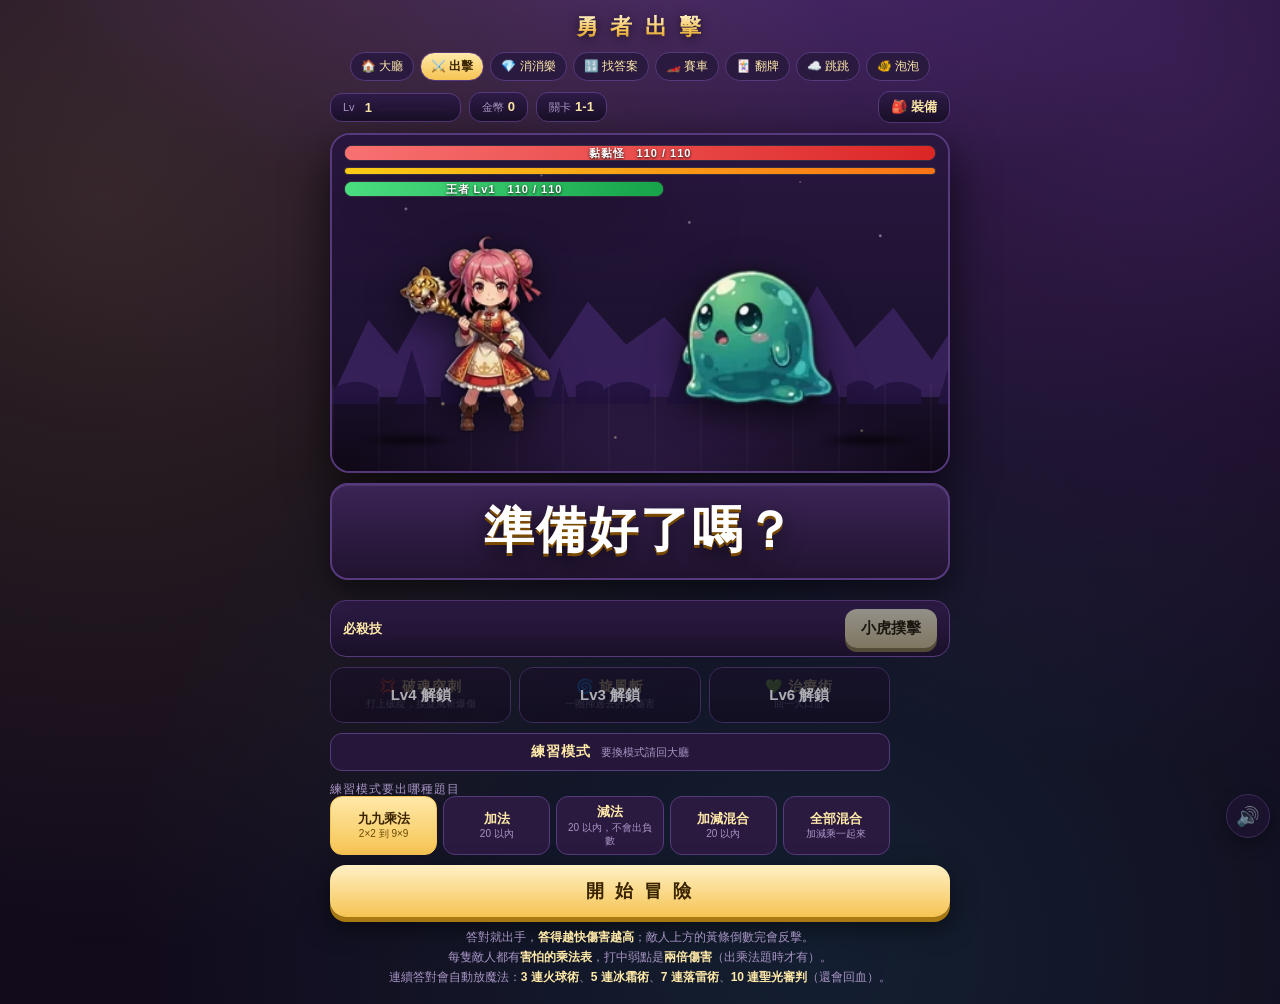
==== battle.html @ 21349418 "feat(9x9game): 跟 Gemini 討論後的可玩度改版——鞋子部位、完美閃避、印記連段 - 卷軸價格改回固定 10 萬（不隨等級漲），Steve 否決之前的漲價設計 - 裝備新增第 4 部" ====
<!doctype html>
<html lang="zh-Hant">
<head>
<meta charset="utf-8">
<meta name="viewport" content="width=device-width,initial-scale=1,viewport-fit=cover">
<title>小虎乘法大冒險・勇者出擊</title>
<meta name="theme-color" content="#120b1c">
<link rel="manifest" href="manifest.json">
<link rel="icon" href="assets/icon-192.png">
<link rel="apple-touch-icon" href="assets/icon-192.png">
<meta name="apple-mobile-web-app-capable" content="yes">
<meta name="apple-mobile-web-app-status-bar-style" content="black-translucent">
<meta name="apple-mobile-web-app-title" content="小虎乘法">
<link rel="stylesheet" href="assets/common.css">
<style>
body{padding-bottom:16px}
.wrap{width:min(96vw,620px);display:flex;flex-direction:column;gap:10px}

/* 上方關卡列 */
.topbar{display:flex;gap:8px;align-items:center}
.topbar .chip{
  background:linear-gradient(180deg,#2e1c47,#1a1029);border:1px solid var(--line);
  border-radius:12px;padding:6px 12px;font-size:13px;font-weight:800;color:var(--gold2);
}
.topbar .chip b{color:var(--dim);font-weight:500;font-size:11px;margin-right:4px}
.topbar .grow{flex:1}

/* 戰場 */
.field{
  position:relative;width:100%;height:min(46vh,340px);height:min(46dvh,340px);border-radius:20px;overflow:hidden;
  border:2px solid var(--line);box-shadow:0 16px 46px #000a,inset 0 0 60px #0008;
  background:
    radial-gradient(70% 50% at 50% 100%,#4a2a6e 0%,transparent 70%),
    linear-gradient(180deg,#2a1740 0%,#180e26 100%);
}
/* 地板暗紋改掛在場景層裡（見 .scene .ground），鏡頭推近時才會跟著推 */
/* ── 場景：天空／遠山／中景樹三層視差，每一大關換一種景 ──
   三層滾動速度不一樣（遠的慢、近的快），戰場才有深度，不再是一塊底色 */
.scene{position:absolute;inset:0;z-index:0;pointer-events:none;overflow:hidden;
  --s1:#2a1740;--s2:#1d1230;--s3:#180e26;--far:#3b2360;--mid:#241442;--sg:#6b3fa0}
.field.sc2 .scene{--s1:#3a1414;--s2:#2a0f14;--s3:#1a0a10;--far:#5a1e22;--mid:#3a1216;--sg:#c2410c}
.field.sc3 .scene{--s1:#0f2740;--s2:#0c1c30;--s3:#08131f;--far:#1b4468;--mid:#123048;--sg:#38bdf8}
.field.sc4 .scene{--s1:#3a2c12;--s2:#2a1f0d;--s3:#1a1408;--far:#5c4416;--mid:#3d2d0f;--sg:#f6c453}
.scene>*{position:absolute;inset:0}
.scene .sky{background:linear-gradient(180deg,var(--s1) 0%,var(--s2) 58%,var(--s3) 100%)}
.scene .glow{background:radial-gradient(70% 55% at 50% 104%,var(--sg) 0%,transparent 68%);opacity:.55;
  animation:sceneGlow 5.5s ease-in-out infinite alternate}
@keyframes sceneGlow{to{opacity:.85}}
.scene .stars{
  background-image:radial-gradient(2px 2px at 12% 22%,#fff9,transparent),
    radial-gradient(1.6px 1.6px at 34% 12%,#fff7,transparent),
    radial-gradient(2px 2px at 58% 26%,#fff8,transparent),
    radial-gradient(1.4px 1.4px at 76% 14%,#fff6,transparent),
    radial-gradient(2px 2px at 89% 30%,#fff9,transparent),
    radial-gradient(1.4px 1.4px at 22% 38%,#fff5,transparent);
  animation:twinkle 3.4s ease-in-out infinite alternate}
@keyframes twinkle{from{opacity:.35}to{opacity:.9}}
.scene .far,.scene .mid{
  -webkit-mask-repeat:repeat-x;mask-repeat:repeat-x;-webkit-mask-position:0 bottom;mask-position:0 bottom}
.scene .far{
  top:auto;height:46%;bottom:22%;background:var(--far);opacity:.85;
  -webkit-mask-image:url("data:image/svg+xml,%3Csvg xmlns='http://www.w3.org/2000/svg' viewBox='0 0 400 100' preserveAspectRatio='none'%3E%3Cpath d='M0,100 L38,50 L68,72 L108,28 L148,68 L188,42 L228,76 L268,38 L308,66 L348,48 L400,84 L400,100 Z' fill='%23000'/%3E%3C/svg%3E");mask-image:url("data:image/svg+xml,%3Csvg xmlns='http://www.w3.org/2000/svg' viewBox='0 0 400 100' preserveAspectRatio='none'%3E%3Cpath d='M0,100 L38,50 L68,72 L108,28 L148,68 L188,42 L228,76 L268,38 L308,66 L348,48 L400,84 L400,100 Z' fill='%23000'/%3E%3C/svg%3E");
  -webkit-mask-size:62% 100%;mask-size:62% 100%;
  animation:driftFar 68s linear infinite}
.scene .mid{
  top:auto;height:30%;bottom:20%;background:var(--mid);
  -webkit-mask-image:url("data:image/svg+xml,%3Csvg xmlns='http://www.w3.org/2000/svg' viewBox='0 0 300 100' preserveAspectRatio='none'%3E%3Cpath d='M0,100 L0,86 Q26,70 52,86 L52,100 Z M70,100 L88,46 L106,100 Z M120,100 L120,78 Q146,62 172,78 L172,100 Z M188,100 L208,40 L228,100 Z M240,100 L252,64 L264,100 Z M270,100 L270,82 Q286,72 300,82 L300,100 Z' fill='%23000'/%3E%3C/svg%3E");mask-image:url("data:image/svg+xml,%3Csvg xmlns='http://www.w3.org/2000/svg' viewBox='0 0 300 100' preserveAspectRatio='none'%3E%3Cpath d='M0,100 L0,86 Q26,70 52,86 L52,100 Z M70,100 L88,46 L106,100 Z M120,100 L120,78 Q146,62 172,78 L172,100 Z M188,100 L208,40 L228,100 Z M240,100 L252,64 L264,100 Z M270,100 L270,82 Q286,72 300,82 L300,100 Z' fill='%23000'/%3E%3C/svg%3E");
  -webkit-mask-size:44% 100%;mask-size:44% 100%;
  animation:driftMid 34s linear infinite}
@keyframes driftFar{to{-webkit-mask-position:-62% bottom;mask-position:-62% bottom}}
@keyframes driftMid{to{-webkit-mask-position:-44% bottom;mask-position:-44% bottom}}
/* 飄浮的光點：靠近地面往上飄，畫面就不會死板 */
.scene .ground{top:auto;height:26%;bottom:0;
  background:linear-gradient(180deg,#00000000,#00000066),
             repeating-linear-gradient(90deg,#ffffff08 0 2px,transparent 2px 46px)}
.scene .motes{
  background-image:radial-gradient(2.5px 2.5px at 18% 80%,#ffe9a8aa,transparent),
    radial-gradient(2px 2px at 46% 90%,#ffe9a888,transparent),
    radial-gradient(3px 3px at 68% 76%,#ffe9a899,transparent),
    radial-gradient(2px 2px at 86% 88%,#ffe9a877,transparent);
  animation:motes 9s linear infinite}
@keyframes motes{from{transform:translateY(0);opacity:.2}45%{opacity:.9}to{transform:translateY(-70px);opacity:0}}

/* ── 鏡頭層：整個戰鬥世界一起推近拉遠，血條不跟著動 ── */
#world{position:absolute;inset:0;z-index:1;transform-origin:72% 62%;
  transition:transform .55s cubic-bezier(.2,.9,.3,1)}
#world.zoom{transform:scale(1.12)}
#world.zoomBig{transform:scale(1.28)}
#world.pull{transform:scale(.96)}
/* Boss 登場：全場壓暗只留 Boss */
.curtain{position:absolute;inset:0;z-index:4;background:#05030a;opacity:0;pointer-events:none;
  transition:opacity .35s}
.curtain.on{opacity:.62}
.field.bossmode .mobwrap{z-index:6}
.field.bossmode #shMob{z-index:5}
.bossname{
  position:absolute;z-index:9;left:50%;top:44%;transform:translate(-50%,-50%);pointer-events:none;
  font-size:clamp(24px,7vw,44px);font-weight:900;letter-spacing:6px;color:#fff;opacity:0;
  text-shadow:0 4px 0 #7f1d1d,0 0 30px #ff6b6b,0 0 60px #ff2d2d}
.bossname.on{animation:bossName 2.1s cubic-bezier(.2,1.3,.4,1) forwards}
@keyframes bossName{
  0%{opacity:0;transform:translate(-50%,-50%) scale(2.4);filter:blur(10px)}
  16%{opacity:1;transform:translate(-50%,-50%) scale(1);filter:blur(0)}
  70%{opacity:1;transform:translate(-50%,-50%) scale(1.02)}
  100%{opacity:0;transform:translate(-50%,-50%) scale(1.1)}
}
.bossname small{display:block;font-size:13px;letter-spacing:3px;color:#ffd0a8;margin-top:6px;text-shadow:none}
/* 落地衝擊波 */
.wave{position:absolute;z-index:4;pointer-events:none;border-radius:50%;
  border:3px solid #fff;opacity:0;transform:translate(-50%,-50%) scale(.2)}
.wave.on{animation:waveOut .6s cubic-bezier(.1,.8,.3,1) forwards}
@keyframes waveOut{
  0%{opacity:.9;transform:translate(-50%,-50%) scale(.15)}
  100%{opacity:0;transform:translate(-50%,-50%) scale(2.6)}
}
/* 待機小動作：每隔幾秒晃一下頭或跳一下，光靠呼吸還是太安靜 */
#mob.blink{animation:mobBlink 1s cubic-bezier(.3,1.2,.4,1)}
@keyframes mobBlink{
  0%{transform:none}
  20%{transform:translateY(-12px) scale(1.04,.94)}
  42%{transform:translateY(0) scale(.96,1.06)}
  62%{transform:translateY(-4px) rotate(-3deg)}
  82%{transform:rotate(2deg)}
  100%{transform:none}
}
#hero2.blink{animation:heroBlink 1.1s ease-in-out}
@keyframes heroBlink{
  0%{transform:none}
  30%{transform:translateY(-5px) rotate(-2deg)}
  60%{transform:translateY(-2px) rotate(2deg)}
  100%{transform:none}
}
/* 起步的腳下塵土 */
.dust{
  position:absolute;z-index:2;pointer-events:none;width:26px;height:12px;border-radius:50%;
  background:radial-gradient(ellipse,#e9d9ffcc,#e9d9ff00 72%);opacity:0;
  animation:dust .5s ease-out forwards;
}
@keyframes dust{
  0%{opacity:.85;transform:translate(-50%,-50%) scale(.4)}
  100%{opacity:0;transform:translate(calc(-50% + var(--dx)),calc(-50% - 14px)) scale(1.7)}
}
/* ── 序列幀特效：AI 生的影片抽幀拼成雪碧圖，黑底用 screen 混掉，光暈才完整 ── */
.fxs{
  position:absolute;z-index:7;pointer-events:none;transform:translate(-50%,-50%);
  mix-blend-mode:screen;background-repeat:no-repeat;will-change:background-position;
}
/* 擊殺：白光溶解＋光環 */
.dring{position:absolute;z-index:6;pointer-events:none;width:120px;height:120px;border-radius:50%;
  border:6px solid #fff6c4;box-shadow:0 0 40px #ffd066,inset 0 0 30px #fff;
  opacity:0;transform:translate(-50%,-50%) scale(.2)}
.dring.on{animation:dring .7s cubic-bezier(.1,.75,.3,1) forwards}
@keyframes dring{
  0%{opacity:1;transform:translate(-50%,-50%) scale(.2)}
  60%{opacity:.7}
  100%{opacity:0;transform:translate(-50%,-50%) scale(2.2)}
}

/* 鏡頭：沿攻擊方向先被推開再回彈，同時推近一點點（zoom punch）。
   一般擊、弱點擊、爆擊三種強度，衰減都很快，畫面才不會糊掉 */
.field.cam1{animation:impactCam .3s cubic-bezier(.36,.07,.19,.97)}
.field.cam2{animation:impactCamMid .38s cubic-bezier(.36,.07,.19,.97)}
.field.cam3{animation:impactCamHeavy .46s cubic-bezier(.36,.07,.19,.97)}
@keyframes impactCam{
  0%{transform:none}
  12%{transform:scale(1.025) translateX(7px)}
  34%{transform:scale(1.012) translateX(-5px)}
  60%{transform:translateX(3px)}
  100%{transform:none}
}
@keyframes impactCamMid{
  0%{transform:none}
  10%{transform:scale(1.05) translateX(13px)}
  30%{transform:scale(1.02) translateX(-9px)}
  52%{transform:scale(1.008) translateX(6px)}
  74%{transform:translateX(-3px)}
  100%{transform:none}
}
@keyframes impactCamHeavy{
  0%{transform:none}
  8%{transform:scale(1.085) translateX(20px) rotate(.5deg)}
  26%{transform:scale(1.04) translateX(-14px) rotate(-.4deg)}
  46%{transform:scale(1.015) translateX(9px)}
  68%{transform:translateX(-5px)}
  100%{transform:none}
}
/* 擊殺：短暫慢動作＋壓暗，收尾才有份量 */
.field.slowmo .fighter{animation-duration:1.6s !important}
.field.slowmo::after{background:#00000066;transition:background .2s}
.field.hurt::before{
  content:"";position:absolute;inset:0;z-index:6;pointer-events:none;
  box-shadow:inset 0 0 90px #f8717199;animation:hurtflash .5s ease-out forwards;
}
@keyframes hurtflash{to{opacity:0}}

.fighter{position:absolute;bottom:8%;z-index:3;pointer-events:none;transition:transform .12s ease-out}
/* 衝刺殘影：留在原地淡出，看得出移動軌跡 */
/* 單張圖角色的攻擊／受傷姿勢 */
#hero2.poseSwing{filter:drop-shadow(0 10px 18px #000a) brightness(1.12) contrast(1.06)}
#hero2.poseHurt{filter:drop-shadow(0 10px 18px #000a) saturate(.6) brightness(.85)}
.afterimg{
  position:absolute;bottom:8%;z-index:2;pointer-events:none;opacity:.55;
  filter:brightness(1.6) saturate(.4) drop-shadow(0 0 10px #ffe9a8);
  animation:afterimg .34s ease-out forwards;
}
@keyframes afterimg{to{opacity:0;transform:translateX(-26px) scale(.97)}}
/* 衝刺速度線 */
.speedlines{
  position:absolute;inset:0;z-index:4;pointer-events:none;opacity:0;
  background:repeating-linear-gradient(92deg,
    transparent 0 26px,#ffffff30 26px 28px,transparent 28px 54px);
  mask-image:radial-gradient(ellipse at 70% 50%,#000 10%,transparent 72%);
  -webkit-mask-image:radial-gradient(ellipse at 70% 50%,#000 10%,transparent 72%);
}
.speedlines.on{animation:speedl .26s ease-out}
@keyframes speedl{0%{opacity:0;transform:translateX(30px)}35%{opacity:1}100%{opacity:0;transform:translateX(-40px)}}
.gshadow{
  position:absolute;bottom:7%;z-index:2;pointer-events:none;height:14px;border-radius:50%;
  background:radial-gradient(ellipse,#000000aa 0%,#00000055 45%,transparent 72%);
  filter:blur(2px);
}
#shHero{left:5%;width:15%}
#shMob{right:5%;width:16%;animation:shMob 2.2s ease-in-out infinite alternate}
@keyframes shMob{to{transform:scale(.86);opacity:.75}}
/* 影子要跟著本體：被打飛就壓扁淡掉，死掉就收乾淨，不然會留一坨黑影在地上 */
#shMob.hit{animation:shHit .46s ease-out}
@keyframes shHit{
  0%{transform:scale(1);opacity:1}
  22%{transform:scale(1.24,.7) translateX(16px);opacity:.5}
  100%{transform:scale(1);opacity:1}
}
#shMob.gone{animation:shGone .5s ease-in forwards}
@keyframes shGone{to{transform:scale(.2);opacity:0}}
#hero2{left:4%;height:62%;filter:drop-shadow(0 10px 18px #000a);
  animation:heroIdle 2.6s ease-in-out infinite alternate}
@keyframes heroIdle{from{transform:translateY(0) scale(1,1)}to{transform:translateY(-7px) scale(.99,1.02)}}
#cat2{left:22%;height:30%;opacity:0;transform:translateX(-40px);filter:drop-shadow(0 8px 14px #000a)}
/* 漂浮掛在外層 .mobwrap、受擊掛在 #mob 自己身上。
   兩個動畫如果掛同一層會互相覆蓋，命中結束的瞬間會「跳」一下回漂浮的相位 */
.mobwrap{right:4%;height:56%;animation:mobIdle 2.2s ease-in-out infinite alternate}
@keyframes mobIdle{to{transform:translateY(-10px) scale(1.02)}}
#mob{width:auto;height:100%;display:block;filter:drop-shadow(0 10px 18px #000a);
  transform-origin:50% 100%}
/* 逐幀素材自己就在呼吸，再疊 CSS 那套會變兩個節奏打架；受擊／死亡的還是要留 */
#mob:not(.sprmode){animation:mobBreath 1.9s ease-in-out infinite alternate}
/* 呼吸：腳底不動、身體上下起伏，靜止時也像活的 */
@keyframes mobBreath{from{transform:scale(1,1)}to{transform:scale(.975,1.045)}}
.fighter,.mobwrap,.afterimg{will-change:transform;backface-visibility:hidden}
/* 掉寶飛進背包 */
.loot{
  position:fixed;z-index:30;pointer-events:none;font-size:30px;
  filter:drop-shadow(0 0 12px var(--gl,#ffe9a8)) drop-shadow(0 4px 8px #000a);
}
.bagbtn.gotloot{animation:bagPop .5s cubic-bezier(.2,1.6,.4,1)}
@keyframes bagPop{40%{transform:scale(1.22);box-shadow:0 0 0 4px #f6c45355}}

/* ---------- 裝備強化 ---------- */
.scrollbar{
  display:flex;align-items:center;gap:10px;margin-top:10px;padding:8px 12px;border-radius:12px;
  background:#241638;border:1px solid var(--line);font-size:13px;
}
.scrollbar b{color:var(--gold2);font-size:15px}
.scrollbar button{
  margin-left:auto;padding:6px 12px;border-radius:99px;cursor:pointer;font-family:inherit;font-size:12px;
  background:linear-gradient(180deg,#fff0c4,var(--gold));color:#3a2400;border:none;font-weight:700;
}
.scrollbar button.no{background:#2a1a40;color:var(--dim);cursor:default}
.enhbtn.risky{background:linear-gradient(180deg,#ffb4b4,#f87171);box-shadow:0 3px 0 #7f2020;color:#2a0808}
.enhbtn.risky.no{background:#2a1a40;color:var(--dim);box-shadow:none}
.boomfx{
  position:absolute;inset:0;z-index:29;pointer-events:none;
  background:radial-gradient(circle at 50% 40%,#fff 0%,#ffb648 18%,#f8717155 38%,transparent 65%);
  animation:boomOut .7s ease-out forwards;
}
@keyframes boomOut{0%{opacity:0;transform:scale(.3)}18%{opacity:1}100%{opacity:0;transform:scale(1.5)}}


.enh{
  display:inline-block;padding:1px 7px;border-radius:99px;font-size:12px;font-weight:900;
  color:#3a2400;background:linear-gradient(180deg,#ffe9a8,#f6c453);vertical-align:middle;
}
.enhbtn{
  margin-top:8px;width:100%;padding:7px 6px;border-radius:10px;cursor:pointer;font-family:inherit;
  background:linear-gradient(180deg,#fff0c4,var(--gold));color:#3a2400;border:none;
  font-size:13px;font-weight:800;line-height:1.3;box-shadow:0 3px 0 #a97a12;
}
.enhbtn small{display:block;font-size:10px;font-weight:600;opacity:.8}
.enhbtn:active{transform:translateY(2px);box-shadow:none}
.enhbtn.no{background:#2a1a40;color:var(--dim);box-shadow:none;cursor:default}
.enhmax{margin-top:8px;font-size:11px;color:var(--gold2);text-align:center}
.enhmsg{
  position:absolute;left:50%;top:22%;transform:translateX(-50%);z-index:30;pointer-events:none;
  font-size:clamp(20px,4.6vw,30px);font-weight:900;text-shadow:0 3px 10px #000,0 0 20px currentColor;
  animation:enhPop 1.4s cubic-bezier(.2,1.5,.4,1) forwards;
}
@keyframes enhPop{
  0%{opacity:0;transform:translateX(-50%) scale(.5)}
  18%{opacity:1;transform:translateX(-50%) scale(1.12)}
  30%{transform:translateX(-50%) scale(1)}
  80%{opacity:1}
  100%{opacity:0;transform:translateX(-50%) translateY(-26px) scale(.95)}
}

/* ---------- 主動技能 ---------- */
.skills{display:flex;gap:8px;width:min(96vw,560px)}
.skill{
  flex:1;min-height:56px;border-radius:14px;cursor:pointer;position:relative;overflow:hidden;
  background:linear-gradient(180deg,#3a2456,#241638);border:1px solid var(--line);
  color:var(--text);font-family:inherit;display:flex;flex-direction:column;
  align-items:center;justify-content:center;gap:1px;padding:6px 8px;
  transition:transform .12s ease,border-color .18s;
}
.skill b{font-size:14px;font-weight:800;letter-spacing:1px;color:var(--gold2)}
.skill small{font-size:10px;color:var(--dim)}
.skill em{
  position:absolute;inset:0;display:flex;align-items:center;justify-content:center;
  font-style:normal;font-size:15px;font-weight:800;color:#fff;background:#0b0714aa;
}
.skill em:empty{display:none}
.skill:not(:disabled):hover{transform:translateY(-2px);border-color:var(--gold)}
.skill:not(:disabled):active{transform:translateY(2px)}
.skill:disabled{cursor:default}
.skill.locked{opacity:.65}

/* 精簡特效模式：把量測到會掉幀的那幾層關掉（星星、光點、影子、殘影、外框光暈） */
body.lowfx .scene .stars,
body.lowfx .scene .motes,
body.lowfx .afterimg,
body.lowfx .speedlines{display:none}
body.lowfx #hero2,body.lowfx #mob,body.lowfx #cat2{filter:none}
body.lowfx .field{box-shadow:none}
body.lowfx .shard{animation-duration:.35s}

/* 怪物打中角色的爪痕 */
.claw{
  position:absolute;z-index:9;pointer-events:none;width:130px;height:110px;
  transform:translate(-50%,-50%) rotate(-14deg);
  background:
    linear-gradient(105deg,transparent 46%,#fff 47%,#ffd9d9 50%,transparent 53%),
    linear-gradient(105deg,transparent 60%,#fff 61%,#ffd9d9 64%,transparent 67%),
    linear-gradient(105deg,transparent 32%,#fff 33%,#ffd9d9 36%,transparent 39%);
  filter:drop-shadow(0 0 10px #ff8a8a);
  animation:clawCut .4s ease-out forwards;
}
@keyframes clawCut{
  0%{opacity:0;transform:translate(-50%,-50%) rotate(-14deg) scale(.5,1.25)}
  22%{opacity:1}
  100%{opacity:0;transform:translate(-50%,-50%) rotate(-14deg) scale(1.35,.9)}
}

/* 遠程怪的投射物 */
.mobshot{
  position:absolute;z-index:7;pointer-events:none;width:26px;height:26px;border-radius:50%;
  background:radial-gradient(circle at 35% 32%,#eaffd0,#7ddc4a 46%,#2f7d1e 100%);
  box-shadow:0 0 16px #9dff6ecc;
}
/* 召喚出護盾的怪：身上罩一層光殼 */
.mobwrap.shielded::after{
  content:"";position:absolute;inset:-8% -12%;border-radius:50%;pointer-events:none;
  border:2px solid #8fd8ffcc;background:radial-gradient(circle,#8fd8ff22,transparent 68%);
  box-shadow:0 0 22px #8fd8ff66,inset 0 0 18px #8fd8ff44;
  animation:shieldPulse 1.6s ease-in-out infinite alternate;
}
@keyframes shieldPulse{to{transform:scale(1.05);opacity:.72}}

/* 破綻印記：紅色描邊提醒「這隻現在用旋風斬會爆傷」 */
.mobwrap.marked::before{
  content:"";position:absolute;inset:-4% -6%;border-radius:40%;pointer-events:none;z-index:5;
  border:2px dashed #ff5c5ccc;box-shadow:0 0 16px #ff5c5c88;
  animation:markSpin 2.4s linear infinite;
}
@keyframes markSpin{to{transform:rotate(360deg)}}

/* 出手預告：怪物繃緊＋頭上跳一顆驚嘆號 */
.mobwrap.warn{animation:mobWarn .42s ease-in-out 3}
@keyframes mobWarn{50%{transform:translateY(-6px) scale(1.05,.96)}}
.warnMark{
  position:absolute;left:50%;top:-14%;transform:translateX(-50%);z-index:9;pointer-events:none;
  font-size:clamp(26px,5vw,40px);font-weight:900;color:#ffe066;
  text-shadow:0 0 14px #ff9d00,0 3px 0 #a35a00;
  animation:warnPop .5s cubic-bezier(.2,1.6,.4,1) infinite alternate;
}
@keyframes warnPop{from{transform:translateX(-50%) scale(.8)}to{transform:translateX(-50%) scale(1.15)}}

/* 逐幀模式：img 本身變成雪碧圖的視窗，寬度由 aspect-ratio 算，其餘定位照舊 */
.sprmode{width:auto;background-repeat:no-repeat}
/* 受擊：擠壓 → 被打飛 → 晃回來，中間夾白閃再轉紅 */
#mob.hit{animation:mobHit .46s cubic-bezier(.2,1.2,.4,1), mobFlash .42s linear}
@keyframes mobHit{
  0%{transform:none}
  7%{transform:translateX(-6px) scale(1.14,.86)}      /* 先被壓扁 */
  22%{transform:translateX(38px) rotate(9deg) scale(.9,1.12)}
  45%{transform:translateX(14px) rotate(-5deg) scale(1.04,.96)}
  68%{transform:translateX(22px) rotate(3deg)}
  100%{transform:none}
}
@keyframes mobFlash{
  0%,14%{filter:brightness(7) saturate(0) drop-shadow(0 0 26px #fff)}
  34%{filter:brightness(1.7) saturate(4) sepia(.7) hue-rotate(-35deg) drop-shadow(0 0 22px #ff4d4d)}
  70%{filter:brightness(1.15) saturate(1.6) drop-shadow(0 0 12px #ff6b6b)}
  100%{filter:none}
}
/* 命中停頓：整個戰場的動畫定格幾十毫秒，重量感就是從這裡來的 */
.field.freeze .fighter,
.field.freeze .shard,
.field.freeze .impact,
.field.freeze .dmg{animation-play-state:paused !important}
.field.punch{animation:punch .16s ease-out}
@keyframes punch{40%{transform:scale(1.035)}100%{transform:none}}

/* 命中爆閃 */
.impact{
  position:absolute;z-index:6;pointer-events:none;width:130px;height:130px;
  transform:translate(-50%,-50%) scale(.2);opacity:0;
  background:
    radial-gradient(circle,#ffffffee 0%,#fff6c4aa 22%,transparent 62%),
    conic-gradient(from 0deg,transparent 0deg,#fff 6deg,transparent 12deg,transparent 84deg,
      #fff 90deg,transparent 96deg,transparent 174deg,#fff 180deg,transparent 186deg,
      transparent 264deg,#fff 270deg,transparent 276deg);
  filter:blur(.4px);
}
.impact.on{animation:impact .3s ease-out forwards}
@keyframes impact{
  0%{opacity:0;transform:translate(-50%,-50%) scale(.2) rotate(0)}
  25%{opacity:1;transform:translate(-50%,-50%) scale(1.1) rotate(18deg)}
  100%{opacity:0;transform:translate(-50%,-50%) scale(1.7) rotate(34deg)}
}
/* 碎片 */
.shard{
  position:absolute;z-index:6;pointer-events:none;width:9px;height:9px;border-radius:2px;
  background:#ffe9a8;box-shadow:0 0 8px #ffd06688;
  animation:shard .58s cubic-bezier(.15,.7,.4,1) forwards;
}
@keyframes shard{
  0%{transform:translate(0,0) rotate(0) scale(1);opacity:1}
  100%{transform:translate(var(--sx),var(--sy)) rotate(var(--sr)) scale(.3);opacity:0}
}
#mob.die{animation:mobDie .9s cubic-bezier(.3,.6,.4,1) forwards}
@keyframes mobDie{
  0%{transform:none;filter:brightness(1)}
  18%{transform:translateY(-18px) scale(1.1,.9);filter:brightness(6) saturate(0) drop-shadow(0 0 30px #fff)}
  38%{transform:translateY(-26px) rotate(-12deg) scale(1.02);filter:brightness(3) drop-shadow(0 0 22px #ffd066)}
  100%{transform:translateY(30px) rotate(60deg) scale(.15);opacity:0;filter:brightness(2) blur(6px)}
}
#mob.attack{animation:mobAtk .62s cubic-bezier(.3,.9,.4,1)}
/* 幅度要夠大才看得出「牠在攻擊」：原本只有 -96px 又沒變形，玩起來像滑過來。
   蓄力壓扁往後 → 拉長撲過來 → 過頭回彈 → 晃回原位 */
@keyframes mobAtk{
  0%{transform:none}
  22%{transform:translateX(64px) scale(.86,1.16) rotate(7deg)}      /* 蓄力：縮起來往後 */
  30%{transform:translateX(76px) scale(.84,1.18) rotate(9deg)}
  48%{transform:translateX(-140px) scale(1.22,.84) rotate(-13deg)}  /* 撲：拉長衝過來 */
  60%{transform:translateX(-104px) scale(1.06,.96) rotate(-7deg)}
  78%{transform:translateX(-34px) scale(.98,1.02) rotate(4deg)}
  100%{transform:none}
}

/* 斬擊特效 */
.slash{
  position:absolute;z-index:5;pointer-events:none;width:52%;height:78%;right:2%;bottom:6%;
  background:
    conic-gradient(from 196deg at 26% 34%,#ffffff00 0deg,#ffffffee 10deg,#fff3c8cc 20deg,#ffffff00 46deg),
    conic-gradient(from 206deg at 26% 34%,#ffffff00 0deg,#ffd98a88 26deg,#ffffff00 52deg);
  filter:blur(.6px) drop-shadow(0 0 18px #ffe9a8) drop-shadow(0 0 40px #ffb84d66);
  opacity:0;transform:scale(.55) rotate(-38deg);
}
.slash.on{animation:slash .35s ease-out}
@keyframes slash{
  0%{opacity:0;transform:scale(.5) rotate(-46deg)}
  18%{opacity:1;transform:scale(1.05) rotate(-18deg)}
  55%{opacity:.85;transform:scale(1.22) rotate(6deg)}
  100%{opacity:0;transform:scale(1.45) rotate(22deg)}
}
.dmg{
  position:absolute;z-index:7;font-size:clamp(22px,5.4vw,38px);font-weight:900;color:#fff;
  text-shadow:0 3px 0 #b8320f,0 0 18px #ff8a3d;pointer-events:none;
  animation:dmgUp .85s cubic-bezier(.2,1.4,.4,1) forwards;
}
@keyframes dmgUp{
  0%{transform:scale(.4);opacity:0}
  25%{transform:scale(1.25);opacity:1}
  100%{transform:translateY(-70px) scale(1);opacity:0}
}
.dmg.crit{color:#fff3c4;text-shadow:0 3px 0 #a86200,0 0 26px #ffcf5c;font-size:clamp(30px,7vw,52px)}

/* 血條 */
.bars{position:absolute;left:0;right:0;top:0;z-index:4;padding:10px 12px;display:flex;
  flex-direction:column;gap:6px}
.bar{background:#00000066;border:1px solid #ffffff22;border-radius:99px;height:16px;
  position:relative;overflow:hidden}
.bar i{position:absolute;inset:0;transform-origin:left;transition:transform .35s cubic-bezier(.2,1,.3,1)}
.bar span{position:absolute;inset:0;display:flex;align-items:center;justify-content:center;
  font-size:11px;font-weight:800;color:#fff;text-shadow:0 1px 3px #000;letter-spacing:1px}
.bar.mob i{background:linear-gradient(90deg,#f87171,#dc2626)}
/* 掉血殘影：白條慢半拍才追上，看得出「這一下扣了多少」 */
.bar .ghost{background:#ffffffcc;transition:transform .55s cubic-bezier(.4,0,.2,1) .22s}
.bar.hero i{background:linear-gradient(90deg,#4ade80,#16a34a)}
.bar.timerbar{height:8px}
.bar.timerbar i{background:linear-gradient(90deg,#facc15,#f97316)}

/* 題目與答案 */
.qbox{
  border-radius:18px;padding:12px;text-align:center;
  background:linear-gradient(180deg,#3b2456,#20132f);border:2px solid var(--line);
  box-shadow:0 10px 30px #0008,inset 0 1px 0 #ffffff18;position:relative;overflow:hidden;
}
.qbox .q{font-size:clamp(30px,7.4vw,50px);font-weight:900;color:#fff;
  text-shadow:0 3px 0 #7a4a00,0 8px 22px #000a;letter-spacing:2px}
.qbox .q em{font-style:normal;color:var(--gold)}
.qbox .weak{font-size:12px;color:#ffd0a8;margin-top:2px}
.qbox.in{animation:qin .3s cubic-bezier(.2,1.5,.4,1)}
@keyframes qin{from{transform:translateY(-14px) scale(.94);opacity:0}}

.ans{display:grid;grid-template-columns:repeat(2,1fr);gap:10px}
.ans button{
  height:clamp(56px,13vw,74px);border-radius:16px;cursor:pointer;border:1px solid var(--line);
  background:linear-gradient(180deg,#3a2557,#251739);color:#fff;
  font-size:clamp(22px,5.4vw,32px);font-weight:900;box-shadow:0 5px 0 #17102a;
  transition:transform .1s,background .2s;
}
.ans button:active{transform:translateY(4px);box-shadow:0 1px 0 #17102a}
.ans button.right{background:linear-gradient(180deg,#86efac,#16a34a);color:#04240f;box-shadow:0 5px 0 #0d5c26}
.ans button.wrong{background:linear-gradient(180deg,#fca5a5,#dc2626);color:#3a0505;box-shadow:0 5px 0 #7f1d1d}
.ans button:disabled{cursor:default}

/* 必殺技 */
.ult{
  display:flex;align-items:center;gap:10px;border-radius:16px;padding:8px 12px;
  background:linear-gradient(180deg,#2e1c47,#1a1029);border:1px solid var(--line);
}
.ult .bar2{flex:1;height:12px;border-radius:99px;background:#241638;overflow:hidden}
.ult .bar2 i{display:block;height:100%;width:0;border-radius:99px;
  background:linear-gradient(90deg,#6ea8ff,#f6c453);transition:width .3s ease}
.ult button{
  padding:10px 16px;border-radius:12px;border:none;cursor:pointer;font-weight:900;font-size:15px;
  color:#3a2400;background:linear-gradient(180deg,#fff0c4,var(--gold));box-shadow:0 4px 0 #a97a12;
}
.ult button:disabled{filter:grayscale(.7) brightness(.6);cursor:default}
.ult button.ready{animation:ultReady .7s ease-in-out infinite alternate}
@keyframes ultReady{to{box-shadow:0 4px 0 #a97a12,0 0 26px #f6c453}}

/* 必殺技全螢幕演出 */
.ultfx{
  position:fixed;inset:0;z-index:19;display:none;align-items:center;justify-content:center;
  background:#000000cc;pointer-events:none;
}
.ultfx.on{display:flex;animation:fade .2s}
.ultfx .line{position:absolute;inset:0;
  background:repeating-linear-gradient(100deg,#ffffff22 0 6px,transparent 6px 22px);
  animation:speed .5s linear infinite}
@keyframes speed{to{transform:translateX(-28px)}}
.ultfx img{height:min(46vh,360px);animation:ultCat .9s cubic-bezier(.2,1.4,.4,1)}
@keyframes ultCat{
  0%{transform:translateX(-60vw) scale(.6) rotate(-20deg);opacity:0}
  40%{transform:none;opacity:1}
  100%{transform:translateX(50vw) scale(1.1);opacity:0}
}
.ultfx b{position:absolute;font-size:clamp(30px,9vw,68px);color:#fff;letter-spacing:6px;
  text-shadow:0 4px 0 #a83a00,0 0 40px #ffb547;animation:ultText .9s ease-out}
@keyframes ultText{from{transform:scale(.4);opacity:0}60%{transform:scale(1.1)}}

/* 等級與經驗 */
.lvchip{display:flex;align-items:center;gap:6px}
.expbar{width:70px;height:7px;border-radius:99px;background:#241638;overflow:hidden}
.expbar i{display:block;height:100%;width:0;border-radius:99px;
  background:linear-gradient(90deg,#6ea8ff,#f6c453);transition:width .4s ease}
.bagbtn{cursor:pointer;position:relative;font-family:inherit}
.dot2{display:none;position:absolute;top:-4px;right:-4px;width:10px;height:10px;border-radius:50%;
  background:#f87171;box-shadow:0 0 8px #f87171}
.dot2.on{display:block;animation:pulse .7s infinite alternate}

/* 掉落提示 */
.drop{
  position:absolute;left:50%;top:38%;transform:translate(-50%,-50%);z-index:9;pointer-events:none;
  background:linear-gradient(180deg,#2f1d48ee,#1a1028ee);border:2px solid var(--gold);
  border-radius:14px;padding:10px 18px;text-align:center;display:none;box-shadow:0 10px 30px #000b;
}
.drop.on{display:block;animation:dropIn .5s cubic-bezier(.2,1.6,.4,1)}
@keyframes dropIn{from{transform:translate(-50%,-20%) scale(.6);opacity:0}}
.drop b{display:block;font-size:16px;font-weight:900}
.drop small{font-size:12px;color:var(--dim)}
.drop .rar{font-size:11px;font-weight:800}

/* 裝備視窗 */
.gearwin{position:fixed;inset:0;z-index:22;display:none;align-items:center;justify-content:center;
  background:#0b0714e8;backdrop-filter:blur(6px);padding:14px}
.gearwin.on{display:flex;animation:fade .25s}
.gearbox{
  width:min(94vw,520px);max-height:92vh;overflow:auto;border-radius:20px;padding:18px;
  background:linear-gradient(180deg,#2f1d48,#1a1028);border:1px solid var(--line);
  box-shadow:0 20px 60px #000b;animation:cardin .35s cubic-bezier(.2,1.5,.4,1);
}
.gearbox h2{font-size:20px;color:var(--gold);letter-spacing:2px;text-align:center;margin-bottom:4px}
.power{display:flex;gap:6px;margin:10px 0;flex-wrap:wrap}
.power div{flex:1;min-width:70px;background:#241638;border:1px solid var(--line);border-radius:10px;
  padding:6px 2px;text-align:center;font-size:13px;font-weight:800;color:var(--gold2)}
.power div b{display:block;font-size:10px;color:var(--dim);font-weight:500}
.slots{display:grid;grid-template-columns:repeat(2,1fr);gap:8px}
@media (min-width:420px){ .slots{grid-template-columns:repeat(4,1fr)} }
.slot{
  background:#241638;border:1px dashed var(--line);border-radius:12px;padding:8px;text-align:center;
  min-height:86px;display:flex;flex-direction:column;justify-content:center;gap:2px;cursor:pointer;
}
.slot .ic{font-size:22px}
.slot .nm{font-size:12px;font-weight:800}
.slot .st2{font-size:10px;color:var(--dim);line-height:1.4}
.slot.empty .nm{color:#6b578a}
.baglist{margin-top:12px;display:flex;flex-direction:column;gap:6px}
.bagitem{
  display:flex;align-items:center;gap:8px;background:#241638;border:1px solid var(--line);
  border-radius:10px;padding:8px 10px;
}
.bagitem .ic{font-size:20px}
.bagitem .info{flex:1;text-align:left}
.bagitem .info b{display:block;font-size:13px}
.bagitem .info small{font-size:11px;color:var(--dim)}
.bagitem button{
  padding:6px 10px;border-radius:8px;border:1px solid var(--line);cursor:pointer;
  background:#3a2456;color:var(--gold2);font-size:12px;font-weight:800;
}
.bagitem button.eq{background:linear-gradient(180deg,#fff0c4,var(--gold));color:#3a2400;border:none}
.bagitem.better{box-shadow:0 0 0 2px #4ade8066 inset}
.empty-tip{text-align:center;color:var(--dim);font-size:12px;padding:14px}

/* ===== 魔法 ===== */
.spell{
  position:absolute;z-index:7;pointer-events:none;height:38%;left:16%;bottom:22%;
  mix-blend-mode:screen;
  /* ⚠ 不要在這裡加 drop-shadow：這張圖是**不透明的黑底**素材，
     drop-shadow 是照 alpha 描邊的，整張圖不透明 → 描出來就是一個矩形光暈，
     疊上 screen 後看起來就是「火球變成方形」（Steve 2026-08-23 回報）。
     光暈本來素材裡就有，不需要再補。 */
  opacity:0;
}
.spell.fly{animation:spellFly .5s cubic-bezier(.35,0,.7,.6) forwards}
@keyframes spellFly{
  0%{opacity:0;transform:translateX(-40px) scale(.4) rotate(-12deg)}
  18%{opacity:1;transform:translateX(0) scale(.95)}
  85%{opacity:1;transform:translateX(330px) scale(1.15) rotate(8deg)}
  100%{opacity:0;transform:translateX(360px) scale(1.3)}
}
.spell.drop{animation:spellDrop .5s cubic-bezier(.4,0,.6,1) forwards}
@keyframes spellDrop{
  0%{opacity:0;transform:translate(300px,-160px) scale(.6)}
  25%{opacity:1}
  70%{opacity:1;transform:translate(310px,20px) scale(1.2)}
  100%{opacity:0;transform:translate(310px,30px) scale(1.35)}
}
/* 腳下魔法陣 */
.circle{
  position:absolute;z-index:2;pointer-events:none;left:2%;bottom:2%;width:26%;
  mix-blend-mode:screen;
  opacity:0;transform:scaleY(.35);
  /* 同上：黑底不透明素材不能用 drop-shadow，會描出方框 */
}
.circle.on{animation:circleUp .8s ease-out forwards}
@keyframes circleUp{
  0%{opacity:0;transform:scaleY(.35) scale(.5) rotate(0)}
  30%{opacity:1;transform:scaleY(.35) scale(1.05) rotate(60deg)}
  100%{opacity:0;transform:scaleY(.35) scale(1.25) rotate(200deg)}
}
/* 施法時角色被光包住 */
.field.casting .fighter#hero2{filter:drop-shadow(0 0 26px var(--sc,#ffd066)) brightness(1.25)}

/* ===== 連擊特效：邊框發光＋大字 ===== */
.comboFrame{
  position:absolute;inset:0;z-index:5;pointer-events:none;border-radius:20px;opacity:0;
  box-shadow:inset 0 0 0 3px var(--cc,#f6c453),inset 0 0 44px var(--cc,#f6c45366);
}
.comboFrame.on{animation:cframe .9s ease-out}
@keyframes cframe{0%{opacity:0}22%{opacity:1}100%{opacity:0}}
.comboBig{
  position:absolute;left:50%;top:26%;transform:translate(-50%,-50%);z-index:8;pointer-events:none;
  font-size:clamp(26px,7vw,52px);font-weight:900;letter-spacing:2px;opacity:0;white-space:nowrap;
  color:#fff;text-shadow:0 3px 0 #a83a00,0 0 30px var(--cc,#f6c453);
}
.comboBig.on{animation:cbig .95s cubic-bezier(.2,1.6,.4,1)}
@keyframes cbig{
  0%{opacity:0;transform:translate(-50%,-50%) scale(.4) rotate(-8deg)}
  22%{opacity:1;transform:translate(-50%,-50%) scale(1.15) rotate(2deg)}
  70%{opacity:1;transform:translate(-50%,-58%) scale(1)}
  100%{opacity:0;transform:translate(-50%,-72%) scale(.95)}
}
/* 連擊到一定次數，整個戰場邊緣冒火／結霜／帶電 */
.field.aura1{box-shadow:0 16px 46px #000a,inset 0 0 60px #0008,inset 0 0 40px #f6c45355}
.field.aura2{box-shadow:0 16px 46px #000a,inset 0 0 60px #0008,inset 0 0 60px #6ea8ff66}
.field.aura3{box-shadow:0 16px 46px #000a,inset 0 0 60px #0008,inset 0 0 80px #f87171aa}

.tip{font-size:12px;color:var(--dim);text-align:center;line-height:1.7}
.tip b{color:var(--gold2)}

/* ---------- 手機：小螢幕上角色跟怪物會疊在一起，戰場拉高、兩邊各自縮一點 ---------- */
/* ---------- 娛樂模式的操作面板 ---------- */
.acts{display:none;gap:10px;width:min(96vw,560px)}
body.arcade .acts{display:flex}
body.arcade .qbox,body.arcade #ans{display:none}
.act{
  flex:1;min-height:76px;border-radius:18px;cursor:pointer;border:1px solid var(--line);
  display:flex;flex-direction:column;align-items:center;justify-content:center;gap:3px;
  color:#3a2400;font-family:inherit;position:relative;overflow:hidden;
  transition:transform .1s ease,filter .15s;
}
.act b{font-size:20px;font-weight:900;letter-spacing:3px}
.act small{font-size:11px;font-weight:700;opacity:.8}
.act.atk{background:linear-gradient(180deg,#ffd08a,#f6905c);box-shadow:0 5px 0 #a9521b,0 10px 24px #0008}
.act.dodge{background:linear-gradient(180deg,#bfe4ff,#6ea8ff);box-shadow:0 5px 0 #2b5c9e,0 10px 24px #0008}
.act:active{transform:translateY(4px)}
.act:disabled{filter:grayscale(.7) brightness(.7);cursor:default}
/* 冷卻：底下那條由左往右補回來 */
.act i{position:absolute;left:0;bottom:0;height:5px;width:0;background:#ffffffcc}
.act.cool i{transition:width linear}
/* 閃避成功的瞬間，角色會有一圈藍光 */
#hero2.evade{filter:drop-shadow(0 0 22px #6ea8ff) brightness(1.3)}

/* ---------- 開始前的設定區 ---------- */
.setup{display:flex;flex-direction:column;gap:10px;width:min(96vw,560px)}
.setlab{font-size:12px;color:var(--dim);letter-spacing:1px;margin-bottom:-2px}
body.arcade #topicwrap{display:none}
body:not(.arcade) #diffwrap{display:none}
body.playing .setup{display:none}

@media (max-width:520px){
  body{padding-bottom:96px}
  .topbar{gap:6px;flex-wrap:nowrap}
  .topbar .chip{padding:6px 9px;font-size:13px;white-space:nowrap}
  .topbar .bagbtn{padding:11px 12px;font-size:13px}
  .topbar .chip b{font-size:10px;margin-right:3px}
  .field{height:min(42vh,330px);height:min(42dvh,330px)}
  #hero2{left:1%;height:52%}
  .mobwrap{right:1%;height:46%}
  #shHero{left:2%;width:17%}
  #shMob{right:2%;width:17%}
  /* 手機省效能（實測 CPU 放慢四倍：這兩項讓打怪頁從 30fps 回到 60fps）
     1. drop-shadow 每換一格逐幀都要重算一次整張圖的陰影，最貴；地上本來就有 .gshadow 影子
     2. 星星與飄浮光點是整片覆蓋的動畫層，畫面小根本看不出來 */
  #hero2,#mob,#cat2,.afterimg{filter:none}
  .scene .stars,.scene .motes{display:none}
  .qbox{padding:10px 12px}
  .qbox .q{font-size:clamp(26px,8vw,38px)}
  .ans button{height:56px;font-size:22px}
  .tip{font-size:11px;line-height:1.7}
}
</style>
</head>
<body>
<h1>勇 者 出 擊</h1>
<div class="vers"></div>

<div class="wrap">
  <div class="topbar">
    <div class="chip lvchip"><b>Lv</b><span id="lv">1</span>
      <div class="expbar"><i id="expBar"></i></div>
    </div>
    <div class="chip"><b>金幣</b><span id="gold">0</span></div>
    <div class="chip"><b>關卡</b><span id="stage">1-1</span></div>
    <div class="grow"></div>
    <button class="chip bagbtn" id="bagBtn">🎒 裝備 <i class="dot2" id="bagDot"></i></button>
  </div>

  <div class="field" id="field">
    <div class="bars">
      <div class="bar mob"><i class="ghost" id="mobHpGhost"></i><i id="mobHp"></i><span id="mobHpText">敵人</span></div>
      <div class="bar timerbar"><i id="mobTimer"></i></div>
      <div class="bar hero"><i class="ghost" id="heroHpGhost"></i><i id="heroHp"></i><span id="heroHpText">小勇者</span></div>
    </div>
    <div id="world">
    <div class="scene">
      <div class="sky"></div><div class="glow"></div><div class="stars"></div>
      <div class="far"></div><div class="mid"></div><div class="ground"></div><div class="motes"></div>
    </div>
    <div class="gshadow" id="shHero"></div>
    <div class="gshadow" id="shMob"></div>
    <img class="fighter" id="hero2" src="assets/fx_hero_ready.webp" alt="">
    <img class="fighter" id="cat2" src="assets/fx_cat_attack.webp" alt="">
    <div class="fighter mobwrap" id="mobWrap"><img id="mob" src="assets/mob_slime.webp" alt=""></div>
    <div class="slash" id="slash"></div>
    <div class="speedlines" id="speedlines"></div>
    <img class="circle" id="circle" src="assets/fx_holy.webp" alt="">
    <img class="spell" id="spell" src="assets/fx_fire.webp" alt="">
    <div class="comboFrame" id="comboFrame"></div>
    <div class="comboBig" id="comboBig"></div>
    <div class="impact" id="impact"></div>
    <div class="curtain" id="curtain"></div>
    </div><!-- /#world -->
    <div class="bossname" id="bossName"></div>
    <div class="drop" id="drop"></div>
  </div>

  <div class="qbox" id="qbox">
    <div class="q" id="q">準備好了嗎？</div>
    <div class="weak" id="weakTip"></div>
  </div>

  <div class="ans" id="ans"></div>

  <!-- 娛樂模式的操作區（不出題時才顯示） -->
  <div class="acts" id="acts">
    <button class="act atk" id="actAtk"><b>攻　擊</b><small id="atkCd">點一下打一次</small></button>
    <button class="act dodge" id="actDodge"><b>閃　避</b><small id="dodgeCd">敵人出手前按</small></button>
  </div>

  <div class="ult">
    <span style="font-size:13px;font-weight:800;color:var(--gold2)">必殺技</span>
    <div class="bar2"><i id="ultBar"></i></div>
    <button id="ultBtn" disabled>小虎撲擊</button>
  </div>

  <!-- 主動技能：兩顆就好，多了手機按不完（冷卻時底下那條會補回來） -->
  <div class="skills" id="skills"></div>

  <div class="setup" id="setup">
    <div id="modebar"></div>
    <div id="topicwrap">
      <div class="setlab">練習模式要出哪種題目</div>
      <div id="topicbar"></div>
    </div>
    <div id="diffwrap">
      <div class="setlab">娛樂模式的難度</div>
      <div class="levels" id="difbar">
        <div class="lv" data-d="easy">悠閒<b>敵人慢、傷害低</b></div>
        <div class="lv on" data-d="normal">普通<b>標準速度</b></div>
        <div class="lv" data-d="hard">狠角色<b>又快又痛</b></div>
      </div>
    </div>
  </div>

  <button class="btn" id="start">開 始 冒 險</button>

  <p class="tip" id="tipPractice">
    答對就出手，<b>答得越快傷害越高</b>；敵人上方的黃條倒數完會反擊。<br>
    每隻敵人都有<b>害怕的乘法表</b>，打中弱點是<b>兩倍傷害</b>（出乘法題時才有）。<br>
    連續答對會自動放魔法：<b>3 連火球術</b>、<b>5 連冰霜術</b>、<b>7 連落雷術</b>、<b>10 連聖光審判</b>（還會回血）。
  </p>
  <p class="tip" id="tipArcade" style="display:none">
    不出題。按<b>攻擊</b>打人，敵人上方的黃條倒數完牠就撲上來，這時按<b>閃避</b>可以完全躲掉。<br>
    <b>倒數剩最後半秒才按閃避是「完美閃避」</b>：多回必殺、下一擊變成加成反擊。<br>
    技能有連段：先放<b>破魂突刺</b>打上破綻，再放<b>旋風斬</b>會引爆額外傷害。<br>
    連續打中不被打到會累積連擊，一樣會自動放魔法；被打到連擊歸零。<br>
    鍵盤：<b>A</b> 攻擊、<b>S</b> 閃避、<b>空白鍵</b>必殺。
  </p>
</div>

<div class="ultfx" id="ultfx">
  <div class="line"></div>
  <img id="ultCat" src="assets/fx_cat_attack.webp" alt="">
  <b>小虎撲擊！</b>
</div>

<div class="gearwin" id="gearwin">
  <div class="gearbox">
    <h2>裝 備</h2>
    <div class="power" id="power"></div>
    <div class="scrollbar" id="scrollBar"></div>
    <div class="slots" id="slots"></div>
    <div class="baglist" id="baglist"></div>
    <button class="btn" id="closeGear" style="width:100%;margin-top:14px">關 閉</button>
    <button class="btn ghost" id="resetSave" style="width:100%;margin-top:8px;height:40px">清除存檔重新開始</button>
  </div>
</div>

<div class="over" id="over">
  <div class="card">
    <h2 id="ovTitle">這次沒過關</h2>
    <div class="big" id="ovBig">1-1</div>
    <div class="line">打倒的敵人 <span id="ovKill">0</span></div>
    <div class="line">造成的總傷害 <span id="ovDmg">0</span></div>
    <div class="line" id="ovQAline">答對／答錯 <span id="ovQA">0 / 0</span></div>
    <div class="line">最快作答 <span id="ovFast">—</span></div>
    <div class="line">獲得金幣 <span id="ovGold">0</span></div>
    <div class="weak"><h3>最該再練的乘法</h3><ul id="ovWeak"></ul></div>
    <button class="btn" id="again">再 挑 戰 一 次</button>
  </div>
</div>

<script src="assets/common.js"></script>
<script>
/* ---------- 敵人：每隻怕不同的乘法表，打弱點兩倍傷害 ---------- */
const MOBS = [
  {img:'assets/mob_slime.webp',  name:'黏黏怪',   hp:110, atk:10, weak:[2,3],   exp:24, drop:0.40, spr:'slime'},
  {img:'assets/mob_bat.webp',    name:'小蝙蝠',   hp:135, atk:12, weak:[4,5],   exp:30, drop:0.45},
  {img:'assets/mob_mush.webp',   name:'香菇怪',   hp:165, atk:13, weak:[6],     exp:36, drop:0.50},
  {img:'assets/mob_rock.webp',   name:'石頭怪',   hp:195, atk:15, weak:[7],     exp:42, drop:0.55},
  {img:'assets/mob_ghost.webp',  name:'幽靈球',   hp:225, atk:16, weak:[8],     exp:48, drop:0.55},
  {img:'assets/mob_cactus.webp', name:'仙人掌',   hp:255, atk:17, weak:[9],     exp:54, drop:0.60, ranged:true},
  {img:'assets/mob_ice.webp',    name:'冰晶怪',   hp:290, atk:18, weak:[6,7],   exp:62, drop:0.62},
  {img:'assets/mob_flame.webp',  name:'火焰怪',   hp:320, atk:19, weak:[8,9],   exp:70, drop:0.65},
  {img:'assets/mob_robot.webp',  name:'鐵皮機器', hp:355, atk:20, weak:[7,8],   exp:80, drop:0.70},
  /* 2026-08-22 新增：出手快的衝鋒型、會擋傷害的精英、閃來閃去的刺客 */
  {img:'assets/mob_boar.webp',     name:'暴走野豬', hp:300, atk:21, weak:[3,4],   exp:76, drop:0.62, fast:0.75},
  {img:'assets/mob_bee.webp',      name:'蜂后',     hp:330, atk:18, weak:[5,6],   exp:84, drop:0.66, summon:true},
  {img:'assets/mob_ninja.webp',    name:'影武者貓', hp:340, atk:23, weak:[8,9],   exp:92, drop:0.70, fast:0.8},
  {img:'assets/mob_gargoyle.webp', name:'石像守衛', hp:480, atk:24, weak:[6,7,9], exp:120, drop:0.9, armor:0.72},
  {img:'assets/mob_boss.webp',   name:'虎王石像', hp:430, atk:22, weak:[7,8,9], exp:110, drop:1, boss:true},
  {img:'assets/mob_dragon.webp', name:'紫金巨龍', hp:560, atk:26, weak:[6,7,8,9], exp:150, drop:1, boss:true, spr:'dragon'}
];
const ANSWER_TIME = 9;

let P = Save.power();                 // 目前能力（基礎＋裝備）
let maxHp = P.hp, heroHp = P.hp;
let wave = Save.d.wave, round = Save.d.round;
let mob = null, mobHp = 0;
let qa = 1, qb = 1, ans = 0, qStart = 0, locked = true, running = false;
let ult = 0, combo = 0, kills = 0, totalDmg = 0, right = 0, wrong = 0, fastest = null;
let earnGold = 0, earnExp = 0, drops = [];
let mobTimer = ANSWER_TIME, loop = null;
/* ── 兩種模式（Steve 2026-08-22）──
   練習模式：出題，答對出手（原本的玩法）
   娛樂模式：不出題，自己按攻擊與閃避，敵人倒數完就撲上來 */
let arcade = false, QQ = null;
const DIFF_KEY = 'mul99_diff';
const DIFFS = {
  easy:   {time:6.6, dmg:0.70, cd:520, name:'悠閒'},
  normal: {time:4.6, dmg:1.00, cd:460, name:'普通'},
  hard:   {time:3.4, dmg:1.35, cd:420, name:'狠角色'}
};
function difKey(){ try{ const d = localStorage.getItem(DIFF_KEY); return DIFFS[d] ? d : 'normal'; }catch(e){ return 'normal'; } }
const D = () => DIFFS[difKey()];
let turnTime = ANSWER_TIME;        // 這一回合的倒數總長（兩種模式不一樣）
let atkReady = true, dodgeReady = true, invuln = 0, hits = 0, taken = 0;
let telegraphed = false;        // 這一回合的攻擊預告放過了沒

const F = () => $('field');
const setBar = (el, r) => el.style.transform = 'scaleX(' + Math.max(0, Math.min(1, r)) + ')';
/* 血條連殘影一起更新：紅條立刻掉，白條慢半拍追上 */
function setHp(who, r){
  setBar($(who), r);
  setBar($(who + 'Ghost'), r);
}

/* ---------- 角色逐格動畫 ---------- */
const HERO_FRAMES = {
  ready:'assets/fx_hero_ready.webp', swing:'assets/fx_hero_swing.webp',
  after:'assets/fx_hero_after.webp', hurt:'assets/fx_hero_hurt.webp'
};
const ready = {};
const SPELL_IMG = {
  fire:'assets/fx_fire.webp', ice:'assets/fx_ice.webp',
  thunder:'assets/fx_thunder.webp', holy:'assets/fx_holy.webp', slash:'assets/fx_slash_big.webp'
};
/* 一開始只載「馬上要用到的」：角色四格、貓、目前這隻怪與下一隻。
   魔法特效與後面的怪等閒下來再補，手機第一次進來才不用先吞掉一大包圖 */
const requested = new Set();          // ready 只放「載好了」，要不要重複發請求另外記
function preload(list){
  for(const src of list){
    if(!src || requested.has(src)) continue;
    requested.add(src);
    const im = new Image();
    im.onload = () => ready[src] = true;
    im.src = src;
  }
}
let HERO = heroOf(Save.d.hero);
function preloadNearby(){
  const i = Math.min(MOBS.length - 1, (Save.d.wave || 0));
  preload([MOBS[i] && MOBS[i].img, MOBS[i+1] && MOBS[i+1].img]);
}
preload([...Object.values(HERO_FRAMES), 'assets/fx_cat_attack.webp', HERO.img]);
/* 逐幀雪碧圖：角色自己那組跟第一隻怪的先載，播到才抓會閃一下空白 */
if(HERO.frames) preload(['assets/spr_hero_idle.webp', 'assets/spr_hero_atk.webp']);
preload(['assets/spr_slime_idle.webp', 'assets/spr_slime_atk.webp',
         'assets/fx_whirl.webp', 'assets/fx_heal.webp']);
preloadNearby();
const preloadRest = () => {
  preload([...MOBS.map(m => m.img), ...Object.values(SPELL_IMG), ...HEROES.map(h => h.img),
           'assets/fxs_fire.webp', 'assets/fxs_thunder.webp', 'assets/fxs_holy.webp',
           'assets/spr_dragon_idle.webp', 'assets/spr_dragon_atk.webp']);
};
/* 等首屏該載的都載完、再閒個一秒多才補其餘的圖，才不會跟首屏搶頻寬 */
addEventListener('load', () => setTimeout(() => {
  if('requestIdleCallback' in window) requestIdleCallback(preloadRest, {timeout:3000});
  else preloadRest();
}, 1200));
/* 小虎姬有分解動作就換圖；其他角色只有一張，改用變形表現動作 */
function heroFrame(k){
  const el = $('hero2');
  /* 小虎姬有整組逐幀，走 Spr；挑第 7～22 格（揮擊那段）對上 heroSwing 的節奏 */
  if(HERO.frames && SPR.hero_idle){
    el.classList.remove('poseSwing','poseHurt');
    if(k === 'swing')      Spr.play(el, 'hero_atk', {from:7, to:23, fps:45,
                                     done:() => Spr.play(el, 'hero_idle', {loop:true})});
    else if(k === 'hurt'){ Spr.play(el, 'hero_idle', {from:0, to:1}); el.classList.add('poseHurt'); }
    else if(k !== 'after') Spr.play(el, 'hero_idle', {loop:true});
    return;
  }
  if(HERO.frames){
    if(ready[HERO_FRAMES[k]]) el.src = HERO_FRAMES[k];
    el.classList.remove('poseSwing','poseHurt');
  }else{
    if(ready[HERO.img]) el.src = HERO.img;
    el.classList.toggle('poseSwing', k === 'swing' || k === 'after');
    el.classList.toggle('poseHurt', k === 'hurt');
  }
}

function afterImage(){
  const h = $('hero2');
  const img = document.createElement('img');
  img.className = 'afterimg';
  img.src = h.src;
  if(h.dataset.spr){                                  // 逐幀模式：src 是透明像素，要連背景一起複製
    img.classList.add('sprmode');
    const s = getComputedStyle(h);
    img.style.aspectRatio = h.style.aspectRatio;
    img.style.backgroundImage = s.backgroundImage;
    img.style.backgroundSize = s.backgroundSize;
    img.style.backgroundPosition = s.backgroundPosition;
  }
  img.style.left = h.style.left || getComputedStyle(h).left;
  img.style.height = getComputedStyle(h).height;
  img.style.transform = h.style.transform;
  W().appendChild(img);
  setTimeout(()=>img.remove(), 360);
}
/* 攻擊節奏照動畫原理走：預備 → 衝刺 → 命中 → 收招。
   整段是「一條」時間軸（Web Animations API），不是五顆 setTimeout 疊出來的——
   分開排程各自會漂移，中間就會看到卡頓。換圖的時間點也一起掛在同一條軸上。 */
const SWING_MS = 620;
function heroSwing(onHit){
  const h = $('hero2');
  heroFrame('ready');
  h.style.transform = '';
  h.style.transition = 'none';

  const anim = h.animate([
    {offset:0,    transform:'translateX(0) scale(1,1)',            easing:'cubic-bezier(.3,.9,.5,1)'},
    {offset:.21,  transform:'translateX(-20px) scale(1.03,.95)',   easing:'cubic-bezier(.55,0,.9,.45)'},
    {offset:.40,  transform:'translateX(132px) scale(1.07,.97)',   easing:'cubic-bezier(.2,.7,.4,1)'},
    {offset:.47,  transform:'translateX(122px) scale(1.02,1.02)',  easing:'cubic-bezier(.3,0,.5,1)'},
    {offset:.70,  transform:'translateX(56px) scale(.99,1.02)',    easing:'cubic-bezier(.2,1.1,.4,1)'},
    {offset:1,    transform:'translateX(0) scale(1,1)'}
  ], {duration:SWING_MS, fill:'none'});
  h._swing = anim;

  const at = (k, fn) => setTimeout(fn, SWING_MS * k);
  at(.21, () => {                                    // 衝刺起步：換圖、速度線、殘影
    heroFrame('swing');
    const sl = $('speedlines');
    sl.classList.remove('on'); void sl.offsetWidth; sl.classList.add('on');
    const hr = $('hero2').getBoundingClientRect(), wr = W().getBoundingClientRect();
    const sc = wr.width / W().offsetWidth || 1;
    dust((hr.left - wr.left + hr.width*0.5)/sc, (hr.bottom - wr.top - 6)/sc, 6);
    afterImage();
  });
  at(.30, afterImage);
  at(.40, () => {                                    // 命中
    heroFrame('after');
    const s = $('slash');
    s.classList.remove('on'); void s.offsetWidth; s.classList.add('on');
    onHit && onHit();
  });
  at(.72, () => heroFrame('ready'));
}
function heroHurtAnim(){
  const h = $('hero2');
  heroFrame('hurt');
  h.style.transition = 'none';
  h.animate([
    {offset:0,   transform:'translateX(0) rotate(0)'},
    {offset:.18, transform:'translateX(-28px) rotate(-7deg)', easing:'cubic-bezier(.2,.9,.4,1)'},
    {offset:.55, transform:'translateX(-10px) rotate(-2deg)', easing:'cubic-bezier(.2,1.2,.4,1)'},
    {offset:1,   transform:'translateX(0) rotate(0)'}
  ], {duration:520, fill:'none'});
  setTimeout(()=>heroFrame('ready'), 430);
}
function catRush(){
  const c = $('cat2');
  c.style.transition = 'none'; c.style.opacity = '0'; c.style.transform = 'translateX(-60px) scale(.7)';
  requestAnimationFrame(()=>{
    c.style.transition = 'transform .5s cubic-bezier(.2,1.5,.4,1),opacity .15s';
    c.style.opacity = '1'; c.style.transform = 'translateX(190px) scale(1.15)';
    setTimeout(()=>{ c.style.opacity = '0'; c.style.transform = 'translateX(240px) scale(.8)'; }, 480);
  });
}
function shake(){ F().classList.remove('shake'); void F().offsetWidth; F().classList.add('shake'); }

/* ---------- 打擊感 ----------
   命中停頓 → 爆閃 → 碎片 → 擠壓變形 → 震動，五件事疊起來才有「打到東西」的感覺 */
const W = () => $('world');
function mobCenter(){
  // 座標基準是鏡頭層而不是戰場：推近時特效才不會飄掉
  const f = W().getBoundingClientRect(), m = $('mob').getBoundingClientRect();
  const sc = f.width / W().offsetWidth || 1;
  return {x: (m.left - f.left + m.width*0.42) / sc, y: (m.top - f.top + m.height*0.45) / sc};
}
/* 鏡頭：出手前輕輕拉遠，命中瞬間推近，收招回原位 */
function camPull(){ const w = W(); w.classList.remove('zoom','zoomBig'); w.classList.add('pull'); }
function camPush(big){
  const w = W(); w.classList.remove('pull','zoom','zoomBig');
  w.classList.add(big ? 'zoomBig' : 'zoom');
  clearTimeout(w._camT);
  w._camT = setTimeout(()=>w.classList.remove('zoom','zoomBig'), big ? 900 : 620);
}
function impactAt(pt){
  const el = $('impact');
  el.style.left = pt.x + 'px';
  el.style.top  = pt.y + 'px';
  el.classList.remove('on'); void el.offsetWidth; el.classList.add('on');
}
const SMALL_SCREEN = matchMedia('(max-width:520px)').matches;
function shards(pt, n, crit, dir){
  n = Math.max(3, Math.round(n * (SMALL_SCREEN ? .6 : 1) * (Fx.low() ? .5 : 1)));   // 手機與精簡模式少噴一點
  for(let i=0;i<n;i++){
    const d = document.createElement('div');
    d.className = 'shard';
    // 沿攻擊方向（由左往右）噴出去，扇形 ±55 度，這樣看得出這一下是從哪個方向打的
    const ang = (-55 + Math.random()*110) * Math.PI/180;
    const dist = 50 + Math.random()*(crit ? 150 : 95);
    d.style.setProperty('--sx', Math.cos(ang)*dist*(dir || 1) + 'px');   // dir=-1：怪打過來，往左噴
    d.style.setProperty('--sy', (Math.sin(ang)*dist + 30) + 'px');   // 尾端受重力往下掉
    d.style.setProperty('--sr', (Math.random()*720-360) + 'deg');
    d.style.left = (pt.x + (Math.random()*30-15)) + 'px';
    d.style.top  = (pt.y + (Math.random()*30-15)) + 'px';
    const sz = 6 + Math.random()*(crit ? 9 : 6);
    d.style.width = d.style.height = sz + 'px';
    d.style.animationDuration = (.45 + Math.random()*.3) + 's';
    if(crit && i % 3 === 0) d.style.background = '#fff';
    W().appendChild(d);
    setTimeout(()=>d.remove(), 900);
  }
}
/* 戰場上正在跑的動畫（含角色那條時間軸）一起暫停／放慢。
   血條的 transition 要排除掉——凍住的話，白色殘影慢半拍追上的效果就沒了 */
function fieldAnims(){
  try{
    return F().getAnimations({subtree:true}).filter(a => {
      const t = a.effect && a.effect.target;
      return t && t.closest && !t.closest('.bars');
    });
  }catch(e){ return []; }
}
function freezeField(ms){
  const list = fieldAnims();
  list.forEach(a => { try{ a.pause(); }catch(e){} });
  setTimeout(() => list.forEach(a => { try{ a.play(); }catch(e){} }), ms);
}
function slowmoField(ms, rate){
  const list = fieldAnims();
  list.forEach(a => { try{ a.playbackRate = rate; }catch(e){} });
  setTimeout(() => list.forEach(a => { try{ a.playbackRate = 1; }catch(e){} }), ms);
}
/* ── 序列幀播放器 ──
   一張雪碧圖逐格換 background-position，跟 CSS 漸層畫的假特效完全不同等級。
   素材是 Gemini 生的 10 秒影片用 ffmpeg 抽幀拼起來的（scratchpad 的 sprite.py） */
/* ── 角色／怪物的逐幀動畫 ──
   素材是 Gemini（帳號 A）生的黑底動作影片，用 tools/sprite_char.py 抽幀去背拼成雪碧圖。
   不另外加 DOM：直接讓原本的 <img> 掛 sprmode，src 換成透明像素、改用 background 顯示，
   這樣定位、drop-shadow、受擊／死亡那些既有 class 全部照舊能用。 */
const PX1 = '[data-uri]';
const SPR = {
  hero_idle:   {img:'assets/spr_hero_idle.webp',   cols:5, rows:3, n:15, ar:224/174, fps:8},
  hero_atk:    {img:'assets/spr_hero_atk.webp',    cols:6, rows:5, n:29, ar:224/174, fps:24},
  slime_idle:  {img:'assets/spr_slime_idle.webp',  cols:5, rows:4, n:16, ar:224/125, fps:8},
  slime_atk:   {img:'assets/spr_slime_atk.webp',   cols:6, rows:5, n:29, ar:224/125, fps:20},
  dragon_idle: {img:'assets/spr_dragon_idle.webp', cols:6, rows:4, n:24, ar:224/211, fps:10},
  dragon_atk:  {img:'assets/spr_dragon_atk.webp',  cols:6, rows:5, n:30, ar:224/211, fps:14}
};
const Spr = {
  /* 掛上去之後這個 img 就由 Spr 接管，回靜圖要呼叫 Spr.off() */
  on(el, key){
    const d = SPR[key]; if(!d) return false;
    if(el.dataset.spr !== key){
      el.dataset.spr = key;
      el.src = PX1;
      el.classList.add('sprmode');
      el.style.aspectRatio = d.ar;
      el.style.backgroundImage = 'url(' + d.img + ')';
      el.style.backgroundSize = (d.cols*100) + '% ' + (d.rows*100) + '%';
    }
    return true;
  },
  off(el, src){
    if(el.dataset.spr){
      delete el.dataset.spr;
      el.classList.remove('sprmode');
      el.style.aspectRatio = el.style.backgroundImage = el.style.backgroundSize = '';
      this.stop(el);
    }
    el.src = src;
  },
  frame(el, d, i){
    const cx = i % d.cols, cy = (i / d.cols) | 0;
    const px = d.cols > 1 ? cx/(d.cols-1)*100 : 0;
    const py = d.rows > 1 ? cy/(d.rows-1)*100 : 0;
    el.style.backgroundPosition = px + '% ' + py + '%';
  },
  stop(el){ if(el._sprRaf){ cancelAnimationFrame(el._sprRaf); el._sprRaf = 0; } },
  /* loop:true 一直播（待機）；false 播完一次跑 done（出手） */
  play(el, key, opt){
    opt = opt || {};
    if(!this.on(el, key)) return;
    const d = SPR[key];
    this.stop(el);
    const from = opt.from || 0, to = Math.min(opt.to || d.n, d.n);
    /* 逐幀每換一格就重畫一次整個元素，是低效能裝置最重的一項；
       精簡模式壓到 12fps，動作還看得出來但重繪次數少一半以上 */
    let fps = opt.fps || d.fps;
    if(Fx.low()) fps = Math.min(fps, 12);
    let i = from, last = 0;
    this.frame(el, d, i);
    const step = (t) => {
      if(!el.isConnected){ el._sprRaf = 0; return; }
      if(t - last >= 1000/fps){
        i++;
        if(i >= to){
          if(opt.loop){ i = from; }
          else { el._sprRaf = 0; opt.done && opt.done(); return; }
        }
        this.frame(el, d, i); last = t;
      }
      el._sprRaf = requestAnimationFrame(step);
    };
    el._sprRaf = requestAnimationFrame(step);
  }
};
const FXS = {
  /* 這三張是單張特效圖，當成 1 格的雪碧圖用，播放器就不必分兩套 */
  whirl:   {img:'assets/fx_whirl.webp',    cols:1, rows:1, n:1, ar:16/9, fps:1.6},
  poison:  {img:'assets/fx_poison.webp',   cols:1, rows:1, n:1, ar:16/9, fps:1.6},
  heal:    {img:'assets/fx_heal.webp',     cols:1, rows:1, n:1, ar:16/9, fps:1.6},
  fire:    {img:'assets/fxs_fire.webp',    cols:6, rows:5, n:25, ar:1,     fps:26},
  thunder: {img:'assets/fxs_thunder.webp', cols:6, rows:4, n:24, ar:16/9,  fps:28},
  holy:    {img:'assets/fxs_holy.webp',    cols:6, rows:5, n:27, ar:1,     fps:24}
};
function playFx(key, pt, opt){
  const d = FXS[key]; if(!d) return null;
  opt = opt || {};
  const w = opt.size || 260, h = w / d.ar;
  const el = document.createElement('div');
  el.className = 'fxs';
  el.style.cssText =
    'width:' + w + 'px;height:' + h + 'px;left:' + pt.x + 'px;top:' + (pt.y + (opt.dy||0)) + 'px;' +
    'background-image:url(' + d.img + ');' +
    'background-size:' + (d.cols*100) + '% ' + (d.rows*100) + '%;';
  if(opt.hue) el.style.filter = 'hue-rotate(' + opt.hue + 'deg) saturate(' + (opt.sat||1.4) + ')' +
                                (opt.bright ? ' brightness(' + opt.bright + ')' : '');
  W().appendChild(el);
  const n = Math.min(opt.n || d.n, d.n), fps = opt.fps || d.fps;
  let i = 0, last = 0;
  const step = (t) => {
    if(!el.isConnected) return;
    if(t - last >= 1000/fps){
      if(i >= n){ el.remove(); return; }
      const cx = i % d.cols, cy = (i / d.cols) | 0;
      // 單張圖當 1 格用時 cols-1 會是 0，除下去就是 NaN、整張圖不見
      const px = d.cols > 1 ? cx/(d.cols-1)*100 : 0;
      const py = d.rows > 1 ? cy/(d.rows-1)*100 : 0;
      el.style.backgroundPosition = px + '% ' + py + '%';
      i++; last = t;
    }
    requestAnimationFrame(step);
  };
  requestAnimationFrame(step);
  return el;
}
/* 四種魔法各自的序列幀長相（冰霜是把火焰整組轉成冰藍，同一份素材兩種用法） */
const SPELL_FX = {
  fire:    {key:'fire',    size:300, dy:8},
  ice:     {key:'fire',    size:300, dy:8, hue:168, sat:1.7, bright:1.1},
  thunder: {key:'thunder', size:460, dy:-10},
  holy:    {key:'holy',    size:360, dy:-6}
};
/* 待機小動作：隨機間隔播一次，兩邊錯開才不會像在跳同一支舞 */
let idleTimer = null;
function idleBreak(){
  clearTimeout(idleTimer);
  idleTimer = setTimeout(() => {
    if(running && !locked){
      const el = Math.random() < .55 ? $('mob') : $('hero2');
      el.classList.remove('blink'); void el.offsetWidth; el.classList.add('blink');
      setTimeout(()=>el.classList.remove('blink'), 1200);
    }
    idleBreak();
  }, 3600 + Math.random()*3600);
}
/* 腳下塵土：起步與落地都用得到 */
function dust(x, y, n){
  for(let i=0;i<(n||5);i++){
    const d = document.createElement('div');
    d.className = 'dust';
    d.style.left = (x + (Math.random()*40-20)) + 'px';
    d.style.top  = (y + (Math.random()*10-5)) + 'px';
    d.style.setProperty('--dx', (Math.random()*70-20) + 'px');
    d.style.animationDelay = (Math.random()*.12) + 's';
    W().appendChild(d);
    setTimeout(()=>d.remove(), 800);
  }
}
/* 每一大關換一種景：紫夜森林 → 火山 → 冰原 → 黃金神殿，之後循環 */
function applyScene(){
  const f = F(), n = ((round - 1) % 4) + 1;
  f.classList.remove('sc1','sc2','sc3','sc4');
  f.classList.add('sc' + n);
}
/* 落地／爆裂用的白光圓環 */
function ring(pt, cls, size){
  const el = document.createElement('div');
  el.className = cls;
  el.style.left = pt.x + 'px'; el.style.top = pt.y + 'px';
  if(size){ el.style.width = el.style.height = size + 'px'; }
  W().appendChild(el);
  void el.offsetWidth; el.classList.add('on');
  setTimeout(()=>el.remove(), 900);
}
/* Boss 登場：壓暗全場 → 從天上砸下來 → 衝擊波＋震動 → 名字大字報 */
function bossIntro(){
  return new Promise(resolve => {
    const f = F(), wrap = $('mobWrap'), cur = $('curtain'), nm = $('bossName');
    locked = true;
    f.classList.add('bossmode');
    cur.classList.add('on');
    W().classList.add('zoom');
    Sfx.next();
    wrap.animate([
      {offset:0,   transform:'translateY(-320px) scale(1.5)', opacity:0},
      {offset:.18, transform:'translateY(-300px) scale(1.45)', opacity:1, easing:'cubic-bezier(.6,0,.9,.4)'},
      {offset:.46, transform:'translateY(14px) scale(1.06,.9)', easing:'cubic-bezier(.2,1.3,.4,1)'},
      {offset:.62, transform:'translateY(-16px) scale(.97,1.05)'},
      {offset:1,   transform:'translateY(0) scale(1)'}
    ], {duration:1100, fill:'none'});

    setTimeout(()=>{                       // 落地那一下
      const pt = mobCenter();
      ring({x:pt.x, y:pt.y + 60}, 'wave', 90);
      playFx('fire', {x:pt.x, y:pt.y + 46}, {size:340, hue:-14, sat:.5, bright:1.2, fps:22});
      shards({x:pt.x, y:pt.y + 60}, 16, true);
      dust(pt.x, pt.y + 66, 10);
      shake(); camPush(true);
      beep(70, .38, 'sawtooth', .16);
      beep(150, .22, 'square', .1);
      nm.innerHTML = mob.name + '<small>弱點：' + (mob.weak || []).join('、') + ' 的乘法表</small>';
      nm.classList.remove('on'); void nm.offsetWidth; nm.classList.add('on');
    }, 500);

    setTimeout(()=>{
      cur.classList.remove('on');
      f.classList.remove('bossmode');
      W().classList.remove('zoom','zoomBig');
      nm.classList.remove('on'); nm.innerHTML = '';
      locked = false;
      resolve();
    }, 2200);
  });
}
/* 擊殺爆裂：白光圓環 ×2 ＋ 大量碎片 ＋ 鏡頭推近 */
function deathBurst(){
  const pt = mobCenter();
  ring(pt, 'dring', 120);
  setTimeout(()=>ring(pt, 'dring', 190), 130);
  shards(pt, SMALL_SCREEN ? 18 : 30, true);
  camPush(true);
  shake();
}
/* 命中：停頓 → 方向性鏡頭 → 爆閃 → 沿攻擊向量噴粒子。
   停頓長度照業界慣例：一般 3~5 幀、重擊 8 幀上下、致命一擊 0.25 秒 */
function hitEffect(crit, weak, lethal){
  const m = $('mob'), f = F(), sh = $('shMob');
  m.classList.remove('hit'); void m.offsetWidth; m.classList.add('hit');
  sh.classList.remove('hit'); void sh.offsetWidth; sh.classList.add('hit');
  const pt = mobCenter();
  impactAt(pt);
  shards(pt, lethal ? 26 : crit ? 20 : weak ? 14 : 10, crit || lethal);

  if(crit || lethal) playFx('fire', pt, {size: lethal ? 260 : 190, n:16, fps:30});
  const stop = lethal ? 250 : crit ? 150 : weak ? 110 : 80;
  const cam  = lethal ? 'cam3' : crit ? 'cam3' : weak ? 'cam2' : 'cam1';
  f.classList.add('freeze');
  freezeField(stop);
  setTimeout(()=>f.classList.remove('freeze'), stop);
  f.classList.remove('cam1','cam2','cam3'); void f.offsetWidth;
  f.classList.add(cam);
  setTimeout(()=>f.classList.remove(cam), 500);
  Sfx.hit(crit || lethal);
}
function dmgText(text, crit){
  const d = document.createElement('div');
  d.className = 'dmg' + (crit ? ' crit' : '');
  d.textContent = text;
  d.style.right = (12 + Math.random()*14) + '%';
  d.style.bottom = (44 + Math.random()*10) + '%';
  W().appendChild(d);
  setTimeout(()=>d.remove(), 900);
}

/* ---------- 存檔面板 ---------- */
function paintTop(){
  $('lv').textContent = Save.d.lv;
  $('gold').textContent = fmtN(Save.d.gold);
  $('expBar').style.width = Save.d.lv >= MAX_LV ? '100%' : (Save.d.exp / Save.needExp() * 100) + '%';
  $('stage').textContent = round + '-' + (wave+1);
  $('bagDot').classList.toggle('on', hasBetter());
}
function hasBetter(){
  return Save.d.bag.some(it => {
    const cur = Save.d.gear[it.slot];
    return !cur || it.score > cur.score;
  });
}
function paintGear(){
  P = Save.power();
  $('power').innerHTML =
    '<div><b>攻擊</b>' + P.atk + '</div>' +
    '<div><b>血量</b>' + P.hp + '</div>' +
    '<div><b>爆擊</b>' + P.crit + '%</div>' +
    '<div><b>必殺充能</b>' + P.ult + '</div>' +
    (P.cdr ? '<div><b>技能冷卻</b>-' + P.cdr + '%</div>' : '');
  const slotName = {weapon:'武器', armor:'防具', boots:'鞋子', charm:'飾品'};
  $('slots').innerHTML = ['weapon','armor','boots','charm'].map(k => {
    const it = Save.d.gear[k];
    if(!it) return '<div class="slot empty"><div class="ic">➕</div><div class="nm">' +
      slotName[k] + '</div><div class="st2">還沒有裝備</div></div>';
    const lv = enhLv(it), cost = enhCost(it), rate = enhRate(lv);
    const risky = enhBoom(lv);
    const can = lv < ENH_MAX && Save.d.gold >= cost && (Save.d.scroll || 0) >= 1;
    return '<div class="slot" style="border-style:solid;border-color:' + it.color + '">' +
      '<div class="ic">' + it.icon + '</div>' +
      '<div class="nm" style="color:' + it.color + '">' + it.name + enhTag(it) + '</div>' +
      '<div class="st2">' + gearLine(it) + '</div>' +
      (lv >= ENH_MAX
        ? '<div class="enhmax">已經滿級 +' + ENH_MAX + '</div>'
        : '<button class="enhbtn' + (can ? '' : ' no') + (risky ? ' risky' : '') + '" data-enh="' + k + '">' +
            '強化 +' + (lv+1) + (risky ? ' ⚠' : '') +
            '<small>' + enhPreview(it) + '</small>' +
            '<small>卷軸 1 ＋ ' + cost + ' 金幣・' +
            (risky ? '成功 ' + rate + '%，失敗會爆' : '一定成功') + '</small></button>') +
      '</div>';
  }).join('');

  const sp = scrollPrice();
  $('scrollBar').innerHTML =
    '<span>📜 強化卷軸 <b>' + (Save.d.scroll || 0) + '</b> 張</span>' +
    '<button id="buyScroll"' + (Save.d.gold < sp ? ' class="no"' : '') + '>買一張 ' + fmtN(sp) + ' 金幣</button>';

  const bag = Save.d.bag.slice().sort((a,b)=>gearScore(b)-gearScore(a));
  $('baglist').innerHTML = bag.length ? bag.map(it => {
    const cur = Save.d.gear[it.slot];
    const better = !cur || gearScore(it) > gearScore(cur);
    return '<div class="bagitem' + (better ? ' better' : '') + '">' +
      '<div class="ic">' + it.icon + '</div>' +
      '<div class="info"><b style="color:' + it.color + '">' + it.name + enhTag(it) +
        ' <span class="rar">' + it.rarity + '</span>' + (better ? ' ⬆' : '') + '</b>' +
        '<small>' + gearLine(it) + '</small></div>' +
      '<button class="eq" data-eq="' + it.id + '">裝備</button>' +
      '<button data-sell="' + it.id + '">賣 ' + sellPrice(it) + '</button></div>';
  }).join('') : '<div class="empty-tip">背包是空的，打倒敵人就會掉裝備</div>';
  paintTop();
}
const sellPrice = it => Math.max(5, Math.round(gearScore(it) * 0.8));

/* 強化：吃一張強化卷軸 ＋ 一點金幣。
   +6 以前必定成功；+7 起失敗會**爆炸消失**，所以要先確認過才動手。 */
function enhance(slotKey){
  const it = Save.d.gear[slotKey];
  if(!it) return;
  const lv = enhLv(it);
  if(lv >= ENH_MAX) return;
  const cost = enhCost(it);
  if((Save.d.scroll || 0) < 1){ enhShout('沒有強化卷軸', '#f87171'); return; }
  if(Save.d.gold < cost){ enhShout('金幣不夠', '#f87171'); return; }

  if(enhBoom(lv) && !confirmBoom){        // 危險區第一次要先看過警告
    askBoom(slotKey, lv);
    return;
  }
  confirmBoom = false;

  Save.d.scroll--;
  Save.d.gold -= cost;
  const ok = Math.random() * 100 < enhRate(lv);
  if(ok){
    it.enh = lv + 1;
    enhShout('強化成功！+' + it.enh, '#ffe066');
    Sfx.win && Sfx.win();
  }else{
    // 失敗＝爆炸。裝備直接從身上消失，這就是 +7 以上的代價
    Save.d.gear[slotKey] = null;
    enhShout('💥 爆炸了！' + it.name + ' 消失', '#f87171');
    boomFx();
    Sfx.bad && Sfx.bad();
  }
  Save.put();
  P = Save.power();
  if(maxHp < P.hp){ heroHp += P.hp - maxHp; }   // 換算後血量上限變高就補上差額
  maxHp = P.hp;
  paintHeroBar();
  paintGear();
}
let confirmBoom = false;
/* +7 以上一定要先看過這個警告：爆掉是不可逆的，不能讓人手滑 */
function askBoom(slotKey, lv){
  const it = Save.d.gear[slotKey];
  const box = document.createElement('div');
  box.className = 'pwwrap';
  box.innerHTML =
    '<div class="pwbox">' +
      '<h3 style="color:var(--bad)">⚠ 這一級會爆炸</h3>' +
      '<p>要把 <b style="color:' + it.color + '">' + it.name + ' +' + lv + '</b> 強化到 <b>+' + (lv+1) + '</b><br>' +
        '成功率只有 <b>' + enhRate(lv) + '%</b>，<b style="color:var(--bad)">失敗裝備會直接消失</b>。<br>' +
        '要賭嗎？</p>' +
      '<div class="pwbtns">' +
        '<button class="btn ghost" id="bmNo">算 了</button>' +
        '<button class="btn" id="bmYes" style="background:linear-gradient(180deg,#ffb4b4,#f87171);box-shadow:0 5px 0 #7f2020">賭下去</button>' +
      '</div>' +
    '</div>';
  document.body.appendChild(box);
  box.querySelector('#bmNo').onclick = () => box.remove();
  box.querySelector('#bmYes').onclick = () => {
    box.remove();
    confirmBoom = true;
    enhance(slotKey);
  };
  box.onclick = (e) => { if(e.target === box) box.remove(); };
}
function boomFx(){
  const el = document.createElement('div');
  el.className = 'boomfx';
  $('gearwin').appendChild(el);
  setTimeout(() => el.remove(), 700);
}
function enhShout(text, color){
  $('gearwin').querySelectorAll('.enhmsg').forEach(x => x.remove());   // 連點時不要疊成一團
  const el = document.createElement('div');
  el.className = 'enhmsg';
  el.textContent = text;
  el.style.color = color;
  $('gearwin').appendChild(el);
  setTimeout(() => el.remove(), 1400);
}
function equip(id){
  const i = Save.d.bag.findIndex(x => x.id === id);
  if(i < 0) return;
  const it = Save.d.bag.splice(i,1)[0];
  const old = Save.d.gear[it.slot];
  if(old) Save.d.bag.push(old);
  Save.d.gear[it.slot] = it;
  Save.put(); paintGear();
  Sfx.ok(3);
  // 換裝會改變最大血量，戰鬥中同步補上差額
  const np = Save.power();
  if(running){ heroHp = Math.min(np.hp, heroHp + Math.max(0, np.hp - maxHp)); }
  maxHp = np.hp;
  paintHeroBar();
}
function sell(id){
  const i = Save.d.bag.findIndex(x => x.id === id);
  if(i < 0) return;
  Save.d.gold += sellPrice(Save.d.bag[i]);
  Save.d.bag.splice(i,1);
  Save.put(); paintGear(); Sfx.tick();
}
/* 強化後主屬性會變多少——過了安定值之後跳很大，要讓玩家看得到才會想賭 */
function enhPreview(it){
  const key = it.atk ? 'atk' : (it.hp ? 'hp' : (it.crit ? 'crit' : (it.cdr ? 'cdr' : 'ult')));
  const name = {atk:'攻擊', hp:'血量', crit:'爆擊', ult:'必殺', cdr:'冷卻縮短'}[key];
  const now = gearStat(it, key);
  const next = key === 'cdr'
    ? Math.min(30, Math.round((it.cdr || 0) * enhMult(enhLv(it) + 1)))
    : Math.round((it[key] || 0) * enhMult(enhLv(it) + 1));
  return name + ' ' + now + ' → ' + next + '（+' + (next - now) + '）';
}
/* 卷軸要「很貴但固定」（Steve 2026-08-23：不要跟著等級漲，但也不能太好取得）。
   價格是打怪金幣收入的量級之上，逼玩家要存一陣子，不是隨手就買。 */
function scrollPrice(){ return 100000; }
$('scrollBar').addEventListener('click', e => {
  if(!e.target.closest('#buyScroll')) return;
  const sp = scrollPrice();
  if(Save.d.gold < sp){ enhShout('金幣不夠', '#f87171'); return; }
  Save.d.gold -= sp;
  Save.d.scroll = (Save.d.scroll || 0) + 1;
  Save.put(); paintGear();
  enhShout('買到一張卷軸', '#ffe066');
});
$('slots').addEventListener('click', e => {
  const b = e.target.closest('[data-enh]');
  if(b) enhance(b.dataset.enh);
});
$('baglist').addEventListener('click', e => {
  const eq = e.target.closest('[data-eq]'), sl = e.target.closest('[data-sell]');
  if(eq) equip(eq.dataset.eq);
  else if(sl) sell(sl.dataset.sell);
});
$('bagBtn').onclick = () => { paintGear(); $('gearwin').classList.add('on'); };
$('closeGear').onclick = () => $('gearwin').classList.remove('on');
$('resetSave').onclick = () => {
  if(!confirm('確定要清除存檔嗎？等級、金幣、裝備都會不見。')) return;
  Save.reset();
  round = 1; wave = 0;
  P = Save.power(); maxHp = P.hp; heroHp = P.hp;
  paintGear(); setMob(); paintHeroBar();
  $('gearwin').classList.remove('on');
};

function paintHeroBar(){
  setHp('heroHp', heroHp / maxHp);
  $('heroHpText').textContent = playerName() + ' Lv' + Save.d.lv +
    (Save.d.lv >= MAX_LV ? '（滿等）' : '') + '　' + fmtN(heroHp) + ' / ' + fmtN(maxHp);
}

/* ---------- 魔法：連續答對到門檻自動施放，越連越強 ---------- */
const SPELLS = [
  {at:3,  key:'fire',    name:'火球術',   color:'#ff8a3d', mult:1.6, mode:'fly',  word:'3 連擊！火球術'},
  {at:5,  key:'ice',     name:'冰霜術',   color:'#6ea8ff', mult:2.2, mode:'fly',  word:'5 連擊！冰霜術'},
  {at:7,  key:'thunder', name:'落雷術',   color:'#c4b5fd', mult:3.0, mode:'drop', word:'7 連擊！落雷術'},
  {at:10, key:'holy',    name:'聖光審判', color:'#ffe9a8', mult:4.2, mode:'drop', word:'10 連擊！聖光審判', heal:20}
];
function spellFor(c){
  const early = HERO.spellEarly || 0;          // 法師提早兩連就放
  if(c >= 10 - early && (c - (10 - early)) % 5 === 0) return SPELLS[3];
  return SPELLS.find(s => s.at - early === c) || null;
}
function comboShout(text, color){
  const f = $('comboFrame'), b = $('comboBig');
  f.style.setProperty('--cc', color); b.style.setProperty('--cc', color);
  b.textContent = text;
  f.classList.remove('on'); b.classList.remove('on');
  void f.offsetWidth;
  f.classList.add('on'); b.classList.add('on');
}
function comboAura(c){
  const f = F();
  f.classList.remove('aura1','aura2','aura3');
  if(c >= 10) f.classList.add('aura3');
  else if(c >= 6) f.classList.add('aura2');
  else if(c >= 3) f.classList.add('aura1');
}
/* ── 主動技能（2026-08-23）──
   兩顆按鈕、各自冷卻、跟著等級解鎖。兩種模式都能用：
   練習模式在等答題的空檔按，娛樂模式就是連段的一部分。 */
/* 印記引爆連段（2026-08-23，跟 Gemini 討論過）：
   破魂突刺先打上「破綻」印記，接著放旋風斬引爆會有大額外傷害。
   跟《傳說對決》那種「先放這個、再接那個」同一個精神，但改成單體版本
   ——我們戰鬥畫面永遠只有一隻怪，沒有天堂/楓之谷那種一群小怪可以聚。 */
let mobMarkedUntil = 0;
const MARK_MULT = 1.9;              // 破綻沒被引爆時，旋風斬命中會自動觸發
const SKILLS = [
  {key:'mark',  name:'破魂突刺', icon:'💢', lv:4,  cd:7000,  color:'#ff8a8a',
   fx:{key:'whirl', size:280, hue:-70, sat:1.6}, mult:1.1, markMs:4500, desc:'打上破綻，接旋風斬爆傷'},
  {key:'whirl', name:'旋風斬', icon:'🌀', lv:3,  cd:9000,  color:'#7fe6ff',
   fx:{key:'whirl', size:460, bright:1.35, sat:1.3}, mult:2.4, desc:'一圈掃過去的大傷害'},
  {key:'heal',  name:'治療術', icon:'💚', lv:6,  cd:22000, color:'#8affc4',
   fx:{key:'heal', size:340, dy:14, bright:1.25}, heal:0.3, desc:'回一大口血'}
];
const skillState = {};              // key → 可以再用的時間點
function paintSkills(){
  const box = $('skills');
  if(!box.children.length){
    box.innerHTML = SKILLS.map(s =>
      '<button class="skill" data-k="' + s.key + '">' +
        '<b>' + s.icon + ' ' + s.name + '</b><small>' + s.desc + '</small>' +
        '<i></i><em></em></button>').join('');
    box.onclick = (e) => {
      const b = e.target.closest('.skill'); if(!b) return;
      useSkill(b.dataset.k);
    };
  }
  [...box.children].forEach(b => {
    const sk = SKILLS.find(x => x.key === b.dataset.k);
    const locked = Save.d.lv < sk.lv;
    const left = Math.max(0, (skillState[sk.key] || 0) - performance.now());
    b.classList.toggle('locked', locked);
    b.disabled = locked || left > 0 || !running || locked;
    b.querySelector('em').textContent = locked ? ('Lv' + sk.lv + ' 解鎖')
                                      : (left > 0 ? Math.ceil(left/1000) + ' 秒' : '');
  });
}
function useSkill(key){
  const sk = SKILLS.find(x => x.key === key);
  if(!sk || !running || Save.d.lv < sk.lv) return;
  if((skillState[key] || 0) > performance.now()) return;
  skillState[key] = performance.now() + sk.cd * (HERO.cdMul || 1) * (1 - (P.cdr || 0) / 100);

  const f = F();
  f.style.setProperty('--sc', sk.color + '99');
  comboShout(sk.name + '！', sk.color);
  Sfx.next();

  if(sk.heal){
    const back = Math.round(maxHp * sk.heal);
    heroHp = Math.min(maxHp, heroHp + back);
    paintHeroBar();
    playFx(sk.fx.key, heroCenter(), sk.fx);
    dmgText('+' + back, true);
  }else{
    heroSwing(() => {
      /* 先讓招式看得見，再結算傷害：同一格同時噴命中火花會把技能特效蓋掉 */
      playFx(sk.fx.key, mobCenter(), sk.fx);
      setTimeout(() => {
        if(!running) return;
        /* 連段：旋風斬打中有破綻印記的目標會引爆，傷害大幅提高並消耗印記 */
        const combo = key === 'whirl' && mobMarkedUntil > performance.now();
        const dmg = Math.round(P.atk * sk.mult * (combo ? MARK_MULT : 1) * (P.spell || 1) + 8);
        if(combo){
          mobMarkedUntil = 0;
          comboShout('引爆連段！', '#ffe066');
          ring(mobCenter(), 'dring', 200);
        }
        if(sk.markMs) mobMarkedUntil = performance.now() + sk.markMs;
        if(applyHit(dmg, true, combo)) killMob();
      }, 150);
    });
  }
  paintSkills();
}

/* 施法：魔法陣 → 投射物飛過去 → 命中 */
function castSpell(sp){
  return new Promise(resolve => {
    const f = F(), sprite = $('spell'), circ = $('circle');
    f.style.setProperty('--sc', sp.color + '99');
    f.classList.add('casting');
    comboShout(sp.word, sp.color);

    if(ready[SPELL_IMG.holy]) circ.src = SPELL_IMG.holy;
    circ.style.setProperty('--sc', sp.color + '99');
    circ.classList.remove('on'); void circ.offsetWidth; circ.classList.add('on');
    Sfx.next();

    setTimeout(()=>{
      if(ready[SPELL_IMG[sp.key]]) sprite.src = SPELL_IMG[sp.key];
      sprite.style.setProperty('--sc', sp.color + '99');
      sprite.classList.remove('fly','drop'); void sprite.offsetWidth;
      sprite.classList.add(sp.mode === 'drop' ? 'drop' : 'fly');
      // 施法音：往上爬的和弦
      [523,659,784].forEach((hz,i)=>setTimeout(()=>beep(hz,.14,'sine',.09), i*70));
    }, 260);

    setTimeout(()=>{
      const dmg = Math.round(P.atk * sp.mult * (P.spell || 1) + 6);
      mobHp = Math.max(0, mobHp - dmg);
      totalDmg += dmg;
      hitEffect(true, true, mobHp <= 0);
      const fx = SPELL_FX[sp.key];
      if(fx) playFx(fx.key, mobCenter(), fx);
      camPush(true);
      dmgText(sp.name + ' -' + dmg, true);
      setHp('mobHp', mobHp / mob.hp);
      $('mobHpText').textContent = mobLabel() + '　' + fmtN(mobHp) + ' / ' + fmtN(mob.hp);
      if(sp.heal){
        heroHp = Math.min(maxHp, heroHp + sp.heal);
        paintHeroBar();
        dmgText('+' + sp.heal + ' 回血', false);
      }
      f.classList.remove('casting');
      Char.react(true, true, sp.name + '！');
      Char.cat(true);
      resolve(mobHp <= 0);
    }, 700);
  });
}

/* ---------- 出題 ---------- */
function newQ(){
  if(arcade) return newTurn();
  QQ = makeQ(mob.weak);                       // 題型（乘法／加法／減法）是大廳與這裡都能選的
  qa = QQ.a; qb = QQ.b; ans = QQ.ans;
  $('q').innerHTML = QQ.a + ' <em>' + QQ.op + '</em> ' + QQ.b + ' <em>=</em> ?';
  $('weakTip').textContent = QQ.weak
    ? '⚡ 這題打中 ' + mob.name + ' 的弱點，傷害兩倍' : '';
  const box = $('qbox');
  box.classList.remove('in'); void box.offsetWidth; box.classList.add('in');

  const list = makeOptions(QQ, 4);
  const box2 = $('ans');
  box2.innerHTML = '';
  for(const v of list){
    const b = document.createElement('button');
    b.textContent = v;
    b.onclick = () => answer(v, b);
    box2.appendChild(b);
  }
  qStart = performance.now();
  turnTime = ANSWER_TIME * (mob.fast || 1);      // 衝鋒型出手比較快，思考時間就比較短
  telegraphed = false;
  mobTimer = turnTime;
  locked = false;
}
/* 打中敵人之後的共同處理：扣血、特效、鏡頭、必殺充能。回傳「有沒有打死」 */
function applyHit(dmg, isCrit, isWeak, label){
  if(mob.armor) dmg = Math.max(1, Math.round(dmg * mob.armor));   // 石像守衛那種有護甲的
  if(shield > 0){                                                 // 先吃護盾，本體不掉血
    shield = Math.max(0, shield - dmg);
    dmgText('護盾 -' + dmg, false);
    hitEffect(false, false, false);
    if(shield === 0){
      $('mobWrap').classList.remove('shielded');
      dmgText('護盾破了！', true);
      ring(mobCenter(), 'dring', 170);
    }
    $('mobHpText').textContent = mobLabel() + '　' + fmtN(mobHp) + ' / ' + fmtN(mob.hp);
    return false;
  }
  mobHp = Math.max(0, mobHp - dmg);
  totalDmg += dmg;
  hitEffect(isCrit, isWeak, mobHp <= 0);
  camPush(isCrit || mobHp <= 0);
  dmgText((label || (isCrit ? '爆擊 ' : '')) + '-' + dmg, isWeak || isCrit);
  setHp('mobHp', mobHp / mob.hp);
  $('mobHpText').textContent = mobLabel() + '　' + fmtN(mobHp) + ' / ' + fmtN(mob.hp);
  ult = Math.min(100, ult + P.ult + (isCrit ? (HERO.critBack || 0) : 0));   // 疾風獵手爆擊多回一點
  paintUlt();
  return mobHp <= 0;
}

/* ── 娛樂模式：不出題，自己按攻擊與閃避 ──
   樂趣來源換成「在敵人出手前塞進幾下、抓準時機閃掉那一擊」，
   連續命中不被打到一樣會累積連擊、照樣自動放魔法。 */
function newTurn(){
  turnTime = D().time * (mob.boss ? 1.15 : 1) * (mob.fast || 1);
  mobTimer = turnTime;
  telegraphed = false;
  locked = false;
}
function cool(btn, ms, doneFlag){
  const bar = btn.querySelector('i') || btn.appendChild(document.createElement('i'));
  btn.disabled = true;
  bar.classList.remove('cool'); bar.style.width = '0';
  void bar.offsetWidth;
  bar.style.transition = 'width ' + ms + 'ms linear';
  bar.style.width = '100%';
  setTimeout(() => { btn.disabled = false; bar.style.transition = 'none'; bar.style.width = '0'; doneFlag(); }, ms);
}
function playerAttack(){
  if(!running || !arcade || locked || !atkReady) return;
  atkReady = false;
  cool($('actAtk'), D().cd, () => atkReady = true);
  hits++;
  combo++;
  const isCrit = Math.random()*100 < P.crit;
  const counter = counterReady; counterReady = false;   // 完美閃避後的下一擊是反擊，用掉就沒了
  const dmg = Math.round(P.atk * 0.62 * (1 + Math.min(combo,10)*0.05) * (isCrit ? 1.8 : 1) * (counter ? 1.8 : 1));
  Sfx.ok(combo);
  camPull();
  heroSwing(() => {
    if(applyHit(dmg, isCrit, false, counter ? '反擊 ' : '')) return killMob();
    comboAura(combo);
    const sp = spellFor(combo);
    if(sp) setTimeout(async () => { if(await castSpell(sp)) killMob(); }, 320);
  });
}
/* 完美閃避（2026-08-23，跟 Gemini 討論的「Parry」）：
   隨便按都躲得掉，這樣不算操作。但是**在怪物出手前那半秒內**按，
   才會觸發完美閃避——多回必殺、進慢動作、下一下攻擊變成「反擊」加成傷害。
   這一段剛好接在既有的出手預告（warnMob，剩 1.2 秒開始亮警告）上，不用加新 UI。 */
let counterReady = false;           // 完美閃避後，下一下攻擊是反擊
function dodge(){
  if(!running || !arcade || !dodgeReady) return;
  dodgeReady = false;
  cool($('actDodge'), 2400, () => dodgeReady = true);
  invuln = performance.now() + 700;
  const perfect = telegraphed && mobTimer <= 0.6 && mobTimer > 0;
  const h = $('hero2');
  h.classList.add('evade');
  h.animate([{transform:'translateX(0)'}, {offset:.35, transform:'translateX(-46px)'},
             {transform:'translateX(0)'}], {duration:620, easing:'ease-out'});
  setTimeout(() => h.classList.remove('evade'), 700);
  if(perfect){
    counterReady = true;
    ult = Math.min(100, ult + 15); paintUlt();     // 比普通閃過(+8)多回一點
    comboShout('完美閃避！', '#8fd8ff');
    F().classList.add('slowmo'); slowmoField(500, .55);
    setTimeout(() => F().classList.remove('slowmo'), 500);
  }
}

function answer(v, btn){
  if(locked || !running) return;
  locked = true;
  const took = (performance.now() - qStart)/1000;
  [...$('ans').children].forEach(b => b.disabled = true);

  if(v === ans){
    right++;
    if(fastest === null || took < fastest) fastest = took;
    combo++; Stats.mark(QQ.key, true);
    btn.classList.add('right');
    const isWeak = QQ.weak;
    const speed = Math.max(1, Math.round((ANSWER_TIME - took) * 0.9));
    const isCrit = Math.random()*100 < P.crit;
    let dmg = Math.round((P.atk*0.7 + speed) * (isWeak ? 2 : 1) * (1 + Math.min(combo,8)*0.06) * (isCrit ? 1.8 : 1));
    Sfx.ok(combo);
    camPull();
    heroSwing(()=>{
      if(applyHit(dmg, isCrit, isWeak)) return killMob();
      comboAura(combo);
      const sp = spellFor(combo);
      if(sp){
        setTimeout(async ()=>{
          const dead = await castSpell(sp);
          if(dead) return killMob();
          setTimeout(newQ, 420);
        }, 380);
      }else{
        setTimeout(newQ, 460);
      }
    });
  }else{
    wrong++; combo = 0;
    comboAura(0);
    Stats.mark(QQ.key, false);
    btn.classList.add('wrong');
    [...$('ans').children].forEach(b => { if(+b.textContent === ans) b.classList.add('right'); });
    Sfx.bad();
    setTimeout(mobAttack, 420);
  }
}
/* 怪物打中角色的那一下：原本只有紅閃，看不太出來被攻擊，補一朵爆散＋碎片＋圓環 */
function heroCenter(){
  const f = W().getBoundingClientRect(), h = $('hero2').getBoundingClientRect();
  const sc = f.width / W().offsetWidth || 1;
  return {x: (h.left - f.left + h.width*0.62) / sc, y: (h.top - f.top + h.height*0.46) / sc};
}
/* 三道爪痕劃過角色：怪物出手要有「打到什麼」的痕跡，不能只有紅閃 */
function clawFx(pt){
  const c = document.createElement('div');
  c.className = 'claw';
  c.style.left = pt.x + 'px'; c.style.top = pt.y + 'px';
  W().appendChild(c);
  setTimeout(() => c.remove(), 420);
}
function mobHitFx(){
  const pt = heroCenter();
  clawFx(pt);
  playFx('fire', pt, {size:190, fps:30, hue:-28, sat:1.5});   // 轉紅＝被打，跟自己放火球分得開
  ring(pt, 'dring', 110);
  shards(pt, 10, false, -1);
}
/* 怪物出手：有逐幀就播自己的攻擊動作，命中點對到牠真的撲到／噴到的那一格 */
const MOB_ATK = {
  slime:  {from:4, to:24, fps:32, hit:.46, back:34,  rush:-150},
  dragon: {from:0, to:27, fps:24, hit:.34, back:22,  rush:-56}   /* Boss 噴火，人不用衝那麼近 */
};
/* 遠程型：不撲過來，改成噴一發投射物；打中之前有一段飛行時間，看得到才躲得掉 */
function shotAtHero(){
  const from = mobCenter(), to = heroCenter();
  const el = document.createElement('div');
  el.className = 'mobshot';
  el.style.left = from.x + 'px'; el.style.top = from.y + 'px';
  W().appendChild(el);
  el.animate([{transform:'translate(-50%,-50%)'},
              {transform:'translate(' + (to.x - from.x - 10) + 'px,' + (to.y - from.y) + 'px) scale(1.15)'}],
             {duration:420, easing:'linear', fill:'forwards'});
  setTimeout(()=>el.remove(), 460);
}
/* 召喚型：叫出護盾擋在前面，玩家要先把護盾打掉才傷得到本體 */
let shield = 0, shieldMax = 0;
function summonGuards(){
  shieldMax = Math.round(mob.hp * 0.22);
  shield = shieldMax;
  const w = $('mobWrap');
  w.classList.add('shielded');
  dmgText('召喚護衛！', true);
  ring(mobCenter(), 'dring', 150);
  $('mobHpText').textContent = mobLabel() + '　' + fmtN(mobHp) + ' / ' + fmtN(mob.hp);
}
function mobAttack(){
  if(!running) return;
  const el = $('mob');
  if(mob.summon && shield <= 0){          // 護盾被打光才會再召，不然一直疊很煩
    summonGuards();
    setTimeout(newQ, 900);
    return;
  }
  const key = mob.spr && SPR[mob.spr + '_atk'] ? mob.spr : null;
  let hitDelay = 260;
  if(mob.ranged){
    el.classList.remove('attack'); void el.offsetWidth; el.classList.add('attack');
    shotAtHero();
    hitDelay = 420;
  }else
  if(key){
    const a = MOB_ATK[key];
    const total = Math.round((a.to - a.from) / a.fps * 1000);
    hitDelay = Math.round(total * a.hit);
    Spr.play(el, key + '_atk', {from:a.from, to:a.to, fps:a.fps,
      done:() => Spr.play(el, key + '_idle', {loop:true})});
    // 逐幀只在自己那格裡動，不會真的靠近角色，位移另外補一條時間軸
    el.animate([
      {offset:0,          transform:'translateX(0)'},
      {offset:a.hit*0.55, transform:'translateX(' + (a.back || 34) + 'px)'},   // 蓄力往後
      {offset:a.hit,      transform:'translateX(' + (a.rush || -120) + 'px)'}, // 撲到面前
      {offset:Math.min(1, a.hit + .18), transform:'translateX(' + ((a.rush || -120)*0.55) + 'px)'},
      {offset:1,          transform:'translateX(0)'}
    ], {duration:total, easing:'ease-in-out', fill:'none'});
  }else{
    el.classList.remove('attack'); void el.offsetWidth; el.classList.add('attack');
  }
  setTimeout(()=>{
    if(arcade && performance.now() < invuln){        // 閃過了：不扣血
      // 完美閃避的必殺／慢動作已經在按下的當下給過了，這裡只補一般閃過的獎勵，不重複算
      dmgText(counterReady ? '完美閃避！' : '閃過！', true);
      if(!counterReady){ ult = Math.min(100, ult + 8); paintUlt(); }
      Sfx.next();
      setTimeout(newQ, 520);
      return;
    }
    taken++;
    mobHitFx();
    heroHurtAnim();
    const raw = mob.atk * (arcade ? D().dmg : 1) * (1 - (HERO.reduce || 0));
    heroHp = Math.max(0, heroHp - Math.max(1, Math.round(raw)));
    if(HERO.hitUlt){ ult = Math.min(100, ult + HERO.hitUlt); paintUlt(); }   // 鐵壁衛士被打會回必殺
    if(arcade) { combo = 0; comboAura(0); }
    paintHeroBar();
    Sfx.hurt();
    F().classList.remove('hurt'); void F().offsetWidth; F().classList.add('hurt');
    F().classList.remove('cam2'); void F().offsetWidth; F().classList.add('cam2');
    setTimeout(()=>F().classList.remove('cam2'), 420);
    Char.react(false);
    if(heroHp <= 0) return over(false);
    setTimeout(newQ, 700);
  }, 260);
}

/* 掉寶演出：從怪物身上噴出來，轉一圈飛進右上角的背包，落點閃一下。
   稀有度用顏色分，越好的噴得越誇張 */
function lootFly(item){
  const bag = $('bagBtn').getBoundingClientRect();
  const from = $('mob').getBoundingClientRect();
  const el = document.createElement('div');
  el.className = 'loot';
  el.textContent = item.icon || '⭐';
  el.style.color = item.color || '#ffe9a8';
  el.style.setProperty('--gl', item.color || '#ffe9a8');
  el.style.left = (from.left + from.width*0.45) + 'px';
  el.style.top  = (from.top + from.height*0.4) + 'px';
  document.body.appendChild(el);
  const dx = bag.left + bag.width/2 - (from.left + from.width*0.45);
  const dy = bag.top + bag.height/2 - (from.top + from.height*0.4);
  el.animate([
    {transform:'translate(-50%,-50%) scale(.4) rotate(0)', opacity:0},
    {offset:.16, transform:'translate(-50%,-50%) translate(' + (dx*0.1) + 'px,-70px) scale(1.5) rotate(-25deg)', opacity:1},
    {offset:.52, transform:'translate(-50%,-50%) translate(' + (dx*0.45) + 'px,' + (dy*0.25 - 40) + 'px) scale(1.25) rotate(20deg)', opacity:1},
    {transform:'translate(-50%,-50%) translate(' + dx + 'px,' + dy + 'px) scale(.5) rotate(0)', opacity:.2}
  ], {duration:1150, easing:'cubic-bezier(.35,.9,.3,1)'});
  setTimeout(() => {
    el.remove();
    const b = $('bagBtn');
    b.classList.remove('gotloot'); void b.offsetWidth; b.classList.add('gotloot');
  }, 1120);
}

/* ---------- 打倒敵人：經驗、金幣、掉裝備 ---------- */
function showDrop(html){
  const d = $('drop');
  d.innerHTML = html;
  d.classList.remove('on'); void d.offsetWidth; d.classList.add('on');
  setTimeout(()=>d.classList.remove('on'), 1600);
}
function killMob(){
  Sfx.win();
  kills++;
  Save.d.totalKill++;
  const gold = Math.round((18 + wave*8 + (mob.boss ? 70 : 0)) * Math.pow(1.10, round - 1)
                          * (1 + (HERO.gold || 0)));
  const exp  = Math.round(mob.exp * Math.pow(1.15, round - 1));   // 經驗成長比血量快，見 setMob 的說明
  Save.d.gold += gold;
  earnGold += gold; earnExp += exp;
  const ups = Save.addExp(exp);

  deathBurst();
  $('mob').classList.add('die');
  $('shMob').classList.remove('hit'); $('shMob').classList.add('gone');
  F().classList.add('slowmo');
  slowmoField(700, .38);
  setTimeout(()=>F().classList.remove('slowmo'), 700);
  Char.react(true, true, mob.boss ? '把 Boss 打倒了！' : '打倒一隻！');
  Char.cat(true);
  dmgText('+' + fmtN(gold) + ' 金幣', true);

  // 掉卷軸照天堂的精神：**稀有**（Steve 2026-08-23：原本三成太高）。
  // 小怪 2%、Boss 25% 掉 1 張。打到才會開心，日常補給靠商店買（金幣的用途）
  const rate = mob.boss ? 0.25 : 0.02;
  const scrolls = Math.random() < rate * (1 + (HERO.scrollLuck || 0)) ? 1 : 0;
  if(scrolls){
    Save.d.scroll = (Save.d.scroll || 0) + scrolls;
    dmgText('📜 卷軸 +' + scrolls, true);
  }

  // 掉裝備：Boss 必掉，小怪看機率；打越後面越容易出好貨
  let dropped = null;
  if(Math.random() < mob.drop){
    dropped = rollGear(Save.d.lv, (round-1)*0.25 + (mob.boss ? 0.6 : 0));
    Save.d.bag.push(dropped);
    drops.push(dropped);
    lootFly(dropped);            // 打到寶要看得到它飛進背包，不能只跳一行字
  }
  Save.put();

  setTimeout(()=>{
    if(ups > 0){
      P = Save.power();
      const before = maxHp; maxHp = P.hp;
      heroHp = Math.min(maxHp, heroHp + (maxHp - before) + 25);   // 升級順便回一點血
      paintHeroBar();
      showDrop('<b style="color:var(--gold)">升級！Lv ' + Save.d.lv + '</b>' +
               '<small>攻擊與血量提升，回復 25 點血</small>');
      Sfx.win();
    }else if(dropped){
      showDrop('<b style="color:' + dropped.color + '">' + dropped.icon + ' ' + dropped.name +
               ' <span class="rar">' + dropped.rarity + '</span></b>' +
               '<small>' + gearLine(dropped) + '</small>');
    }
    paintTop();
  }, 500);

  setTimeout(()=>{
    $('mob').classList.remove('die','hit');
    $('shMob').classList.remove('gone','hit');
    wave++;
    if(wave >= MOBS.length){ round++; wave = 0; }
    Save.d.round = round; Save.d.wave = wave; Save.put();
    if(mob.boss){ return over(true); }
    nextMob();
  }, 1400);
}
/* 名字後面標出特性，玩家才知道為什麼這隻不一樣 */
function mobLabel(){
  return mob.name + (mob.armor ? ' 🛡' : '') + (mob.fast ? ' ⚡' : '')
       + (mob.ranged ? ' 🎯' : '') + (mob.summon ? ' 🐝' : '')
       + (shield > 0 ? ' 護盾 ' + shield : '');
}
function setMob(){
  mob = {...MOBS[wave]};
  /* 關卡成長：**血量／攻擊跟經驗刻意脫鉤**。
     玩家的戰力大致是線性成長（等級＋裝備），怪物血量若也用 1.15 指數，
     第 60 輪會變成幾十萬血、玩家打不動；但經驗需要指數才追得上 200 級的需求。
     所以血量走 1.06、經驗走 1.15——高關卡＝經驗效率高，不是變成肉山。 */
  mob.hp  = Math.round(mob.hp  * Math.pow(1.06, round - 1));
  mob.atk = Math.round(mob.atk * Math.pow(1.05, round - 1));
  mobHp = mob.hp;
  shield = 0; shieldMax = 0;
  mobMarkedUntil = 0;         // 換怪破綻歸零，不能留到下一隻
  $('mobWrap').classList.remove('shielded');
  const mel = $('mob');
  if(mob.spr && SPR[mob.spr + '_idle']) Spr.play(mel, mob.spr + '_idle', {loop:true});
  else Spr.off(mel, mob.img);    // 圖是漸進載的，直接指定就好，瀏覽器沒載好會自己補
  preloadNearby();               // 順手把下一隻先抓起來
  setHp('mobHp', 1);
  $('mobHpText').textContent = mobLabel() + '　' + fmtN(mobHp) + ' / ' + fmtN(mob.hp);
  applyScene();
  paintTop();
}
/* 換下一隻：Boss 先播登場過場，播完才出題 */
async function nextMob(){
  setMob();
  if(mob.boss) await bossIntro();
  newQ();
}
function paintUlt(){
  $('ultBar').style.width = ult + '%';
  const btn = $('ultBtn');
  btn.disabled = ult < 100 || !running;
  btn.classList.toggle('ready', ult >= 100 && running);
}
function useUlt(){
  if(ult < 100 || !running || !mob) return;
  ult = 0; paintUlt(); locked = true;
  $('ultfx').classList.add('on');
  Sfx.win();
  catRush();
  setTimeout(()=>{
    const dmg = Math.round(mob.hp * 0.3 + P.atk * 2.2);
    mobHp = Math.max(0, mobHp - dmg);
    totalDmg += dmg;
    hitEffect(true, true, mobHp <= 0);
    playFx('fire', mobCenter(), {size:380, fps:24});
    dmgText('-' + dmg, true);
    setHp('mobHp', mobHp / mob.hp);
    $('mobHpText').textContent = mobLabel() + '　' + fmtN(mobHp) + ' / ' + fmtN(mob.hp);
    shake();
    $('ultfx').classList.remove('on');
    if(mobHp <= 0) return killMob();
    setTimeout(newQ, 500);
  }, 900);
}
function tick(){
  paintSkills();                     // 技能冷卻倒數跟著這個 100ms 的計時器跑
  $('mobWrap').classList.toggle('marked', mobMarkedUntil > performance.now());
  if(!running || locked){ paintTimer(); return; }
  mobTimer = Math.max(0, mobTimer - 0.1);
  paintTimer();
  /* 出手前 1.2 秒給預告：怪物繃緊＋頭上驚嘆號。
     沒有預告的攻擊只會讓人覺得被偷打，有預告才有「看懂就躲得掉」的感覺 */
  if(mobTimer <= 1.2 && !telegraphed){
    telegraphed = true;
    warnMob();
  }
  if(mobTimer <= 0){
    locked = true;
    wrong++; combo = 0;
    if(!arcade){
      Stats.mark(QQ.key, false);
      [...$('ans').children].forEach(b => { b.disabled = true; if(+b.textContent === ans) b.classList.add('right'); });
    }
    mobAttack();
  }
}
function warnMob(){
  const w = $('mobWrap');
  w.classList.remove('warn'); void w.offsetWidth; w.classList.add('warn');
  const m = document.createElement('div');
  m.className = 'warnMark'; m.textContent = '!';
  w.appendChild(m);
  setTimeout(() => { m.remove(); w.classList.remove('warn'); }, 1250);
  Sfx.tick && Sfx.tick();
}
const paintTimer = () => $('mobTimer').style.transform = 'scaleX(' + (mobTimer/turnTime) + ')';

function start(){
  arcade = Mode.isArcade();
  document.body.classList.toggle('arcade', arcade);
  document.body.classList.add('playing');
  atkReady = true; dodgeReady = true; invuln = 0; hits = 0; taken = 0;
  turnTime = arcade ? D().time : ANSWER_TIME;
  HERO = heroOf(Save.d.hero);
  heroFrame('ready');
  P = Save.power();
  maxHp = P.hp; heroHp = P.hp;
  running = true; locked = true;
  ult = 0; combo = 0;
  kills = 0; totalDmg = 0; right = 0; wrong = 0; fastest = null;
  earnGold = 0; earnExp = 0; drops = [];
  Save.d.playCount++; Save.put();
  $('over').classList.remove('on');
  $('mob').classList.remove('die','hit');
  $('shMob').classList.remove('gone','hit');
  paintHeroBar();
  paintUlt(); paintSkills(); nextMob(); idleBreak();
  clearInterval(loop); loop = setInterval(tick, 100);
  Sfx.next();
  $('start').textContent = '重 新 開 始';
}
function over(win){
  running = false; clearInterval(loop); loop = null;
  document.body.classList.remove('playing');
  Save.put();
  $('ovTitle').textContent = win ? '全部打倒了！' : '這次沒過關';
  $('ovBig').textContent = win ? '🏆 第 ' + round + ' 輪' : round + '-' + (wave+1);
  $('ovKill').textContent = kills + ' 隻';
  $('ovDmg').textContent = fmtN(totalDmg);
  $('ovQAline').firstChild.textContent = arcade ? '出手／被打 ' : '答對／答錯 ';
  $('ovQA').textContent = arcade ? (hits + ' 下 / ' + taken + ' 下') : (right + ' / ' + wrong);
  $('ovFast').textContent = fastest === null ? '—' : fastest.toFixed(2) + ' 秒';
  $('ovGold').textContent = fmtN(earnGold) + ' 金幣　經驗 +' + fmtN(earnExp) +
    (drops.length ? '　裝備 ×' + drops.length : '');
  $('ovWeak').innerHTML = Stats.weakHTML(6);
  setTimeout(()=>$('over').classList.add('on'), 700);
}

$('start').onclick = start;
$('again').onclick = start;
$('ultBtn').onclick = useUlt;
$('actAtk').onclick = playerAttack;
$('actDodge').onclick = dodge;
document.addEventListener('keydown', e => {
  if(e.repeat) return;
  if(arcade && running){
    if(e.key === 'a' || e.key === 'A' || e.key === 'Enter'){ playerAttack(); return; }
    if(e.key === 's' || e.key === 'S' || e.key === 'Shift'){ dodge(); return; }
  }
  const n = +e.key;
  if(n >= 1 && n <= 4){ const b = $('ans').children[n-1]; b && b.click(); }
  if(e.key === ' ') useUlt();
});

/* 模式、題型、難度：都在開打前選，選了就記住 */
function paintTip(){
  $('tipPractice').style.display = Mode.isArcade() ? 'none' : '';
  $('tipArcade').style.display   = Mode.isArcade() ? '' : 'none';
}
Mode.readonly($('modebar'));
Topic.bar($('topicbar'));
$('difbar').onclick = (e) => {
  const d = e.target.closest('.lv'); if(!d) return;
  try{ localStorage.setItem(DIFF_KEY, d.dataset.d); }catch(err){}
  [...$('difbar').children].forEach(x => x.classList.toggle('on', x === d));
};
[...$('difbar').children].forEach(x => x.classList.toggle('on', x.dataset.d === difKey()));
document.body.classList.toggle('arcade', Mode.isArcade());
paintTip(); modeBadge();

paintSkills();
versionBar('battle.html');
startCoins();
setTimeout(()=>heroFrame('ready'), 300);
paintGear();
setMob(); paintTimer(); paintUlt();
maxHp = P.hp; heroHp = P.hp;
paintHeroBar();

</script>
<script src="assets/audio.js"></script>
<script src="assets/lock.js"></script>
</body>
</html>
---- assets/common.css ----
/* 九宮虎姬 共用樣式：三個玩法版本都吃這一份 */
:root{
  --bg:#120b1c; --panel:#1d1230; --line:#573a7d;
  --gold:#f6c453; --gold2:#ffe9a8; --text:#f6efff; --dim:#a894c4;
  --ok:#4ade80; --bad:#f87171; --p1:#f6c453; --p2:#6ea8ff;
}
*{box-sizing:border-box;margin:0;padding:0;-webkit-tap-highlight-color:transparent}
html,body{overflow-x:hidden;overscroll-behavior-y:contain}
body{
  min-height:100dvh;color:var(--text);
  font-family:"Noto Sans TC","PingFang TC","Microsoft JhengHei",sans-serif;
  background:radial-gradient(90% 60% at 50% -10%,#4b2a6b 0%,#1c1029 55%,var(--bg) 100%);
  display:flex;flex-direction:column;align-items:center;gap:10px;padding:12px 10px 28px;
}
body::before{
  content:"";position:fixed;inset:-20%;z-index:-2;pointer-events:none;
  background:
    radial-gradient(circle at 20% 30%,#f6c45322,transparent 45%),
    radial-gradient(circle at 80% 20%,#a855f733,transparent 40%),
    radial-gradient(circle at 60% 90%,#22d3ee1a,transparent 45%);
  animation:drift 18s ease-in-out infinite alternate;
}
@keyframes drift{to{transform:translate3d(2%,-2%,0) scale(1.06)}}

h1{
  font-size:clamp(16px,2.4vw,22px);letter-spacing:3px;text-align:center;
  background:linear-gradient(180deg,#fff6d8,var(--gold) 60%,#c98a1e);
  -webkit-background-clip:text;background-clip:text;color:transparent;
  filter:drop-shadow(0 2px 6px #0009);
}

/* 版本切換列 */
.vers{display:flex;gap:6px;flex-wrap:wrap;justify-content:center}
.vers a{
  font-size:12px;text-decoration:none;color:var(--gold2);padding:5px 10px;border-radius:99px;
  border:1px solid var(--line);background:#2a1a40;
}
.vers a.on{background:linear-gradient(180deg,var(--gold2),var(--gold));color:#3a2400;font-weight:700}

/* 角色 */
.hero{display:none}
@media (min-width:1080px){
  .hero{
    display:block;position:fixed;left:0;bottom:0;
    height:min(62vh,620px);width:auto;max-width:25vw;object-fit:contain;object-position:bottom center;
    z-index:-1;pointer-events:none;filter:drop-shadow(0 12px 40px #000c);
    animation:float 6s ease-in-out infinite alternate;
  }
  .say.on{display:block;animation:sayIn .35s cubic-bezier(.2,1.6,.4,1)}
}
@keyframes float{to{transform:translateY(-12px)}}
.hero.react{animation:heroJump .6s cubic-bezier(.2,1.5,.4,1)}
@keyframes heroJump{
  30%{transform:translateY(-26px) scale(1.06) rotate(-2deg)}
  60%{transform:translateY(4px) scale(.98)}100%{transform:none}
}
.hero.shake{animation:heroShake .5s}
@keyframes heroShake{20%{transform:rotate(-3deg)}45%{transform:rotate(3deg)}70%{transform:rotate(-2deg)}100%{transform:none}}
.hero.glow{filter:drop-shadow(0 0 26px #f6c453cc) drop-shadow(0 12px 40px #000c)}
.say{
  display:none;position:fixed;left:min(20vw,250px);bottom:min(52vh,420px);z-index:3;
  max-width:190px;padding:10px 14px;border-radius:16px 16px 16px 4px;
  background:linear-gradient(180deg,#fff8e6,#ffe9a8);color:#3a2400;
  font-size:15px;font-weight:800;line-height:1.5;text-align:center;box-shadow:0 8px 24px #000a;
}
@keyframes sayIn{from{transform:scale(.6) translateY(10px);opacity:0}}
.cat{
  position:absolute;right:min(-6vw,-46px);bottom:-18px;width:min(24vw,150px);z-index:8;
  pointer-events:none;transform:translateY(125%) rotate(12deg);opacity:0;
  transition:transform .45s cubic-bezier(.2,1.7,.4,1),opacity .2s linear;
  filter:drop-shadow(0 8px 20px #000a);
}
.cat.on{transform:translateY(6%) rotate(0);opacity:1}
.cat.big{animation:catBig .9s cubic-bezier(.2,1.5,.4,1)}
@keyframes catBig{40%{transform:translateY(-6%) scale(1.22) rotate(-6deg)}100%{transform:translateY(6%)}}

/* 背景金幣 */
.coin{
  position:fixed;top:-40px;z-index:-1;pointer-events:none;width:22px;height:22px;border-radius:50%;
  background:radial-gradient(circle at 35% 30%,#fff3c4,#f6c453 45%,#b8860b 100%);
  box-shadow:0 0 10px #f6c45366;animation:fall linear forwards;
}
@keyframes fall{
  0%{transform:translateY(0) rotate(0);opacity:0}10%{opacity:.85}
  90%{opacity:.5}100%{transform:translateY(105vh) rotate(720deg) scaleX(.4);opacity:0}
}

/* 共用元件 */
.stats{display:flex;gap:8px;width:min(96vw,560px)}
.st{
  flex:1;background:linear-gradient(180deg,#2e1c47,#1a1029);border:1px solid var(--line);
  border-radius:12px;padding:6px 4px;text-align:center;box-shadow:inset 0 1px 0 #ffffff14;
}
.st b{display:block;font-size:10px;color:var(--dim);letter-spacing:1px}
.st span{font-size:clamp(15px,2.6vw,20px);color:var(--gold2);font-weight:700;font-variant-numeric:tabular-nums}
.st.warn span{color:var(--bad);animation:pulse .5s infinite alternate}
@keyframes pulse{to{transform:scale(1.12)}}

.timebar{width:min(96vw,560px);height:8px;border-radius:99px;background:#2a1a3d;
  overflow:hidden;border:1px solid var(--line)}
.timebar i{display:block;height:100%;border-radius:99px;
  background:linear-gradient(90deg,#4ade80,#f6c453 60%,#f87171);transition:width .25s linear}

.btn{
  height:52px;border:none;border-radius:16px;cursor:pointer;font-size:18px;font-weight:800;
  letter-spacing:3px;color:#3a2400;background:linear-gradient(180deg,#fff0c4,var(--gold));
  box-shadow:0 5px 0 #a97a12,0 10px 26px #0008;
}
.btn:active{transform:translateY(4px);box-shadow:0 1px 0 #a97a12}
.btn.ghost{background:#2a1a40;color:var(--gold2);border:1px solid var(--line);box-shadow:none;font-weight:700}
.levels{display:flex;gap:8px;width:min(96vw,560px)}
.lv{
  flex:1;padding:9px 4px;border-radius:12px;cursor:pointer;font-size:13px;font-weight:700;
  border:1px solid var(--line);background:#2a1a40;color:var(--gold2);line-height:1.4;
}
.lv b{display:block;font-size:10px;font-weight:500;color:var(--dim)}
.lv.on{background:linear-gradient(180deg,var(--gold2),var(--gold));color:#3a2400;border-color:var(--gold)}
.lv.on b{color:#6b4a00}
.note{font-size:11px;color:var(--dim);text-align:center;max-width:560px;line-height:1.7}
.note b{color:var(--gold2)}

/* 飄分與粒子 */
.float{
  position:absolute;pointer-events:none;font-weight:800;font-size:clamp(14px,3vw,22px);
  color:var(--gold2);text-shadow:0 2px 8px #000;z-index:9;animation:floatup .9s ease-out forwards;
}
@keyframes floatup{to{transform:translateY(-46px) scale(1.15);opacity:0}}
.spark{position:absolute;width:7px;height:7px;border-radius:50%;pointer-events:none;z-index:9;
  animation:spark .7s ease-out forwards}
@keyframes spark{to{transform:translate(var(--dx),var(--dy)) scale(.2);opacity:0}}

/* 結算 */
.over{position:fixed;inset:0;z-index:20;display:none;align-items:center;justify-content:center;
  background:#0b0714dd;backdrop-filter:blur(6px);padding:16px}
.over.on{display:flex;animation:fade .3s}
@keyframes fade{from{opacity:0}}
.card{
  width:min(94vw,460px);background:linear-gradient(180deg,#2f1d48,#1a1028);border:1px solid var(--line);
  border-radius:20px;padding:20px;text-align:center;box-shadow:0 20px 60px #000b;
  animation:cardin .4s cubic-bezier(.2,1.5,.4,1);max-height:92vh;overflow:auto;
}
@keyframes cardin{from{transform:scale(.85) translateY(20px);opacity:0}}
.card h2{font-size:24px;color:var(--gold);letter-spacing:2px;margin-bottom:4px}
.card .big{font-size:44px;font-weight:900;color:var(--gold2);margin:6px 0;
  font-variant-numeric:tabular-nums;text-shadow:0 3px 0 #7a4a00}
.card .line{display:flex;justify-content:space-between;font-size:14px;color:var(--dim);
  padding:6px 2px;border-bottom:1px dashed #ffffff1a}
.card .line span{color:var(--text);font-weight:700}
.weak{margin-top:12px;text-align:left}
.weak h3{font-size:13px;color:var(--gold);margin-bottom:6px}
.weak ul{list-style:none;display:flex;flex-wrap:wrap;gap:6px}
.weak li{background:#3a2456;border:1px solid var(--line);border-radius:8px;padding:4px 8px;font-size:13px}
.weak li i{font-style:normal;color:var(--bad);font-size:11px}
.card .btn{margin-top:16px;width:100%}


/* ---------- 手機（小朋友多半用手機玩，這裡把觸控目標放大、版本列改成一行可滑） ---------- */
@media (max-width:520px){
  body{padding:8px 8px 76px;gap:8px;-webkit-user-select:none;user-select:none}
  h1{font-size:clamp(16px,4.6vw,20px);letter-spacing:2px}

  /* 手機省效能：整片背景的漸層一直在慢慢飄，一秒六十次重畫一整個畫面，
     手機實測光這一項就把打怪頁從 60fps 砍到 30fps。看不太出來的東西先關掉 */
  body::before{animation:none}

  /* 八個遊戲擠成兩三行很難按：改成一行、可以左右滑，每顆也做大一點 */
  .vers{
    flex-wrap:nowrap;overflow-x:auto;justify-content:flex-start;width:100%;
    padding:2px 2px 6px;scroll-snap-type:x proximity;-webkit-overflow-scrolling:touch;
    scrollbar-width:none;-ms-overflow-style:none;
  }
  .vers::-webkit-scrollbar{display:none}
  .vers a{flex:none;font-size:13px;padding:12px 15px;scroll-snap-align:center}

  .lv{padding:11px 4px;font-size:14px}
  .lv b{font-size:11px}
  .btn{height:56px;font-size:19px;letter-spacing:2px}
  .btn.ghost{height:48px}
  .st span{font-size:clamp(16px,4.4vw,20px)}
  .note{font-size:12px;line-height:1.7}
  .card{padding:16px;border-radius:18px}
  .card .btn{height:54px}
}

/* ---------- 模式切換（練習／純玩，八頁共用） ---------- */
.modebar{display:flex;gap:8px;width:100%}
.modebar button{
  flex:1;min-height:52px;padding:7px 10px;border-radius:14px;cursor:pointer;
  background:#251739;border:1px solid var(--line);color:var(--dim);
  display:flex;flex-direction:column;align-items:center;justify-content:center;gap:2px;
  transition:transform .14s ease,border-color .18s,background .18s;
}
.modebar button b{font-size:15px;font-weight:800;letter-spacing:1px}
.modebar button small{font-size:11px;opacity:.85}
.modebar button:hover{transform:translateY(-2px);border-color:#8a63c9}
.modebar button.on{
  background:linear-gradient(180deg,#523775,#2c1b42);border-color:var(--gold);color:var(--text);
  box-shadow:0 0 0 2px #f6c45333,0 8px 20px #0009;
}
.modebar button.on b{color:var(--gold2)}

/* ---------- 題型選單 ---------- */
.topicbar{display:flex;gap:6px;width:100%;flex-wrap:wrap}
.topicbar button{
  flex:1 1 88px;min-height:46px;padding:6px 8px;border-radius:12px;cursor:pointer;
  background:#2a1a40;border:1px solid var(--line);color:var(--gold2);
  font-size:13px;font-weight:700;line-height:1.35;
}
.topicbar button b{display:block;font-size:10px;font-weight:500;color:var(--dim)}
.topicbar button.on{background:linear-gradient(180deg,var(--gold2),var(--gold));color:#3a2400;border-color:var(--gold)}
.topicbar button.on b{color:#6b4a00}
.setlab2{font-size:12px;color:var(--dim);letter-spacing:1px;width:min(96vw,560px);margin-bottom:-4px}
#topicbar{width:min(96vw,560px)}
/* 娛樂模式不出題，題型選單就沒有意義，收起來 */
body.arcade #topicwrap{display:none}
#modebar{width:min(96vw,560px)}
.setlab{font-size:12px;color:var(--dim);letter-spacing:1px;margin-bottom:6px;display:block}

.modebadge{
  display:inline-block;margin-top:2px;padding:3px 12px;border-radius:99px;font-size:11px;font-weight:800;
  letter-spacing:2px;color:#0b1220;background:linear-gradient(180deg,#8affc4,#2fd48a);
  box-shadow:0 3px 10px #0007;
}

/* ---------- 精簡特效模式（低效能裝置自動開，或使用者手動選） ---------- */
body.lowfx::before{animation:none}
body.lowfx .coin{display:none}
body.lowfx .spark,body.lowfx .dust{display:none}

/* ---------- 模式唯讀顯示（遊戲頁）與密碼視窗 ---------- */
.modeshow{
  display:flex;align-items:center;justify-content:center;gap:10px;width:100%;
  padding:9px 12px;border-radius:12px;background:#251739;border:1px solid var(--line);
}
.modeshow b{font-size:14px;color:var(--gold2);letter-spacing:1px}
.modeshow span{font-size:11px;color:var(--dim)}
.pwwrap{
  position:fixed;inset:0;z-index:80;display:flex;align-items:center;justify-content:center;
  background:#0b0714dd;backdrop-filter:blur(6px);padding:16px;
}
.pwbox{
  width:min(92vw,340px);padding:22px 20px;border-radius:20px;text-align:center;
  background:linear-gradient(180deg,#2f1d48,#1a1028);border:1px solid var(--line);
  box-shadow:0 20px 60px #000b;
}
.pwbox h3{font-size:19px;color:var(--gold);letter-spacing:1px}
.pwbox p{font-size:12px;color:var(--dim);margin:6px 0 14px}
.pwbox input{
  width:100%;height:52px;border-radius:12px;border:1px solid var(--line);background:#1b1029;
  color:var(--text);font-size:24px;text-align:center;letter-spacing:8px;font-family:inherit;
}
.pwmsg{min-height:18px;font-size:12px;color:var(--bad);margin-top:8px}
.pwbtns{display:flex;gap:8px;margin-top:6px}
.pwbtns .btn{flex:1;height:46px;font-size:16px;letter-spacing:2px}
.pwbox.shake{animation:pwShake .38s}
@keyframes pwShake{20%{transform:translateX(-9px)}45%{transform:translateX(8px)}70%{transform:translateX(-5px)}100%{transform:none}}
.rename{
  margin-top:5px;font-size:11px;padding:4px 10px;border-radius:99px;cursor:pointer;
  background:#1f1330;border:1px solid var(--line);color:var(--gold2);font-family:inherit;
}
.rename:hover{border-color:var(--gold)}

/* ---------- 登入視窗 ---------- */
.loginbox input{height:46px;font-size:16px;letter-spacing:1px;margin-bottom:8px;text-align:left;padding:0 14px}
.loginbox .swap{
  margin-top:12px;background:none;border:none;color:var(--gold2);font-size:12px;cursor:pointer;
  text-decoration:underline;font-family:inherit;
}
.userbar{
  display:flex;align-items:center;gap:8px;justify-content:center;width:100%;
  padding:8px 12px;border-radius:12px;background:#251739;border:1px solid var(--line);font-size:13px;
}
.userbar b{color:var(--gold2)}
.userbar span{color:var(--dim);font-size:11px}
.userbar button{
  margin-left:auto;padding:6px 12px;border-radius:99px;cursor:pointer;font-size:12px;font-family:inherit;
  background:#1f1330;border:1px solid var(--line);color:var(--gold2);
}
.userbar button:hover{border-color:var(--gold)}
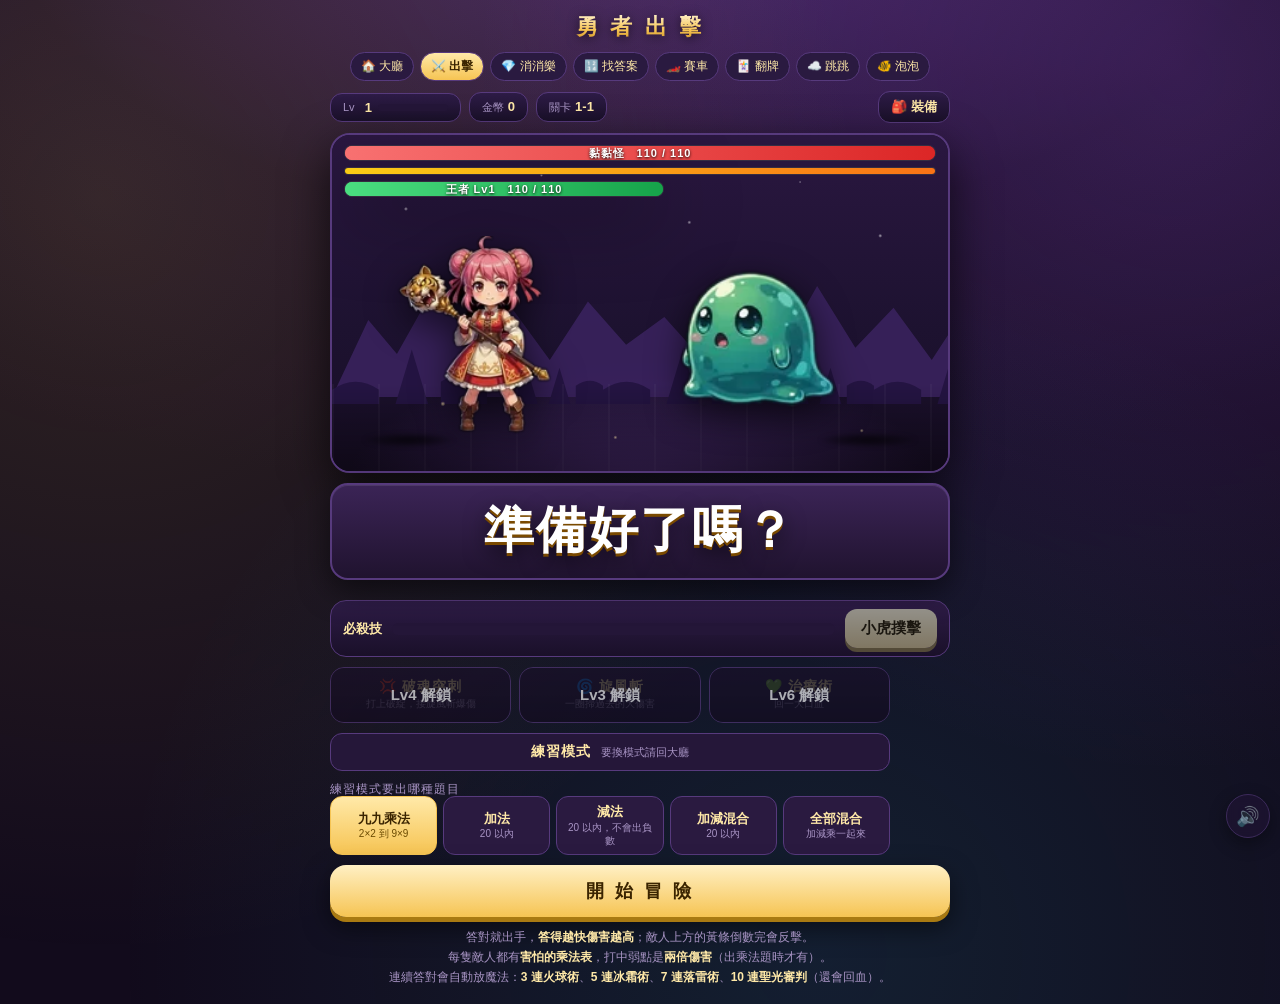
==== commit 37424155: "fix(9x9game): 滑鼠滾輪滾不動、怪物圖片有時整隻消失 - overscroll-behavior-y:contain 在這個 Chromium 版本上會連桌機滾輪一起吃掉，   改成只在觸" ====
--- a/battle.html
+++ b/battle.html
@@ -246,6 +246,18 @@
 /* 呼吸：腳底不動、身體上下起伏，靜止時也像活的 */
 @keyframes mobBreath{from{transform:scale(1,1)}to{transform:scale(.975,1.045)}}
 .fighter,.mobwrap,.afterimg{will-change:transform;backface-visibility:hidden}
+/* 圖片兩次都載入失敗的最後防線：至少畫一團剪影，不要讓怪物整個消失不見。
+   ⚠ img 是替代元素，::after 在大多數瀏覽器不會畫出來，警示改用 JS 插一個真正的 <div>。 */
+.mobwrap.imgfail{width:clamp(90px,26vw,170px)}
+#mob.imgfail{width:100%;height:100%;opacity:.55;
+  background:radial-gradient(circle at 40% 35%,#8a63c9,#2c1b42 72%);
+  -webkit-mask-image:radial-gradient(circle,#000 62%,transparent 78%);
+  mask-image:radial-gradient(circle,#000 62%,transparent 78%);
+}
+.imgfail-warn{
+  position:absolute;font-size:32px;pointer-events:none;z-index:4;
+  filter:drop-shadow(0 2px 6px #000a);
+}
 /* 掉寶飛進背包 */
 .loot{
   position:fixed;z-index:30;pointer-events:none;font-size:30px;
@@ -2118,6 +2130,27 @@
        + (mob.ranged ? ' 🎯' : '') + (mob.summon ? ' 🐝' : '')
        + (shield > 0 ? ' 護盾 ' + shield : '');
 }
+/* 怪物圖片沒有任何錯誤處理：CDN 一個瞬間的載入失誤、或部署後短暫的快取不同步，
+   圖片載入失敗時瀏覽器就是「什麼都不畫」（alt=""），玩家看到的就是空氣裡在打怪。
+   Steve 2026-08-23 截圖回報過。修法：載入失敗先重試一次，還是不行就換成半透明剪影，
+   絕對不讓怪物整個消失不見。 */
+let mobImgRetried = false;
+$('mob').addEventListener('error', () => {
+  const el = $('mob');
+  if(el.dataset.spr) return;               // 逐幀模式的 src 本來就是透明像素，不算失敗
+  if(!mobImgRetried){
+    mobImgRetried = true;
+    setTimeout(() => { el.src = el.src.split('?')[0] + '?retry=' + Date.now(); }, 400);
+  }else{
+    el.classList.add('imgfail');           // 兩次都失敗才顯示替代剪影，避免正常過場閃一下
+    $('mobWrap').classList.add('imgfail'); // 圖片壞掉時連容器也要給明確尺寸，不然 absolute 定位撐不出寬度
+    if(!document.getElementById('mobImgWarn')){
+      const w = document.createElement('div');
+      w.id = 'mobImgWarn'; w.className = 'imgfail-warn'; w.textContent = '⚠';
+      $('mobWrap').appendChild(w);
+    }
+  }
+});
 function setMob(){
   mob = {...MOBS[wave]};
   /* 關卡成長：**血量／攻擊跟經驗刻意脫鉤**。
@@ -2131,6 +2164,9 @@
   mobMarkedUntil = 0;         // 換怪破綻歸零，不能留到下一隻
   $('mobWrap').classList.remove('shielded');
   const mel = $('mob');
+  mobImgRetried = false; mel.classList.remove('imgfail');   // 換怪就重新給圖片一次機會
+  $('mobWrap').classList.remove('imgfail');
+  const warn = document.getElementById('mobImgWarn'); if(warn) warn.remove();
   if(mob.spr && SPR[mob.spr + '_idle']) Spr.play(mel, mob.spr + '_idle', {loop:true});
   else Spr.off(mel, mob.img);    // 圖是漸進載的，直接指定就好，瀏覽器沒載好會自己補
   preloadNearby();               // 順手把下一隻先抓起來
--- a/assets/common.css
+++ b/assets/common.css
@@ -5,7 +5,15 @@
   --ok:#4ade80; --bad:#f87171; --p1:#f6c453; --p2:#6ea8ff;
 }
 *{box-sizing:border-box;margin:0;padding:0;-webkit-tap-highlight-color:transparent}
-html,body{overflow-x:hidden;overscroll-behavior-y:contain}
+html,body{overflow-x:hidden}
+/* ⚠ 2026-08-23 Steve 回報：電腦滑鼠滾輪完全滾不動整個網頁。
+   實測抓出來是這行原本掛在 html,body 上的 overscroll-behavior-y:contain 造成的——
+   本意是防手機下拉刷新，結果連桌機滑鼠滾輪的捲動一起吃掉了（Chromium 的已知邊界案例，
+   把它設在 html 與 body 兩層同時生效時會整個吃掉捲動，不是只擋滾動鏈接到瀏覽器本身）。
+   改成只在觸控裝置上生效，滑鼠使用者（pointer:fine）完全不受影響。 */
+@media (pointer:coarse){
+  html,body{overscroll-behavior-y:contain}
+}
 body{
   min-height:100dvh;color:var(--text);
   font-family:"Noto Sans TC","PingFang TC","Microsoft JhengHei",sans-serif;
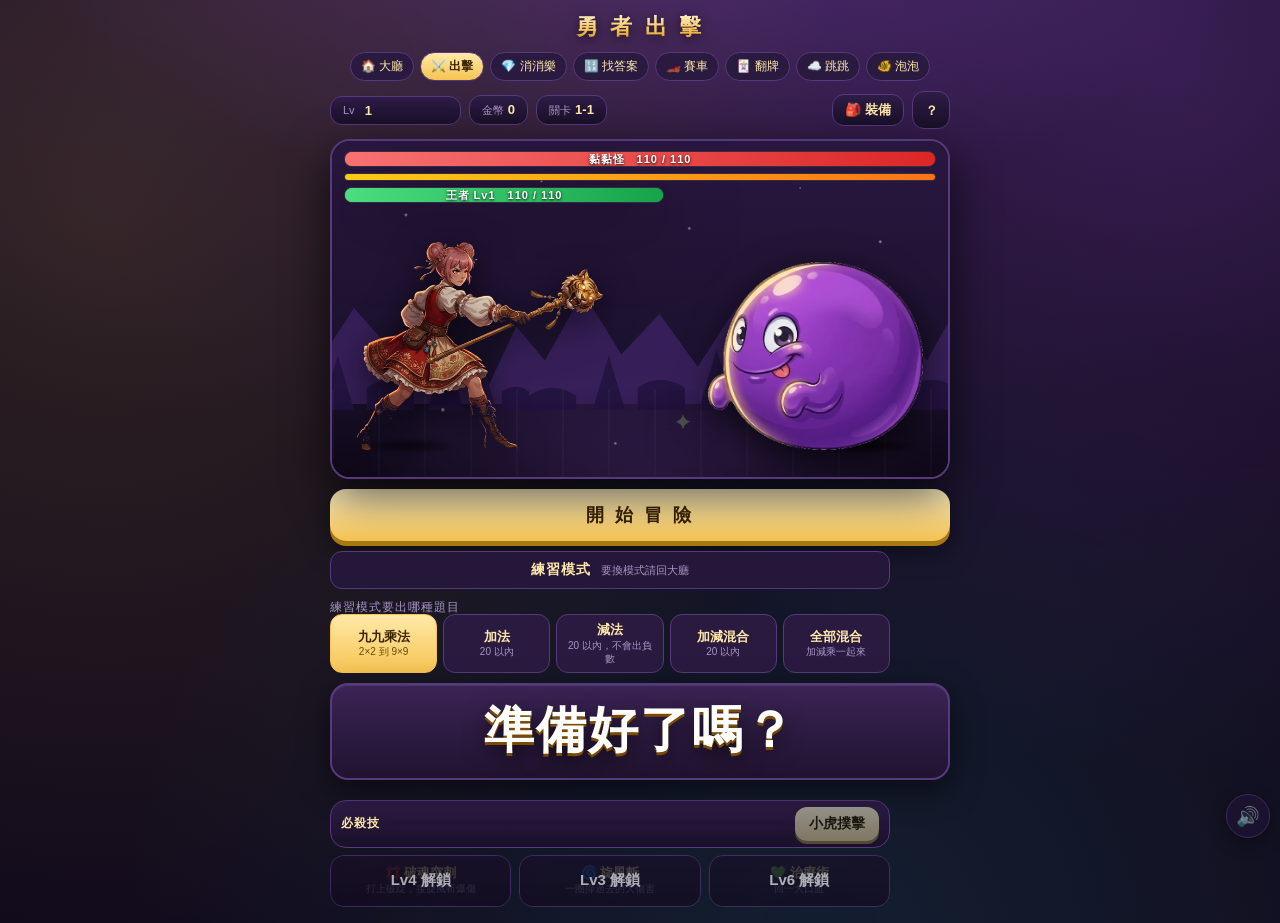
==== commit bc2f396e: "發布 2026-08-23 23:59" ====
--- a/battle.html
+++ b/battle.html
@@ -60,15 +60,19 @@
 .scene .far{
   top:auto;height:46%;bottom:22%;background:var(--far);opacity:.85;
   -webkit-mask-image:url("data:image/svg+xml,%3Csvg xmlns='http://www.w3.org/2000/svg' viewBox='0 0 400 100' preserveAspectRatio='none'%3E%3Cpath d='M0,100 L38,50 L68,72 L108,28 L148,68 L188,42 L228,76 L268,38 L308,66 L348,48 L400,84 L400,100 Z' fill='%23000'/%3E%3C/svg%3E");mask-image:url("data:image/svg+xml,%3Csvg xmlns='http://www.w3.org/2000/svg' viewBox='0 0 400 100' preserveAspectRatio='none'%3E%3Cpath d='M0,100 L38,50 L68,72 L108,28 L148,68 L188,42 L228,76 L268,38 L308,66 L348,48 L400,84 L400,100 Z' fill='%23000'/%3E%3C/svg%3E");
-  -webkit-mask-size:62% 100%;mask-size:62% 100%;
-  animation:driftFar 68s linear infinite}
+  left:-100%;right:auto;width:300%;
+  -webkit-mask-size:20.667% 100%;mask-size:20.667% 100%;
+  will-change:transform;animation:driftFar 68s linear infinite}
 .scene .mid{
   top:auto;height:30%;bottom:20%;background:var(--mid);
   -webkit-mask-image:url("data:image/svg+xml,%3Csvg xmlns='http://www.w3.org/2000/svg' viewBox='0 0 300 100' preserveAspectRatio='none'%3E%3Cpath d='M0,100 L0,86 Q26,70 52,86 L52,100 Z M70,100 L88,46 L106,100 Z M120,100 L120,78 Q146,62 172,78 L172,100 Z M188,100 L208,40 L228,100 Z M240,100 L252,64 L264,100 Z M270,100 L270,82 Q286,72 300,82 L300,100 Z' fill='%23000'/%3E%3C/svg%3E");mask-image:url("data:image/svg+xml,%3Csvg xmlns='http://www.w3.org/2000/svg' viewBox='0 0 300 100' preserveAspectRatio='none'%3E%3Cpath d='M0,100 L0,86 Q26,70 52,86 L52,100 Z M70,100 L88,46 L106,100 Z M120,100 L120,78 Q146,62 172,78 L172,100 Z M188,100 L208,40 L228,100 Z M240,100 L252,64 L264,100 Z M270,100 L270,82 Q286,72 300,82 L300,100 Z' fill='%23000'/%3E%3C/svg%3E");
-  -webkit-mask-size:44% 100%;mask-size:44% 100%;
-  animation:driftMid 34s linear infinite}
-@keyframes driftFar{to{-webkit-mask-position:-62% bottom;mask-position:-62% bottom}}
-@keyframes driftMid{to{-webkit-mask-position:-44% bottom;mask-position:-44% bottom}}
+  left:-100%;right:auto;width:300%;
+  -webkit-mask-size:14.667% 100%;mask-size:14.667% 100%;
+  will-change:transform;animation:driftMid 34s linear infinite}
+/* 位移量＝一個遮罩單元的寬度（20.667%／14.667% 各是整層 300% 寬的一格），
+   移完剛好接回同一個形狀，看起來是無縫的無限捲動 */
+@keyframes driftFar{to{transform:translateX(-20.667%)}}
+@keyframes driftMid{to{transform:translateX(-14.667%)}}
 /* 飄浮的光點：靠近地面往上飄，畫面就不會死板 */
 .scene .ground{top:auto;height:26%;bottom:0;
   background:linear-gradient(180deg,#00000000,#00000066),
@@ -163,25 +167,29 @@
 .field.cam3{animation:impactCamHeavy .46s cubic-bezier(.36,.07,.19,.97)}
 @keyframes impactCam{
   0%{transform:none}
-  12%{transform:scale(1.025) translateX(7px)}
-  34%{transform:scale(1.012) translateX(-5px)}
-  60%{transform:translateX(3px)}
+  10%{transform:scale(1.014) translate(7px,-5px)}
+  26%{transform:scale(1.008) translate(-6px,4px)}
+  44%{transform:scale(1.004) translate(4px,-2px)}
+  66%{transform:translate(-3px,1px)}
   100%{transform:none}
 }
 @keyframes impactCamMid{
   0%{transform:none}
-  10%{transform:scale(1.05) translateX(13px)}
-  30%{transform:scale(1.02) translateX(-9px)}
-  52%{transform:scale(1.008) translateX(6px)}
-  74%{transform:translateX(-3px)}
+  8%{transform:scale(1.025) translate(12px,-8px) rotate(.4deg)}
+  22%{transform:scale(1.015) translate(-10px,6px) rotate(-.35deg)}
+  38%{transform:scale(1.008) translate(8px,-4px) rotate(.25deg)}
+  56%{transform:scale(1.004) translate(-5px,3px)}
+  76%{transform:translate(4px,-1px)}
   100%{transform:none}
 }
 @keyframes impactCamHeavy{
   0%{transform:none}
-  8%{transform:scale(1.085) translateX(20px) rotate(.5deg)}
-  26%{transform:scale(1.04) translateX(-14px) rotate(-.4deg)}
-  46%{transform:scale(1.015) translateX(9px)}
-  68%{transform:translateX(-5px)}
+  6%{transform:scale(1.035) translate(17px,-13px) rotate(.7deg)}
+  18%{transform:scale(1.025) translate(-15px,10px) rotate(-.6deg)}
+  30%{transform:scale(1.018) translate(12px,-8px) rotate(.45deg)}
+  44%{transform:scale(1.01) translate(-9px,6px) rotate(-.3deg)}
+  60%{transform:scale(1.005) translate(6px,-4px)}
+  78%{transform:translate(-3px,2px)}
   100%{transform:none}
 }
 /* 擊殺：短暫慢動作＋壓暗，收尾才有份量 */
@@ -383,6 +391,16 @@
 }
 @keyframes markSpin{to{transform:rotate(360deg)}}
 
+/* 破綻時機：金色脈動圈，開著的時候按攻擊才是必爆擊＋額外傷害。
+   跟 .marked 的紅色破綻是兩回事——這個是娛樂模式攻擊鈕的「時機」提示，
+   .marked 是技能連段的「印記」，顏色刻意分開不會搞混。 */
+.mobwrap.weakopen::after{
+  content:"";position:absolute;inset:-10% -14%;border-radius:50%;pointer-events:none;z-index:6;
+  border:3px solid #ffe066;box-shadow:0 0 24px #ffe066cc,inset 0 0 16px #ffe06666;
+  animation:weakPulse .5s ease-in-out infinite alternate;
+}
+@keyframes weakPulse{to{transform:scale(1.1);opacity:.6}}
+
 /* 出手預告：怪物繃緊＋頭上跳一顆驚嘆號 */
 .mobwrap.warn{animation:mobWarn .42s ease-in-out 3}
 @keyframes mobWarn{50%{transform:translateY(-6px) scale(1.05,.96)}}
@@ -394,16 +412,19 @@
 }
 @keyframes warnPop{from{transform:translateX(-50%) scale(.8)}to{transform:translateX(-50%) scale(1.15)}}
 
-/* 逐幀模式：img 本身變成雪碧圖的視窗，寬度由 aspect-ratio 算，其餘定位照舊 */
+/* 逐幀模式：img 本身變成雪碧圖的視窗，寬度由 aspect-ratio 算，其餘定位照舊。
+   ⚠ 這裡一定要把 drop-shadow 關掉：逐幀每換一格就重畫一次元素，
+   還要連整張圖的陰影一起重算，桌機也會掉幀（地上本來就有 .gshadow 影子）。 */
 .sprmode{width:auto;background-repeat:no-repeat}
+#hero2.sprmode,#mob.sprmode,#cat2.sprmode,.afterimg.sprmode{filter:none}
 /* 受擊：擠壓 → 被打飛 → 晃回來，中間夾白閃再轉紅 */
 #mob.hit{animation:mobHit .46s cubic-bezier(.2,1.2,.4,1), mobFlash .42s linear}
 @keyframes mobHit{
   0%{transform:none}
   7%{transform:translateX(-6px) scale(1.14,.86)}      /* 先被壓扁 */
-  22%{transform:translateX(38px) rotate(9deg) scale(.9,1.12)}
-  45%{transform:translateX(14px) rotate(-5deg) scale(1.04,.96)}
-  68%{transform:translateX(22px) rotate(3deg)}
+  22%{transform:translateX(20px) rotate(9deg) scale(.9,1.12)}
+  45%{transform:translateX(8px) rotate(-5deg) scale(1.04,.96)}
+  68%{transform:translateX(12px) rotate(3deg)}
   100%{transform:none}
 }
 @keyframes mobFlash{
@@ -416,7 +437,8 @@
 .field.freeze .fighter,
 .field.freeze .shard,
 .field.freeze .impact,
-.field.freeze .dmg{animation-play-state:paused !important}
+.field.freeze .dmg,
+.field.freeze .dmg b{animation-play-state:paused !important}
 .field.punch{animation:punch .16s ease-out}
 @keyframes punch{40%{transform:scale(1.035)}100%{transform:none}}
 
@@ -483,17 +505,35 @@
   55%{opacity:.85;transform:scale(1.22) rotate(6deg)}
   100%{opacity:0;transform:scale(1.45) rotate(22deg)}
 }
+/* 數字跳出來的方式照物理走：外層等速往旁邊飄、內層走拋物線（上升減速、下墜加速）再彈一下，
+   放大只在前 1/4 段做完，最後才淡出。爆擊整體再放大 1.5 倍（--pop）。 */
 .dmg{
-  position:absolute;z-index:7;font-size:clamp(22px,5.4vw,38px);font-weight:900;color:#fff;
-  text-shadow:0 3px 0 #b8320f,0 0 18px #ff8a3d;pointer-events:none;
-  animation:dmgUp .85s cubic-bezier(.2,1.4,.4,1) forwards;
-}
-@keyframes dmgUp{
-  0%{transform:scale(.4);opacity:0}
-  25%{transform:scale(1.25);opacity:1}
-  100%{transform:translateY(-70px) scale(1);opacity:0}
-}
-.dmg.crit{color:#fff3c4;text-shadow:0 3px 0 #a86200,0 0 26px #ffcf5c;font-size:clamp(30px,7vw,52px)}
+  --pop:1;--up:-76px;--dx:0px;
+  position:absolute;z-index:7;pointer-events:none;
+  animation:dmgDrift .92s linear forwards, dmgFade .92s linear forwards;
+}
+.dmg b{
+  display:block;font-size:clamp(22px,5.4vw,38px);font-weight:900;color:#fff;
+  text-shadow:0 3px 0 #b8320f,0 0 18px #ff8a3d;transform-origin:50% 100%;
+  animation:dmgArc .92s linear forwards, dmgPop .92s cubic-bezier(.2,1.7,.35,1) forwards;
+}
+@keyframes dmgDrift{from{transform:translateX(0)}to{transform:translateX(var(--dx))}}
+@keyframes dmgFade{0%,72%{opacity:1}100%{opacity:0}}
+@keyframes dmgArc{
+  0%  {transform:translateY(0);animation-timing-function:cubic-bezier(.12,.72,.34,1)}
+  38% {transform:translateY(var(--up));animation-timing-function:cubic-bezier(.62,0,.92,.48)}
+  60% {transform:translateY(0);animation-timing-function:cubic-bezier(.12,.72,.34,1)}
+  76% {transform:translateY(calc(var(--up)*.3));animation-timing-function:cubic-bezier(.62,0,.92,.48)}
+  90%,100%{transform:translateY(0)}
+}
+@keyframes dmgPop{
+  0%  {scale:calc(var(--pop)*.35)}
+  16% {scale:calc(var(--pop)*1.22)}
+  30% {scale:calc(var(--pop)*.94)}
+  44%,100%{scale:var(--pop)}
+}
+.dmg.crit{--pop:1.5;--up:-92px}
+.dmg.crit b{color:#fff3c4;text-shadow:0 3px 0 #a86200,0 0 26px #ffcf5c}
 
 /* 血條 */
 .bars{position:absolute;left:0;right:0;top:0;z-index:4;padding:10px 12px;display:flex;
@@ -688,10 +728,16 @@
 }
 .comboBig.on{animation:cbig .95s cubic-bezier(.2,1.6,.4,1)}
 @keyframes cbig{
-  0%{opacity:0;transform:translate(-50%,-50%) scale(.4) rotate(-8deg)}
-  22%{opacity:1;transform:translate(-50%,-50%) scale(1.15) rotate(2deg)}
-  70%{opacity:1;transform:translate(-50%,-58%) scale(1)}
-  100%{opacity:0;transform:translate(-50%,-72%) scale(.95)}
+  0%  {opacity:0;transform:translate(-50%,-30%) scale(.4) rotate(-8deg);
+       animation-timing-function:cubic-bezier(.12,.72,.34,1)}
+  20% {opacity:1;transform:translate(-50%,-86%) scale(1.28) rotate(2deg);
+       animation-timing-function:cubic-bezier(.62,0,.92,.48)}
+  44% {opacity:1;transform:translate(-50%,-50%) scale(1.02) rotate(0);
+       animation-timing-function:cubic-bezier(.12,.72,.34,1)}
+  62% {opacity:1;transform:translate(-50%,-66%) scale(1.08);
+       animation-timing-function:cubic-bezier(.62,0,.92,.48)}
+  80% {opacity:1;transform:translate(-50%,-50%) scale(1)}
+  100%{opacity:0;transform:translate(-50%,-60%) scale(.96)}
 }
 /* 連擊到一定次數，整個戰場邊緣冒火／結霜／帶電 */
 .field.aura1{box-shadow:0 16px 46px #000a,inset 0 0 60px #0008,inset 0 0 40px #f6c45355}
@@ -730,12 +776,82 @@
 body.arcade #topicwrap{display:none}
 body:not(.arcade) #diffwrap{display:none}
 body.playing .setup{display:none}
+/* 開打之後「開始冒險」就收起來，戰鬥畫面才乾淨；
+   要重來走右上角暫停裡的「結束這一場」，或結算畫面的「再挑戰一次」 */
+body.playing #start{display:none}
+
+/* ---------- 戰鬥中的畫面瘦身（2026-08-23）----------
+   開打就把標題、版本切換列、開打前的設定區收掉，只留右上角的暫停與說明。
+   玩法說明從畫面底下那張大卡片，改成右上角「？」點開的彈窗。 */
+body.playing h1,
+body.playing .vers,
+body.playing #modeBadge{display:none}
+body.playing .tipwrap{display:none}
+.tipwrap{display:none}                    /* 說明文字只活在彈窗裡，不再佔畫面 */
+
+.iconbtn{
+  width:38px;height:38px;padding:0;display:flex;align-items:center;justify-content:center;
+  font-size:17px;line-height:1;cursor:pointer;flex:none;
+}
+#pauseBtn{display:none}
+body.playing #pauseBtn{display:flex}
+
+/* 說明彈窗與暫停彈窗共用同一種底 */
+.modalwrap{
+  position:fixed;inset:0;z-index:60;background:#07040ce8;
+  display:none;align-items:center;justify-content:center;padding:16px;
+}
+.modalwrap.on{display:flex;animation:mwIn .18s ease-out}
+@keyframes mwIn{from{opacity:0}}
+.modalbox{
+  width:min(94vw,470px);max-height:86vh;overflow:auto;position:relative;
+  border-radius:20px;padding:20px 18px 18px;text-align:center;
+  background:linear-gradient(180deg,#33204d,#1a1029);border:2px solid var(--line);
+  box-shadow:0 22px 60px #000b;animation:mbIn .26s cubic-bezier(.2,1.5,.4,1);
+}
+@keyframes mbIn{from{transform:translateY(18px) scale(.92);opacity:0}}
+.modalbox h2{margin:0 0 12px;font-size:20px;color:var(--gold);letter-spacing:2px}
+.modalbox .xbtn{
+  position:absolute;right:10px;top:10px;width:32px;height:32px;border-radius:10px;cursor:pointer;
+  border:1px solid var(--line);background:#20132f;color:var(--dim);font-size:15px;line-height:1;
+}
+.modalbox .tip{display:block;text-align:left;font-size:13px;line-height:1.9;color:#d6c8ec}
+.modalbox .tip + .tip{margin-top:10px}
+.keyrow{
+  display:flex;gap:8px;flex-wrap:wrap;justify-content:center;margin-top:14px;
+  padding-top:12px;border-top:1px solid var(--line);
+}
+.keyrow span{
+  font-size:12px;color:var(--dim);background:#20132f;border:1px solid var(--line);
+  border-radius:9px;padding:5px 9px;
+}
+.keyrow span b{color:var(--gold2)}
+.modalbox .btn{width:100%;margin-top:10px}
+
+/* ---------- 操作區重排：攻擊／閃避一排，必殺技與兩顆技能併成第二排 ----------
+   手機拇指按得到的範圍就是畫面下緣那一塊，五顆按鈕擠在一起比散開好按。 */
+.combat{display:flex;flex-direction:column;gap:7px;width:min(96vw,560px)}
+.row3{display:flex;flex-direction:column;gap:7px}
+.row3 .ult{padding:6px 10px;gap:9px}
+.row3 .ult .ultlab{font-size:12px;font-weight:800;color:var(--gold2);letter-spacing:1px;flex:none}
+.row3 .ult .bar2{height:8px}
+.row3 .ult button{padding:8px 14px;font-size:14px;box-shadow:0 3px 0 #a97a12}
+.row3 .skills{width:auto}
+.row3 .skills:empty{display:none}
+/* 三顆技能等寬一排，字不要折行 */
+.row3 .skills .skill{min-height:52px;padding:5px 4px}
+.row3 .skills .skill b{font-size:13px;letter-spacing:0}
+.row3 .skills .skill small{font-size:9.5px;line-height:1.3}
 
 @media (max-width:520px){
   body{padding-bottom:96px}
-  .topbar{gap:6px;flex-wrap:nowrap}
-  .topbar .chip{padding:6px 9px;font-size:13px;white-space:nowrap}
-  .topbar .bagbtn{padding:11px 12px;font-size:13px}
+  .topbar{gap:5px;flex-wrap:wrap}
+  .topbar .chip{padding:6px 8px;font-size:12.5px;white-space:nowrap}
+  .topbar .bagbtn{padding:10px 10px;font-size:13px}
+  /* 「裝備」兩個字在手機收起來，只留圖示，右上角才擠得下說明與暫停 */
+  .topbar .bagbtn .lb{display:none}
+  /* 打起來之後金幣不是當下要看的資訊，收掉才排得下說明與暫停（結算畫面還是會報） */
+  body.playing .topbar .goldchip{display:none}
   .topbar .chip b{font-size:10px;margin-right:3px}
   .field{height:min(42vh,330px);height:min(42dvh,330px)}
   #hero2{left:1%;height:52%}
@@ -751,6 +867,14 @@
   .qbox .q{font-size:clamp(26px,8vw,38px)}
   .ans button{height:56px;font-size:22px}
   .tip{font-size:11px;line-height:1.7}
+  .combat{gap:7px}
+  .row3{gap:7px}
+  .act{min-height:66px}
+  .act b{font-size:18px;letter-spacing:2px}
+  .skill{min-height:52px}
+  .skill b{font-size:13px}
+  .iconbtn{width:34px;height:34px;font-size:15px}
+  .modalbox{padding:18px 14px 14px}
 }
 </style>
 </head>
@@ -763,10 +887,12 @@
     <div class="chip lvchip"><b>Lv</b><span id="lv">1</span>
       <div class="expbar"><i id="expBar"></i></div>
     </div>
-    <div class="chip"><b>金幣</b><span id="gold">0</span></div>
+    <div class="chip goldchip"><b>金幣</b><span id="gold">0</span></div>
     <div class="chip"><b>關卡</b><span id="stage">1-1</span></div>
     <div class="grow"></div>
-    <button class="chip bagbtn" id="bagBtn">🎒 裝備 <i class="dot2" id="bagDot"></i></button>
+    <button class="chip bagbtn" id="bagBtn">🎒<span class="lb"> 裝備</span> <i class="dot2" id="bagDot"></i></button>
+    <button class="chip iconbtn" id="helpBtn" title="怎麼玩" aria-label="怎麼玩">？</button>
+    <button class="chip iconbtn" id="pauseBtn" title="暫停" aria-label="暫停">⏸</button>
   </div>
 
   <div class="field" id="field">
@@ -798,27 +924,9 @@
     <div class="drop" id="drop"></div>
   </div>
 
-  <div class="qbox" id="qbox">
-    <div class="q" id="q">準備好了嗎？</div>
-    <div class="weak" id="weakTip"></div>
-  </div>
-
-  <div class="ans" id="ans"></div>
-
-  <!-- 娛樂模式的操作區（不出題時才顯示） -->
-  <div class="acts" id="acts">
-    <button class="act atk" id="actAtk"><b>攻　擊</b><small id="atkCd">點一下打一次</small></button>
-    <button class="act dodge" id="actDodge"><b>閃　避</b><small id="dodgeCd">敵人出手前按</small></button>
-  </div>
-
-  <div class="ult">
-    <span style="font-size:13px;font-weight:800;color:var(--gold2)">必殺技</span>
-    <div class="bar2"><i id="ultBar"></i></div>
-    <button id="ultBtn" disabled>小虎撲擊</button>
-  </div>
-
-  <!-- 主動技能：兩顆就好，多了手機按不完（冷卻時底下那條會補回來） -->
-  <div class="skills" id="skills"></div>
+  <!-- 開打前的那一組：大按鈕擺在戰場正下方，設定放在按鈕底下。
+       Steve 2026-08-23：「開始冒險應該移到上方，比較直觀、不用往下拉」 -->
+  <button class="btn" id="start">開 始 冒 險</button>
 
   <div class="setup" id="setup">
     <div id="modebar"></div>
@@ -836,8 +944,32 @@
     </div>
   </div>
 
-  <button class="btn" id="start">開 始 冒 險</button>
-
+  <div class="qbox" id="qbox">
+    <div class="q" id="q">準備好了嗎？</div>
+    <div class="weak" id="weakTip"></div>
+  </div>
+
+  <div class="ans" id="ans"></div>
+
+  <!-- 操作區：攻擊／閃避一排，必殺技與兩顆技能併成第二排，手機拇指按得到 -->
+  <div class="combat">
+    <!-- 娛樂模式的操作區（不出題時才顯示） -->
+    <div class="acts" id="acts">
+      <button class="act atk" id="actAtk"><b>攻　擊</b><small id="atkCd">點一下打一次</small></button>
+      <button class="act dodge" id="actDodge"><b>閃　避</b><small id="dodgeCd">敵人出手前按</small></button>
+    </div>
+    <div class="row3">
+      <div class="ult">
+        <span class="ultlab">必殺技</span>
+        <div class="bar2"><i id="ultBar"></i></div>
+        <button id="ultBtn" disabled>小虎撲擊</button>
+      </div>
+      <!-- 主動技能：兩顆就好，多了手機按不完（冷卻時底下那條會補回來） -->
+      <div class="skills" id="skills"></div>
+    </div>
+  </div>
+
+  <div class="tipwrap" id="tipwrap">
   <p class="tip" id="tipPractice">
     答對就出手，<b>答得越快傷害越高</b>；敵人上方的黃條倒數完會反擊。<br>
     每隻敵人都有<b>害怕的乘法表</b>，打中弱點是<b>兩倍傷害</b>（出乘法題時才有）。<br>
@@ -847,9 +979,28 @@
     不出題。按<b>攻擊</b>打人，敵人上方的黃條倒數完牠就撲上來，這時按<b>閃避</b>可以完全躲掉。<br>
     <b>倒數剩最後半秒才按閃避是「完美閃避」</b>：多回必殺、下一擊變成加成反擊。<br>
     技能有連段：先放<b>破魂突刺</b>打上破綻，再放<b>旋風斬</b>會引爆額外傷害。<br>
-    連續打中不被打到會累積連擊，一樣會自動放魔法；被打到連擊歸零。<br>
-    鍵盤：<b>A</b> 攻擊、<b>S</b> 閃避、<b>空白鍵</b>必殺。
+    敵人身上不定時會亮<b>金色破綻圈</b>，那時按攻擊必定爆擊還有額外傷害。<br>
+    連續打中不被打到會累積連擊，一樣會自動放魔法；<b>太久沒出手連擊會斷掉</b>，被打到也會歸零。
   </p>
+  </div>
+</div>
+
+<div class="modalwrap" id="helpwin">
+  <div class="modalbox">
+    <button class="xbtn" id="helpClose" aria-label="關閉">✕</button>
+    <h2>怎 麼 玩</h2>
+    <div id="helpBody"></div>
+    <div class="keyrow" id="helpKeys"></div>
+    <button class="btn" id="helpOk">知 道 了</button>
+  </div>
+</div>
+
+<div class="modalwrap" id="pausewin">
+  <div class="modalbox">
+    <h2>暫 停 中</h2>
+    <button class="btn" id="resumeBtn">繼 續 冒 險</button>
+    <button class="btn ghost" id="quitBtn" style="height:44px">結 束 這 一 場</button>
+  </div>
 </div>
 
 <div class="ultfx" id="ultfx">
@@ -903,8 +1054,72 @@
   {img:'assets/mob_ninja.webp',    name:'影武者貓', hp:340, atk:23, weak:[8,9],   exp:92, drop:0.70, fast:0.8},
   {img:'assets/mob_gargoyle.webp', name:'石像守衛', hp:480, atk:24, weak:[6,7,9], exp:120, drop:0.9, armor:0.72},
   {img:'assets/mob_boss.webp',   name:'虎王石像', hp:430, atk:22, weak:[7,8,9], exp:110, drop:1, boss:true},
-  {img:'assets/mob_dragon.webp', name:'紫金巨龍', hp:560, atk:26, weak:[6,7,8,9], exp:150, drop:1, boss:true, spr:'dragon'}
+  {img:'assets/mob_dragon.webp', name:'紫金巨龍', hp:560, atk:26, weak:[6,7,8,9], exp:150, drop:1, boss:true, spr:'dragon'},
+  /* 2026-08-23 大量新增：37 隻普通怪＋8 隻 Boss（Steve：至少 50 種普通、10 種 Boss）。
+     數值接續原本最後一隻（紫金巨龍 hp560/atk26/exp150）往上爬，
+     怪物血量走 setMob() 的 1.06^關卡、經驗走 1.15^關卡（脫鉤那套邏輯），這裡只需要給基礎值。 */
+  {img:'assets/mob_firefly.webp', name:'螢火蟲精靈', hp:590, atk:27, weak:[2, 3], exp:158, drop:0.66},
+  {img:'assets/mob_thorn.webp', name:'荊棘藤蔓怪', hp:612, atk:28, weak:[3, 6], exp:163, drop:0.67, summon:true},
+  {img:'assets/mob_owlmage.webp', name:'貓頭鷹法師', hp:635, atk:28, weak:[4], exp:168, drop:0.68, ranged:true},
+  {img:'assets/mob_hedgehog.webp', name:'刺蝟滾滾', hp:658, atk:29, weak:[3, 7], exp:173, drop:0.68, fast:0.8},
+  {img:'assets/mob_raccoon.webp', name:'浣熊小偷', hp:680, atk:29, weak:[3, 6], exp:178, drop:0.69, fast:0.8},
+  {img:'assets/mob_scorpion.webp', name:'沙塵蠍', hp:702, atk:30, weak:[2], exp:183, drop:0.70},
+  {img:'assets/mob_camel.webp', name:'骸骨駱駝', hp:725, atk:30, weak:[3], exp:188, drop:0.71, armor:0.75},
+  {img:'assets/mob_lizard.webp', name:'沙丘蜥蜴', hp:748, atk:31, weak:[5], exp:193, drop:0.72},
+  {img:'assets/mob_jelly.webp', name:'水母怪', hp:770, atk:31, weak:[2, 6], exp:198, drop:0.72},
+  {img:'assets/mob_crab.webp', name:'寄居蟹士兵', hp:792, atk:32, weak:[8], exp:204, drop:0.73, armor:0.75},
+  {img:'assets/mob_octomage.webp', name:'章魚法師', hp:815, atk:32, weak:[9], exp:209, drop:0.74, ranged:true},
+  {img:'assets/mob_coralfish.webp', name:'珊瑚魚人', hp:838, atk:33, weak:[6, 8], exp:214, drop:0.75},
+  {img:'assets/mob_thundereagle.webp', name:'雷鷹', hp:860, atk:33, weak:[4], exp:219, drop:0.76, fast:0.8},
+  {img:'assets/mob_windbird.webp', name:'風之信使鳥', hp:882, atk:34, weak:[4, 8], exp:224, drop:0.76, ranged:true},
+  {img:'assets/mob_cloudghost.webp', name:'雲霧幽靈', hp:905, atk:34, weak:[4], exp:229, drop:0.77},
+  {img:'assets/mob_goblinminer.webp', name:'礦工地精', hp:928, atk:35, weak:[7], exp:234, drop:0.78},
+  {img:'assets/mob_crystalbat.webp', name:'水晶蝙蝠', hp:950, atk:35, weak:[3], exp:239, drop:0.79},
+  {img:'assets/mob_lavaworm.webp', name:'熔岩蟲', hp:972, atk:36, weak:[3], exp:244, drop:0.80, ranged:true},
+  {img:'assets/mob_skeleton.webp', name:'骷髏兵', hp:995, atk:36, weak:[7], exp:249, drop:0.80, armor:0.75},
+  {img:'assets/mob_ghostknight.webp', name:'幽靈騎士', hp:1018, atk:37, weak:[6, 8], exp:254, drop:0.81, summon:true},
+  {img:'assets/mob_mummy.webp', name:'木乃伊', hp:1040, atk:38, weak:[9], exp:259, drop:0.82},
+  {img:'assets/mob_gearspider.webp', name:'齒輪蜘蛛', hp:1062, atk:38, weak:[3, 5], exp:264, drop:0.83, summon:true},
+  {img:'assets/mob_steamtank.webp', name:'蒸汽坦克', hp:1085, atk:39, weak:[6], exp:269, drop:0.84, armor:0.75},
+  {img:'assets/mob_zapmouse.webp', name:'電磁飛鼠', hp:1108, atk:39, weak:[6, 7], exp:274, drop:0.85, fast:0.8},
+  {img:'assets/mob_windspirit.webp', name:'風元精', hp:1130, atk:40, weak:[3], exp:279, drop:0.85, ranged:true},
+  {img:'assets/mob_earthgolem.webp', name:'土元精', hp:1152, atk:40, weak:[5], exp:284, drop:0.86, armor:0.75},
+  {img:'assets/mob_shadowwolf.webp', name:'暗影狼', hp:1175, atk:41, weak:[3], exp:289, drop:0.87},
+  {img:'assets/mob_poisonfrog.webp', name:'毒蛙', hp:1198, atk:41, weak:[3], exp:294, drop:0.88},
+  {img:'assets/mob_bunnyfist.webp', name:'兔子拳士', hp:1220, atk:42, weak:[6], exp:300, drop:0.89, fast:0.8},
+  {img:'assets/mob_runegargoyle.webp', name:'符文石像鬼', hp:1242, atk:42, weak:[7], exp:305, drop:0.89, armor:0.75},
+  {img:'assets/mob_bookspirit.webp', name:'魔導書精', hp:1265, atk:43, weak:[7], exp:310, drop:0.90, ranged:true},
+  {img:'assets/mob_crystalbutterfly.webp', name:'水晶蝴蝶', hp:1288, atk:43, weak:[5], exp:315, drop:0.91, summon:true},
+  {img:'assets/mob_pumpkinlantern.webp', name:'南瓜燈怪', hp:1310, atk:44, weak:[6, 7], exp:320, drop:0.92},
+  {img:'assets/mob_icepenguin.webp', name:'冰霜企鵝', hp:1332, atk:44, weak:[3, 6], exp:325, drop:0.93},
+  {img:'assets/mob_mudturtle.webp', name:'泥沼龜怪', hp:1355, atk:45, weak:[4, 6], exp:330, drop:0.93},
+  {img:'assets/mob_batwing.webp', name:'夜翼魔', hp:1378, atk:45, weak:[3, 5], exp:335, drop:0.94, fast:0.8},
+  {img:'assets/mob_starfish.webp', name:'星光海星怪', hp:1400, atk:46, weak:[8], exp:340, drop:0.95},
+  /* 8 隻新 Boss，接在最後——跟現有兩隻 Boss 一樣，每打倒一隻就結束這次冒險 */
+  {img:'assets/mob_bosstitan.webp', name:'巨石泰坦', hp:900, atk:30, weak:[6, 7, 8], exp:260, drop:1, boss:true},
+  {img:'assets/mob_bossphoenix.webp', name:'烈焰鳳凰', hp:1086, atk:33, weak:[4, 5, 7], exp:297, drop:1, boss:true},
+  {img:'assets/mob_bosskraken.webp', name:'深淵巨蛛章魚', hp:1271, atk:36, weak:[2, 3, 9], exp:334, drop:1, boss:true},
+  {img:'assets/mob_bosslich.webp', name:'巫妖領主', hp:1457, atk:39, weak:[4, 5, 7], exp:371, drop:1, boss:true},
+  {img:'assets/mob_bosshydra.webp', name:'雙頭火龍', hp:1643, atk:43, weak:[3, 6, 9], exp:409, drop:1, boss:true},
+  {img:'assets/mob_bossgolemking.webp', name:'黃金機甲皇', hp:1829, atk:46, weak:[3, 7, 9], exp:446, drop:1, boss:true},
+  {img:'assets/mob_bossqueenspider.webp', name:'蛛后', hp:2014, atk:49, weak:[5, 7, 9], exp:483, drop:1, boss:true},
+  {img:'assets/mob_bossstorm.webp', name:'雷霆巨神', hp:2200, atk:52, weak:[3, 4, 9], exp:520, drop:1, boss:true}
 ];
+/* ---------- 裝備掉落率（2026-08-23 Steve 指定：一律壓在 10% 以下） ----------
+   原本是直接吃 MOBS 每一筆的 `drop`（0.40～0.80），等於小怪也有四到八成掉裝備，
+   結果背包一直塞滿、每一件都不稀罕、也撐不起「要不要拿去賭 +7」這個決定。
+   改成把原本的 drop 當「這隻怪有多肥」的相對強度，映射到 2%～8%；Boss 給上限 10%。
+   ⚠ 不去改那 60 筆資料——資料留著當強度指標，換算集中在這一支，要調只改這裡。
+   ⚠ **Boss 也壓在 10% 以下是照 Steve 的字面要求**。Boss 的主要獎勵改由金幣、經驗、
+      以及卷軸（Boss 25% 掉）撐著。若之後要讓 Boss 例外，改 DROP_CAP_BOSS 這一個數字就好。 */
+const DROP_MIN = 0.02, DROP_CAP_MOB = 0.08, DROP_CAP_BOSS = 0.10;
+function dropChance(m){
+  if(!m) return DROP_MIN;
+  if(m.boss) return DROP_CAP_BOSS;
+  const t = Math.max(0, Math.min(1, ((m.drop || 0.4) - 0.4) / 0.6));   // 0.40～1.0 → 0～1
+  return DROP_MIN + t * (DROP_CAP_MOB - DROP_MIN);
+}
+
 const ANSWER_TIME = 9;
 
 let P = Save.power();                 // 目前能力（基礎＋裝備）
@@ -930,6 +1145,7 @@
 let turnTime = ANSWER_TIME;        // 這一回合的倒數總長（兩種模式不一樣）
 let atkReady = true, dodgeReady = true, invuln = 0, hits = 0, taken = 0;
 let telegraphed = false;        // 這一回合的攻擊預告放過了沒
+let paused = false;             // 暫停中（右上角那顆）
 
 const F = () => $('field');
 const setBar = (el, r) => el.style.transform = 'scaleX(' + Math.max(0, Math.min(1, r)) + ')';
@@ -965,6 +1181,10 @@
 function preloadNearby(){
   const i = Math.min(MOBS.length - 1, (Save.d.wave || 0));
   preload([MOBS[i] && MOBS[i].img, MOBS[i+1] && MOBS[i+1].img]);
+  /* 有逐幀素材的怪，雪碧圖也要一起先抓（巨龍那兩張加起來 740KB，臨時抓會閃一下） */
+  for(const m of [MOBS[i], MOBS[i+1]]){
+    if(m && m.spr) preload(['assets/spr_' + m.spr + '_idle.webp', 'assets/spr_' + m.spr + '_atk.webp']);
+  }
 }
 preload([...Object.values(HERO_FRAMES), 'assets/fx_cat_attack.webp', HERO.img]);
 /* 逐幀雪碧圖：角色自己那組跟第一隻怪的先載，播到才抓會閃一下空白 */
@@ -972,10 +1192,15 @@
 preload(['assets/spr_slime_idle.webp', 'assets/spr_slime_atk.webp',
          'assets/fx_whirl.webp', 'assets/fx_heal.webp']);
 preloadNearby();
+/* ⚠ 原本這裡是「把 60 隻怪 ＋ 全部魔法特效 ＋ 六個職業一次抓完」。
+   那些圖解碼後是好幾十 MB，手機記憶體一吃緊就開始卡，而且九成當下根本用不到。
+   改成只抓接下來 6 隻怪，其餘等真的走到那一關再由 preloadNearby() 補。 */
+const PRELOAD_AHEAD = 6;
 const preloadRest = () => {
-  preload([...MOBS.map(m => m.img), ...Object.values(SPELL_IMG), ...HEROES.map(h => h.img),
-           'assets/fxs_fire.webp', 'assets/fxs_thunder.webp', 'assets/fxs_holy.webp',
-           'assets/spr_dragon_idle.webp', 'assets/spr_dragon_atk.webp']);
+  const i = Math.min(MOBS.length - 1, Save.d.wave || 0);
+  preload([...MOBS.slice(i, i + PRELOAD_AHEAD).map(m => m.img),
+           ...Object.values(SPELL_IMG),
+           'assets/fxs_fire.webp', 'assets/fxs_thunder.webp', 'assets/fxs_holy.webp']);
 };
 /* 等首屏該載的都載完、再閒個一秒多才補其餘的圖，才不會跟首屏搶頻寬 */
 addEventListener('load', () => setTimeout(() => {
@@ -988,10 +1213,15 @@
   /* 小虎姬有整組逐幀，走 Spr；挑第 7～22 格（揮擊那段）對上 heroSwing 的節奏 */
   if(HERO.frames && SPR.hero_idle){
     el.classList.remove('poseSwing','poseHurt');
-    if(k === 'swing')      Spr.play(el, 'hero_atk', {from:7, to:23, fps:45,
-                                     done:() => Spr.play(el, 'hero_idle', {loop:true})});
-    else if(k === 'hurt'){ Spr.play(el, 'hero_idle', {from:0, to:1}); el.classList.add('poseHurt'); }
-    else if(k !== 'after') Spr.play(el, 'hero_idle', {loop:true});
+    const rest = () => IDLE_SPRITE() ? Spr.play(el, 'hero_idle', {loop:true})
+                                     : Spr.off(el, HERO_FRAMES.ready);
+    if(k === 'swing')      Spr.play(el, 'hero_atk', {from:7, to:23, fps:45, done:rest});
+    else if(k === 'hurt'){
+      if(IDLE_SPRITE()) Spr.play(el, 'hero_idle', {from:0, to:1});
+      else Spr.off(el, HERO_FRAMES.hurt);
+      el.classList.add('poseHurt');
+    }
+    else if(k !== 'after') rest();
     return;
   }
   if(HERO.frames){
@@ -1083,7 +1313,29 @@
     setTimeout(()=>{ c.style.opacity = '0'; c.style.transform = 'translateX(240px) scale(.8)'; }, 480);
   });
 }
-function shake(){ F().classList.remove('shake'); void F().offsetWidth; F().classList.add('shake'); }
+/* 畫面震動。原本這裡加的是 .field.shake，但整份 CSS 沒有這條規則（.hero.shake 是別的元素），
+   所以一直都沒有真的晃過。改成共用 cam1/2/3 那三段強度，1 輕、2 中、3 重。 */
+function shake(power){
+  const f = F(), c = (power >= 3 || power === undefined) ? 'cam3' : power >= 2 ? 'cam2' : 'cam1';
+  f.classList.remove('cam1','cam2','cam3'); void f.offsetWidth;
+  f.classList.add(c);
+  clearTimeout(f._shkT);
+  f._shkT = setTimeout(()=>f.classList.remove(c), 520);
+}
+/* 怪物被打退：距離依這一下有多重決定。位移放在外層 .mobwrap（內層 #mob 那條是擠壓變形），
+   用 WAAPI 蓋掉 .mobwrap 原本的漂浮動畫，播完自己會接回去 */
+function knockback(power){
+  const mw = $('mobWrap');
+  const kb = power >= 3 ? 52 : power >= 2 ? 36 : 22;
+  try{ mw._kb && mw._kb.cancel(); }catch(e){}
+  mw._kb = mw.animate([
+    {offset:0,   transform:'translateX(0)'},
+    {offset:.16, transform:'translateX(' + kb + 'px)',       easing:'cubic-bezier(.1,.9,.3,1)'},
+    {offset:.48, transform:'translateX(' + (kb*.34) + 'px)', easing:'cubic-bezier(.3,0,.4,1)'},
+    {offset:.74, transform:'translateX(' + (kb*.12) + 'px)'},
+    {offset:1,   transform:'translateX(0)'}
+  ], {duration: power >= 3 ? 560 : 400, easing:'cubic-bezier(.2,1,.3,1)', fill:'none'});
+}
 
 /* ---------- 打擊感 ----------
    命中停頓 → 爆閃 → 碎片 → 擠壓變形 → 震動，五件事疊起來才有「打到東西」的感覺 */
@@ -1166,6 +1418,17 @@
   dragon_idle: {img:'assets/spr_dragon_idle.webp', cols:6, rows:4, n:24, ar:224/211, fps:10},
   dragon_atk:  {img:'assets/spr_dragon_atk.webp',  cols:6, rows:5, n:30, ar:224/211, fps:14}
 };
+/* ---------- 待機不跑逐幀（2026-08-23 效能量測結論） ----------
+   量出來（CPU 節流 6 倍模擬中階手機，看主執行緒每秒被吃掉多少毫秒）：
+     兩隻待機都跑逐幀 638ms/秒 ｜ 只留角色 493 ｜ 兩隻都改靜圖 **114**
+   而且把逐幀降到 4fps 完全沒用（453），代表貴的不是「換格」而是
+   **「這個元素只要處在逐幀模式、又一直在動，每一個畫面都要重畫一次那張大雪碧圖」**。
+   will-change / contain 都試過，沒有用。
+   所以：**待機一律用靜圖（CSS 的呼吸與眨眼照舊），只有出手那 0.6 秒才播逐幀**——
+   那正好是動作最需要被看見、也最容易蓋掉成本的時候。
+   要在效能好的機器上把待機逐幀開回來：主控台打
+     localStorage.setItem('mul99_fx','high'); location.reload(); */
+const IDLE_SPRITE = () => Fx.get() === 'high';
 const Spr = {
   /* 掛上去之後這個 img 就由 Spr 接管，回靜圖要呼叫 Spr.off() */
   on(el, key){
@@ -1211,6 +1474,7 @@
     this.frame(el, d, i);
     const step = (t) => {
       if(!el.isConnected){ el._sprRaf = 0; return; }
+      if(document.hidden){ el._sprRaf = requestAnimationFrame(step); return; }
       if(t - last >= 1000/fps){
         i++;
         if(i >= to){
@@ -1373,24 +1637,28 @@
   shards(pt, lethal ? 26 : crit ? 20 : weak ? 14 : 10, crit || lethal);
 
   if(crit || lethal) playFx('fire', pt, {size: lethal ? 260 : 190, n:16, fps:30});
-  const stop = lethal ? 250 : crit ? 150 : weak ? 110 : 80;
-  const cam  = lethal ? 'cam3' : crit ? 'cam3' : weak ? 'cam2' : 'cam1';
+  const stop  = lethal ? 250 : crit ? 150 : weak ? 110 : 80;
+  const power = (lethal || crit) ? 3 : weak ? 2 : 1;
   f.classList.add('freeze');
   freezeField(stop);
   setTimeout(()=>f.classList.remove('freeze'), stop);
-  f.classList.remove('cam1','cam2','cam3'); void f.offsetWidth;
-  f.classList.add(cam);
-  setTimeout(()=>f.classList.remove(cam), 500);
+  shake(power);                       // 畫面震動
+  knockback(power);                   // 怪物微幅後退
   Sfx.hit(crit || lethal);
 }
 function dmgText(text, crit){
   const d = document.createElement('div');
   d.className = 'dmg' + (crit ? ' crit' : '');
-  d.textContent = text;
-  d.style.right = (12 + Math.random()*14) + '%';
+  const b = document.createElement('b');
+  b.textContent = text;
+  d.appendChild(b);
+  d.style.right  = (12 + Math.random()*14) + '%';
   d.style.bottom = (44 + Math.random()*10) + '%';
+  // 每個數字往左右不同方向飄，同時跳出好幾個才不會疊成一坨
+  d.style.setProperty('--dx', (Math.random()*84 - 42).toFixed(0) + 'px');
+  d.style.setProperty('--up', (-(crit ? 88 : 70) - Math.random()*18).toFixed(0) + 'px');
   W().appendChild(d);
-  setTimeout(()=>d.remove(), 900);
+  setTimeout(()=>d.remove(), 980);
 }
 
 /* ---------- 存檔面板 ---------- */
@@ -1675,6 +1943,7 @@
   });
 }
 function useSkill(key){
+  if(paused) return;
   const sk = SKILLS.find(x => x.key === key);
   if(!sk || !running || Save.d.lv < sk.lv) return;
   if((skillState[key] || 0) > performance.now()) return;
@@ -1830,19 +2099,55 @@
   bar.style.width = '100%';
   setTimeout(() => { btn.disabled = false; bar.style.transition = 'none'; bar.style.width = '0'; doneFlag(); }, ms);
 }
+/* 破綻時機（2026-08-23，Steve：娛樂模式只是一直點滑鼠太無趣）——
+   怪物身上會隨機亮起金色破綻圈，抓那個時機按攻擊是必定爆擊＋額外加成。
+   不看畫面亂點打不到破綻，這才是「有操作空間」而不是無腦連點的關鍵。 */
+let weakOpenUntil = 0;
+function scheduleWeakSpot(){
+  clearTimeout(weakSpotTimer);
+  if(!arcade || !running) return;
+  weakSpotTimer = setTimeout(() => {
+    if(!running || locked) return;
+    weakOpenUntil = performance.now() + 900;      // 破綻開 0.9 秒
+    $('mobWrap').classList.add('weakopen');
+    setTimeout(() => {
+      $('mobWrap').classList.remove('weakopen');
+      scheduleWeakSpot();                          // 不管有沒有打中，下一個破綻繼續排
+    }, 900);
+  }, 2600 + Math.random()*2200);                    // 每 2.6~4.8 秒一次
+}
+let weakSpotTimer = null;
+
+/* 連擊會衰退：太久沒出手連擊會斷掉，逼人維持節奏，不能點一下放著慢慢滑手機 */
+let comboDecayTimer = null;
+function armComboDecay(){
+  clearTimeout(comboDecayTimer);
+  if(combo <= 0) return;
+  comboDecayTimer = setTimeout(() => {
+    if(combo > 0){ combo = 0; comboAura(0); comboShout('連擊中斷', '#a894c4'); }
+  }, 3000);
+}
+
 function playerAttack(){
-  if(!running || !arcade || locked || !atkReady) return;
+  if(!running || paused || !arcade || locked || !atkReady) return;
   atkReady = false;
   cool($('actAtk'), D().cd, () => atkReady = true);
   hits++;
   combo++;
-  const isCrit = Math.random()*100 < P.crit;
+  armComboDecay();
+  const weakHit = performance.now() < weakOpenUntil;
+  if(weakHit){
+    weakOpenUntil = 0; $('mobWrap').classList.remove('weakopen');
+    clearTimeout(weakSpotTimer); scheduleWeakSpot();
+  }
+  const isCrit = weakHit || Math.random()*100 < P.crit;
   const counter = counterReady; counterReady = false;   // 完美閃避後的下一擊是反擊，用掉就沒了
-  const dmg = Math.round(P.atk * 0.62 * (1 + Math.min(combo,10)*0.05) * (isCrit ? 1.8 : 1) * (counter ? 1.8 : 1));
+  const dmg = Math.round(P.atk * 0.62 * (1 + Math.min(combo,10)*0.05)
+              * (isCrit ? 1.8 : 1) * (weakHit ? 1.6 : 1) * (counter ? 1.8 : 1));
   Sfx.ok(combo);
   camPull();
   heroSwing(() => {
-    if(applyHit(dmg, isCrit, false, counter ? '反擊 ' : '')) return killMob();
+    if(applyHit(dmg, isCrit, false, weakHit ? '破綻 ' : (counter ? '反擊 ' : ''))) return killMob();
     comboAura(combo);
     const sp = spellFor(combo);
     if(sp) setTimeout(async () => { if(await castSpell(sp)) killMob(); }, 320);
@@ -1854,7 +2159,7 @@
    這一段剛好接在既有的出手預告（warnMob，剩 1.2 秒開始亮警告）上，不用加新 UI。 */
 let counterReady = false;           // 完美閃避後，下一下攻擊是反擊
 function dodge(){
-  if(!running || !arcade || !dodgeReady) return;
+  if(!running || paused || !arcade || !dodgeReady) return;
   dodgeReady = false;
   cool($('actDodge'), 2400, () => dodgeReady = true);
   invuln = performance.now() + 700;
@@ -1983,7 +2288,7 @@
     const total = Math.round((a.to - a.from) / a.fps * 1000);
     hitDelay = Math.round(total * a.hit);
     Spr.play(el, key + '_atk', {from:a.from, to:a.to, fps:a.fps,
-      done:() => Spr.play(el, key + '_idle', {loop:true})});
+      done:() => IDLE_SPRITE() ? Spr.play(el, key + '_idle', {loop:true}) : Spr.off(el, mob.img)});
     // 逐幀只在自己那格裡動，不會真的靠近角色，位移另外補一條時間軸
     el.animate([
       {offset:0,          transform:'translateX(0)'},
@@ -2087,9 +2392,9 @@
     dmgText('📜 卷軸 +' + scrolls, true);
   }
 
-  // 掉裝備：Boss 必掉，小怪看機率；打越後面越容易出好貨
+  // 掉裝備：打越後面越容易出好貨
   let dropped = null;
-  if(Math.random() < mob.drop){
+  if(Math.random() < dropChance(mob)){
     dropped = rollGear(Save.d.lv, (round-1)*0.25 + (mob.boss ? 0.6 : 0));
     Save.d.bag.push(dropped);
     drops.push(dropped);
@@ -2162,12 +2467,13 @@
   mobHp = mob.hp;
   shield = 0; shieldMax = 0;
   mobMarkedUntil = 0;         // 換怪破綻歸零，不能留到下一隻
+  weakOpenUntil = 0; $('mobWrap').classList.remove('weakopen');
   $('mobWrap').classList.remove('shielded');
   const mel = $('mob');
   mobImgRetried = false; mel.classList.remove('imgfail');   // 換怪就重新給圖片一次機會
   $('mobWrap').classList.remove('imgfail');
   const warn = document.getElementById('mobImgWarn'); if(warn) warn.remove();
-  if(mob.spr && SPR[mob.spr + '_idle']) Spr.play(mel, mob.spr + '_idle', {loop:true});
+  if(mob.spr && SPR[mob.spr + '_idle'] && IDLE_SPRITE()) Spr.play(mel, mob.spr + '_idle', {loop:true});
   else Spr.off(mel, mob.img);    // 圖是漸進載的，直接指定就好，瀏覽器沒載好會自己補
   preloadNearby();               // 順手把下一隻先抓起來
   setHp('mobHp', 1);
@@ -2188,6 +2494,7 @@
   btn.classList.toggle('ready', ult >= 100 && running);
 }
 function useUlt(){
+  if(paused) return;
   if(ult < 100 || !running || !mob) return;
   ult = 0; paintUlt(); locked = true;
   $('ultfx').classList.add('on');
@@ -2261,12 +2568,21 @@
   $('shMob').classList.remove('gone','hit');
   paintHeroBar();
   paintUlt(); paintSkills(); nextMob(); idleBreak();
+  weakOpenUntil = 0; $('mobWrap').classList.remove('weakopen');
+  if(arcade) scheduleWeakSpot(); else clearTimeout(weakSpotTimer);
+  paused = false;
+  document.body.classList.remove('paused');
+  $('pausewin').classList.remove('on');
   clearInterval(loop); loop = setInterval(tick, 100);
+  Fx.recheck();                 // 開打才是真正吃效能的時候，這時再量一次
   Sfx.next();
   $('start').textContent = '重 新 開 始';
 }
 function over(win){
-  running = false; clearInterval(loop); loop = null;
+  running = false; paused = false; clearInterval(loop); loop = null;
+  document.body.classList.remove('paused');
+  $('pausewin').classList.remove('on');
+  clearTimeout(weakSpotTimer); clearTimeout(comboDecayTimer);
   document.body.classList.remove('playing');
   Save.put();
   $('ovTitle').textContent = win ? '全部打倒了！' : '這次沒過關';
@@ -2298,11 +2614,48 @@
   if(e.key === ' ') useUlt();
 });
 
-/* 模式、題型、難度：都在開打前選，選了就記住 */
+/* ---------- 右上角「？」的玩法說明（原本是畫面底下那張大文字卡片） ---------- */
+$('helpBody').append($('tipPractice'), $('tipArcade'));
+$('tipwrap').remove();
 function paintTip(){
-  $('tipPractice').style.display = Mode.isArcade() ? 'none' : '';
-  $('tipArcade').style.display   = Mode.isArcade() ? '' : 'none';
-}
+  const arc = Mode.isArcade();
+  $('tipPractice').style.display = arc ? 'none' : 'block';
+  $('tipArcade').style.display   = arc ? 'block' : 'none';
+  $('helpKeys').innerHTML = arc
+    ? '<span><b>A</b> 攻擊</span><span><b>S</b> 閃避</span><span><b>空白鍵</b> 必殺技</span>'
+    : '<span><b>1</b>～<b>4</b> 選答案</span><span><b>空白鍵</b> 必殺技</span>';
+}
+const openModal = id => $(id).classList.add('on');
+const closeModal = id => $(id).classList.remove('on');
+$('helpBtn').onclick  = () => { paintTip(); openModal('helpwin'); };
+$('helpClose').onclick = $('helpOk').onclick = () => closeModal('helpwin');
+$('helpwin').onclick = e => { if(e.target === $('helpwin')) closeModal('helpwin'); };
+
+/* ---------- 暫停 ----------
+   把 tick 停掉、戰場上的動畫一起凍住；沒有正在打就不理它 */
+function setPause(on){
+  if(!running) return;
+  if(paused === on) return;
+  paused = on;
+  document.body.classList.toggle('paused', on);
+  $('pausewin').classList.toggle('on', on);
+  if(on){
+    clearInterval(loop); loop = null;
+    try{ fieldAnims().forEach(a => a.pause()); }catch(e){}
+  }else{
+    try{ fieldAnims().forEach(a => a.play()); }catch(e){}
+    clearInterval(loop); loop = setInterval(tick, 100);
+  }
+}
+$('pauseBtn').onclick  = () => setPause(true);
+$('resumeBtn').onclick = () => setPause(false);
+$('quitBtn').onclick   = () => { setPause(false); over(false); };
+document.addEventListener('keydown', e => {
+  if(e.key === 'Escape'){
+    if($('helpwin').classList.contains('on')) closeModal('helpwin');
+    else if(running) setPause(!paused);
+  }
+});
 Mode.readonly($('modebar'));
 Topic.bar($('topicbar'));
 $('difbar').onclick = (e) => {
--- a/assets/common.css
+++ b/assets/common.css
@@ -26,9 +26,11 @@
     radial-gradient(circle at 20% 30%,#f6c45322,transparent 45%),
     radial-gradient(circle at 80% 20%,#a855f733,transparent 40%),
     radial-gradient(circle at 60% 90%,#22d3ee1a,transparent 45%);
-  animation:drift 18s ease-in-out infinite alternate;
-}
-@keyframes drift{to{transform:translate3d(2%,-2%,0) scale(1.06)}}
+  will-change:transform;animation:drift 18s ease-in-out infinite alternate;
+}
+/* ⚠ 這裡不要放 scale：整片是比視窗還大的一層，縮放會每一幀重新光柵化，
+   量出來單這一項就吃掉主執行緒 140ms/秒（CPU 節流 6 倍）。只留位移，看起來一樣。 */
+@keyframes drift{to{transform:translate3d(2%,-2%,0)}}
 
 h1{
   font-size:clamp(16px,2.4vw,22px);letter-spacing:3px;text-align:center;
@@ -85,12 +87,12 @@
 /* 背景金幣 */
 .coin{
   position:fixed;top:-40px;z-index:-1;pointer-events:none;width:22px;height:22px;border-radius:50%;
-  background:radial-gradient(circle at 35% 30%,#fff3c4,#f6c453 45%,#b8860b 100%);
-  box-shadow:0 0 10px #f6c45366;animation:fall linear forwards;
+  background:radial-gradient(circle at 35% 30%,#fff3c4,#f6c453 45%,#b8860b 78%,#f6c45300 100%);
+  will-change:transform,opacity;animation:fall linear forwards;
 }
 @keyframes fall{
-  0%{transform:translateY(0) rotate(0);opacity:0}10%{opacity:.85}
-  90%{opacity:.5}100%{transform:translateY(105vh) rotate(720deg) scaleX(.4);opacity:0}
+  0%{transform:translate3d(0,0,0) rotate(0);opacity:0}10%{opacity:.85}
+  90%{opacity:.5}100%{transform:translate3d(0,105vh,0) rotate(720deg);opacity:0}
 }
 
 /* 共用元件 */
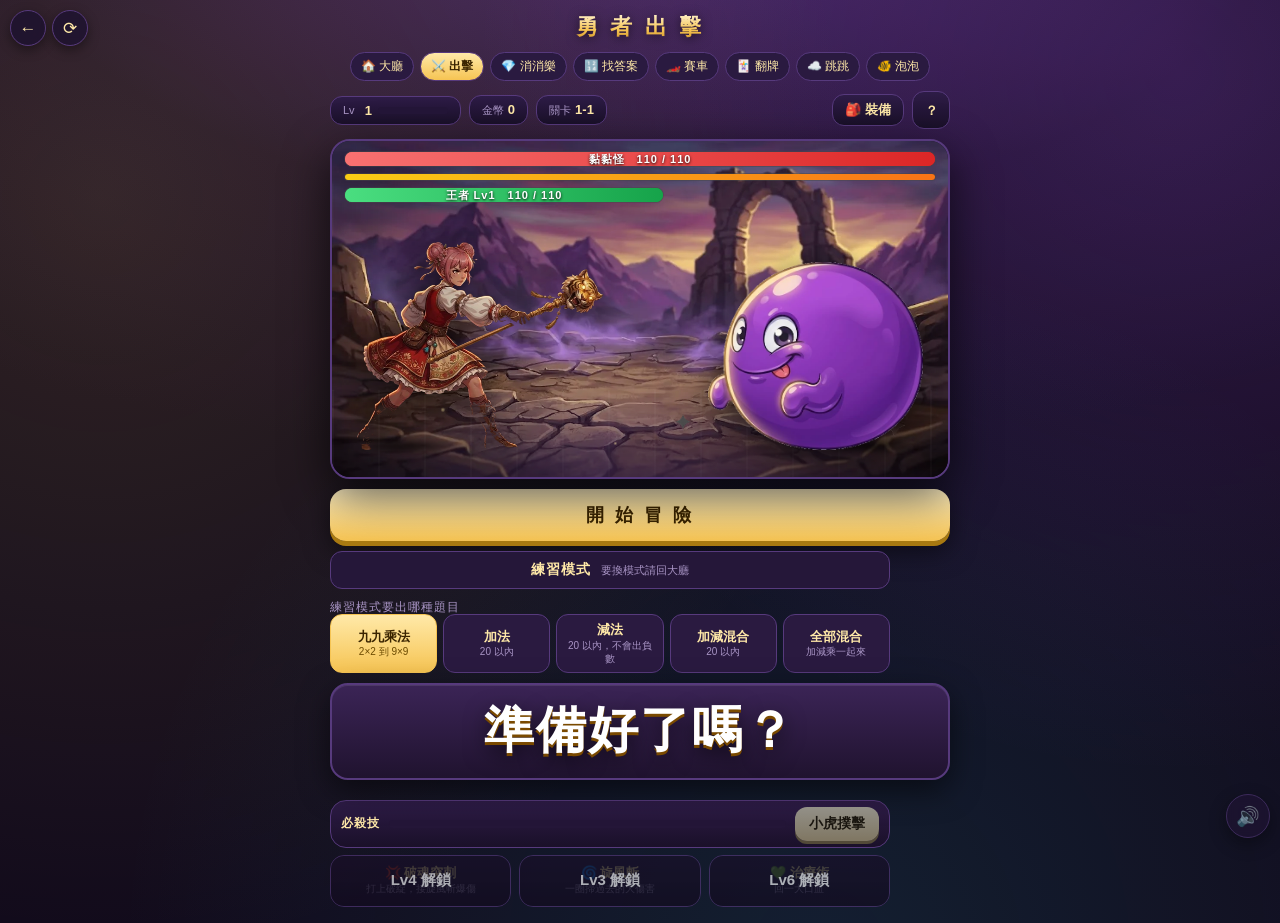
==== commit 8ecb0e9a: "發布 2026-08-24 14:13" ====
--- a/battle.html
+++ b/battle.html
@@ -43,6 +43,18 @@
 .field.sc4 .scene{--s1:#3a2c12;--s2:#2a1f0d;--s3:#1a1408;--far:#5c4416;--mid:#3d2d0f;--sg:#f6c453}
 .scene>*{position:absolute;inset:0}
 .scene .sky{background:linear-gradient(180deg,var(--s1) 0%,var(--s2) 58%,var(--s3) 100%)}
+/* 2026-08-24：四大關各一張手繪背景（Gemini 生的，無角色無怪物，下三分之一是空地）。
+   圖蓋在漸層上面，底下那層漸層留著當備援：圖沒載到也不會變成一片黑。
+   對齊地面用 `center 78%`，角色與怪物的腳才會踩在畫面裡的地上。 */
+.scene .pic{background-position:center 78%;background-size:cover;background-repeat:no-repeat}
+.field.sc1 .scene .pic{background-image:url(assets/bg_sc1.webp)}
+.field.sc2 .scene .pic{background-image:url(assets/bg_sc2.webp)}
+.field.sc3 .scene .pic{background-image:url(assets/bg_sc3.webp)}
+.field.sc4 .scene .pic{background-image:url(assets/bg_sc4.webp)}
+/* 有實拍背景之後，原本用 CSS 疊出來的遠山／中景樹／星星就不需要了（會跟圖裡的山打架）。
+   留著程式碼不刪，要退回純 CSS 版只要把這一條拿掉 */
+.scene .far,.scene .mid,.scene .stars{display:none}
+.scene .glow{mix-blend-mode:screen}
 .scene .glow{background:radial-gradient(70% 55% at 50% 104%,var(--sg) 0%,transparent 68%);opacity:.55;
   animation:sceneGlow 5.5s ease-in-out infinite alternate}
 @keyframes sceneGlow{to{opacity:.85}}
@@ -648,7 +660,14 @@
   padding:6px 2px;text-align:center;font-size:13px;font-weight:800;color:var(--gold2)}
 .power div b{display:block;font-size:10px;color:var(--dim);font-weight:500}
 .slots{display:grid;grid-template-columns:repeat(2,1fr);gap:8px}
-@media (min-width:420px){ .slots{grid-template-columns:repeat(4,1fr)} }
+@media (min-width:420px){ .slots{grid-template-columns:repeat(3,1fr)} }
+/* 一鍵裝備：放在背包上面，按了就把每一格換成背包裡最好的那件 */
+.autobar{display:flex;align-items:center;gap:8px;margin-top:12px}
+.autobar button{
+  flex:1;padding:10px;border-radius:10px;border:1px solid var(--gold);cursor:pointer;
+  background:linear-gradient(180deg,#4a2f6e,#33204d);color:var(--gold);font-size:14px;font-weight:800;
+}
+.autobar button.no{opacity:.45;border-color:var(--line);color:var(--dim);cursor:default}
 .slot{
   background:#241638;border:1px dashed var(--line);border-radius:12px;padding:8px;text-align:center;
   min-height:86px;display:flex;flex-direction:column;justify-content:center;gap:2px;cursor:pointer;
@@ -903,7 +922,7 @@
     </div>
     <div id="world">
     <div class="scene">
-      <div class="sky"></div><div class="glow"></div><div class="stars"></div>
+      <div class="sky"></div><div class="pic"></div><div class="glow"></div><div class="stars"></div>
       <div class="far"></div><div class="mid"></div><div class="ground"></div><div class="motes"></div>
     </div>
     <div class="gshadow" id="shHero"></div>
@@ -1015,6 +1034,7 @@
     <div class="power" id="power"></div>
     <div class="scrollbar" id="scrollBar"></div>
     <div class="slots" id="slots"></div>
+    <div class="autobar"><button id="autoEq">✨ 一鍵裝備（自動換上更好的）</button></div>
     <div class="baglist" id="baglist"></div>
     <button class="btn" id="closeGear" style="width:100%;margin-top:14px">關 閉</button>
     <button class="btn ghost" id="resetSave" style="width:100%;margin-top:8px;height:40px">清除存檔重新開始</button>
@@ -1672,7 +1692,7 @@
 function hasBetter(){
   return Save.d.bag.some(it => {
     const cur = Save.d.gear[it.slot];
-    return !cur || it.score > cur.score;
+    return !cur || gearScore(it) > gearScore(cur);   // 用含強化的分數，跟一鍵裝備同一套標準
   });
 }
 function paintGear(){
@@ -1683,8 +1703,8 @@
     '<div><b>爆擊</b>' + P.crit + '%</div>' +
     '<div><b>必殺充能</b>' + P.ult + '</div>' +
     (P.cdr ? '<div><b>技能冷卻</b>-' + P.cdr + '%</div>' : '');
-  const slotName = {weapon:'武器', armor:'防具', boots:'鞋子', charm:'飾品'};
-  $('slots').innerHTML = ['weapon','armor','boots','charm'].map(k => {
+  const slotName = SLOT_NAME;
+  $('slots').innerHTML = GEAR_SLOTS.map(k => {
     const it = Save.d.gear[k];
     if(!it) return '<div class="slot empty"><div class="ic">➕</div><div class="nm">' +
       slotName[k] + '</div><div class="st2">還沒有裝備</div></div>';
@@ -1704,6 +1724,8 @@
             (risky ? '成功 ' + rate + '%，失敗會爆' : '一定成功') + '</small></button>') +
       '</div>';
   }).join('');
+
+  $('autoEq').classList.toggle('no', !hasBetter());
 
   const sp = scrollPrice();
   $('scrollBar').innerHTML =
@@ -1814,7 +1836,10 @@
   Save.d.gear[it.slot] = it;
   Save.put(); paintGear();
   Sfx.ok(3);
-  // 換裝會改變最大血量，戰鬥中同步補上差額
+  afterGearChange();
+}
+/* 換裝會改變最大血量，戰鬥中要同步補上差額 */
+function afterGearChange(){
   const np = Save.power();
   if(running){ heroHp = Math.min(np.hp, heroHp + Math.max(0, np.hp - maxHp)); }
   maxHp = np.hp;
@@ -1858,6 +1883,14 @@
   if(eq) equip(eq.dataset.eq);
   else if(sl) sell(sl.dataset.sell);
 });
+$('autoEq').onclick = () => {
+  const changed = autoEquip();
+  if(!changed.length){ enhShout('身上這六件已經是最好的了', '#a5b4fc'); Sfx.tick(); return; }
+  paintGear();
+  afterGearChange();
+  Sfx.ok(3);
+  enhShout('換上 ' + changed.length + ' 件更好的裝備', '#ffe066');
+};
 $('bagBtn').onclick = () => { paintGear(); $('gearwin').classList.add('on'); };
 $('closeGear').onclick = () => $('gearwin').classList.remove('on');
 $('resetSave').onclick = () => {
@@ -2374,6 +2407,7 @@
   const ups = Save.addExp(exp);
 
   deathBurst();
+  mobDieAt = Date.now();
   $('mob').classList.add('die');
   $('shMob').classList.remove('hit'); $('shMob').classList.add('gone');
   F().classList.add('slowmo');
@@ -2470,6 +2504,12 @@
   weakOpenUntil = 0; $('mobWrap').classList.remove('weakopen');
   $('mobWrap').classList.remove('shielded');
   const mel = $('mob');
+  /* 2026-08-24 修「空戰鬥畫面」：`mobDie` 是 forwards 動畫，最後一格 opacity:0。
+     原本只靠打倒之後那個 setTimeout 把 .die 拿掉——手機切到背景、中途暫停或重開時
+     那個 timer 會被延後甚至來不及跑，新的一隻怪就頂著上一隻的死亡動畫出場，
+     玩家看到的就是「只有血條、沒有怪物」。換怪時一律先把演出用的 class 全部清乾淨。 */
+  mel.classList.remove('die','hit','attack','blink');
+  $('shMob').classList.remove('gone','hit');
   mobImgRetried = false; mel.classList.remove('imgfail');   // 換怪就重新給圖片一次機會
   $('mobWrap').classList.remove('imgfail');
   const warn = document.getElementById('mobImgWarn'); if(warn) warn.remove();
@@ -2515,8 +2555,16 @@
     setTimeout(newQ, 500);
   }, 900);
 }
+let mobDieAt = 0;                    // 上一次播死亡動畫的時間，看門狗用
 function tick(){
   paintSkills();                     // 技能冷卻倒數跟著這個 100ms 的計時器跑
+  /* 看門狗：死亡動畫最長 0.9 秒，加上掉寶演出也不該超過 2.5 秒還掛著 .die。
+     真的掛著就代表換怪的 timer 出事了，直接清掉，寧可少一段演出也不要對著空氣打怪 */
+  if(mobDieAt && Date.now() - mobDieAt > 2500){
+    mobDieAt = 0;
+    $('mob').classList.remove('die');
+    $('shMob').classList.remove('gone');
+  }
   $('mobWrap').classList.toggle('marked', mobMarkedUntil > performance.now());
   if(!running || locked){ paintTimer(); return; }
   mobTimer = Math.max(0, mobTimer - 0.1);
--- a/assets/common.css
+++ b/assets/common.css
@@ -118,6 +118,23 @@
 }
 .btn:active{transform:translateY(4px);box-shadow:0 1px 0 #a97a12}
 .btn.ghost{background:#2a1a40;color:var(--gold2);border:1px solid var(--line);box-shadow:none;font-weight:700}
+
+/* 左上角固定小按鈕：返回上一頁／重新整理，八頁共用（見 common.js） */
+.pagectrl{
+  position:fixed;left:10px;top:10px;z-index:40;display:flex;gap:6px;
+  padding-top:env(safe-area-inset-top,0);
+}
+.pcbtn{
+  width:36px;height:36px;border-radius:50%;border:1px solid var(--line);cursor:pointer;
+  background:#1d1230cc;color:var(--gold2);font-size:17px;line-height:1;
+  display:flex;align-items:center;justify-content:center;backdrop-filter:blur(4px);
+  box-shadow:0 4px 12px #0006;
+}
+.pcbtn:active{transform:translateY(2px)}
+@media (max-width:480px){
+  .pagectrl{left:8px;top:8px;gap:5px}
+  .pcbtn{width:32px;height:32px;font-size:15px}
+}
 .levels{display:flex;gap:8px;width:min(96vw,560px)}
 .lv{
   flex:1;padding:9px 4px;border-radius:12px;cursor:pointer;font-size:13px;font-weight:700;
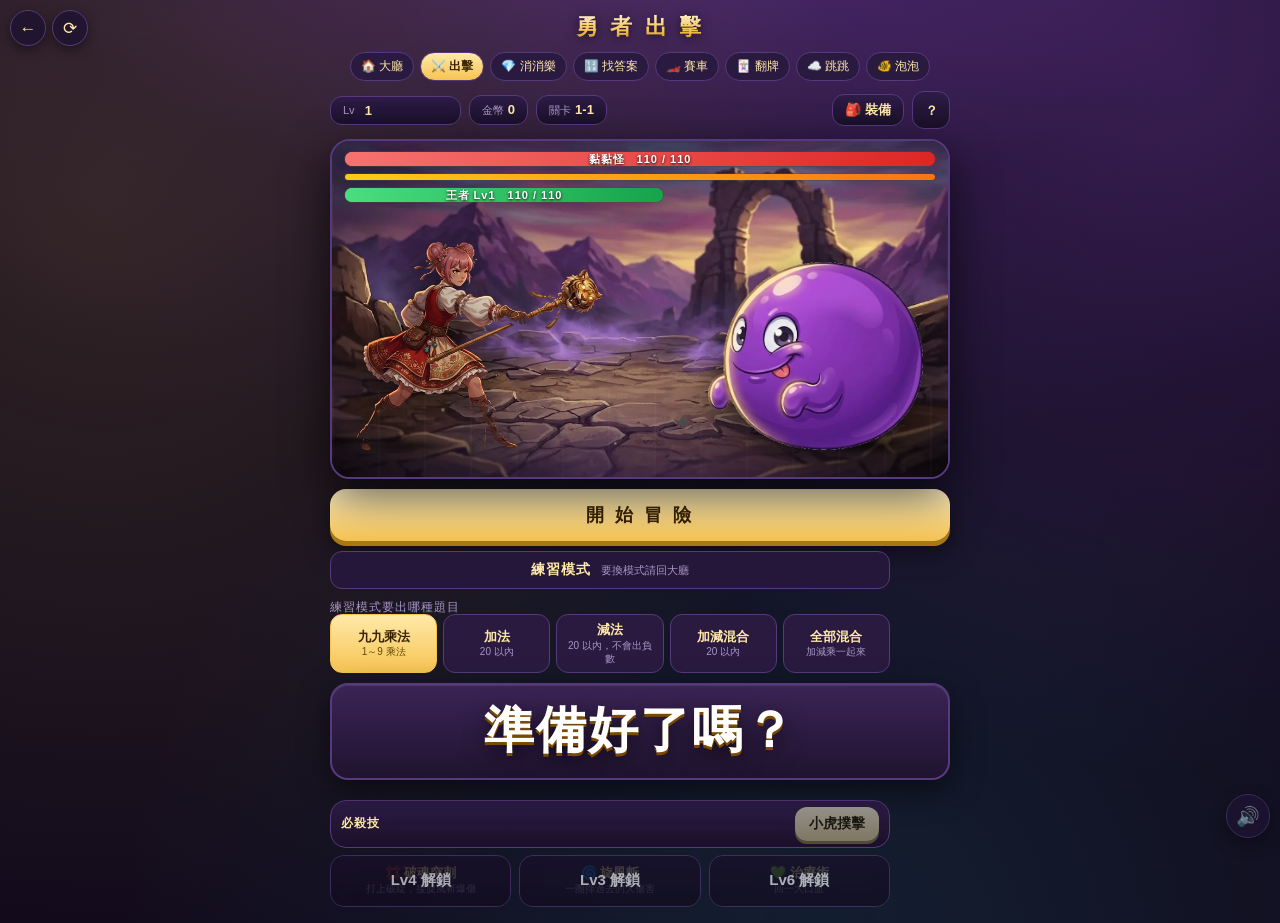
==== commit 018f0241: "發布 2026-08-24 14:39" ====
--- a/battle.html
+++ b/battle.html
@@ -3,14 +3,14 @@
 <head>
 <meta charset="utf-8">
 <meta name="viewport" content="width=device-width,initial-scale=1,viewport-fit=cover">
-<title>小虎乘法大冒險・勇者出擊</title>
+<title>數學練習大冒險・勇者出擊</title>
 <meta name="theme-color" content="#120b1c">
 <link rel="manifest" href="manifest.json">
 <link rel="icon" href="assets/icon-192.png">
 <link rel="apple-touch-icon" href="assets/icon-192.png">
 <meta name="apple-mobile-web-app-capable" content="yes">
 <meta name="apple-mobile-web-app-status-bar-style" content="black-translucent">
-<meta name="apple-mobile-web-app-title" content="小虎乘法">
+<meta name="apple-mobile-web-app-title" content="數學練習">
 <link rel="stylesheet" href="assets/common.css">
 <style>
 body{padding-bottom:16px}
@@ -793,6 +793,7 @@
 .setup{display:flex;flex-direction:column;gap:10px;width:min(96vw,560px)}
 .setlab{font-size:12px;color:var(--dim);letter-spacing:1px;margin-bottom:-2px}
 body.arcade #topicwrap{display:none}
+body.arcade #rangewrap{display:none}
 body:not(.arcade) #diffwrap{display:none}
 body.playing .setup{display:none}
 /* 開打之後「開始冒險」就收起來，戰鬥畫面才乾淨；
@@ -952,6 +953,10 @@
     <div id="topicwrap">
       <div class="setlab">練習模式要出哪種題目</div>
       <div id="topicbar"></div>
+    </div>
+    <div id="rangewrap">
+      <div class="setlab">加減法數字範圍</div>
+      <div id="rangebar"></div>
     </div>
     <div id="diffwrap">
       <div class="setlab">娛樂模式的難度</div>
@@ -2705,7 +2710,10 @@
   }
 });
 Mode.readonly($('modebar'));
-Topic.bar($('topicbar'));
+function paintRangeVis(){ $('rangewrap').style.display = Topic.needsRange() ? '' : 'none'; }
+Topic.bar($('topicbar'), () => paintRangeVis());
+Range.bar($('rangebar'), () => Topic.bar($('topicbar'), () => paintRangeVis()));
+paintRangeVis();
 $('difbar').onclick = (e) => {
   const d = e.target.closest('.lv'); if(!d) return;
   try{ localStorage.setItem(DIFF_KEY, d.dataset.d); }catch(err){}
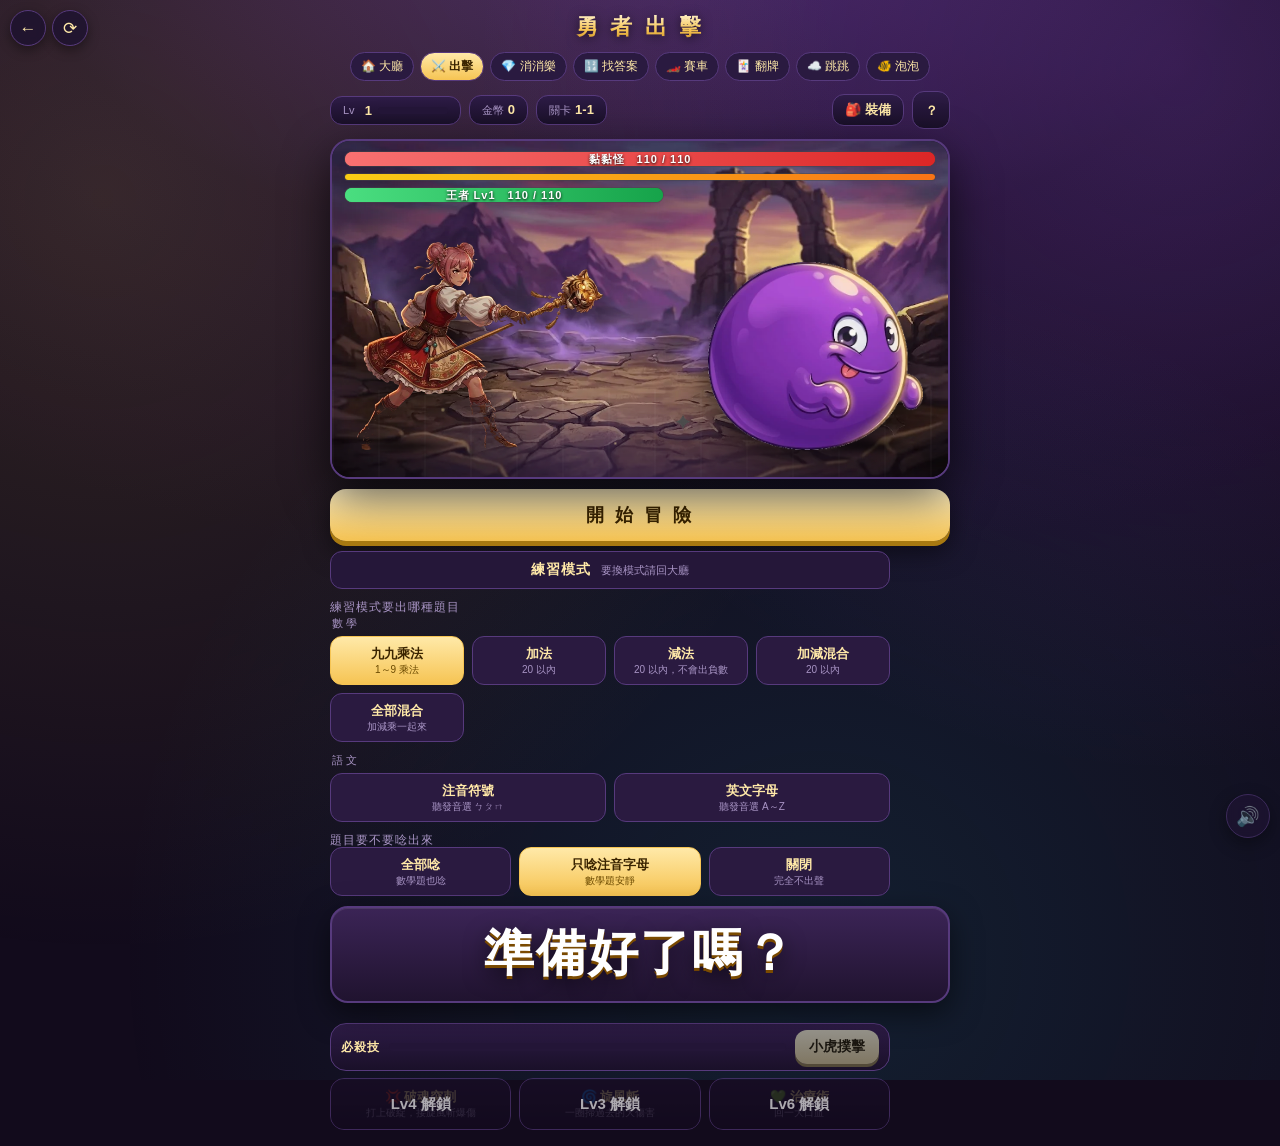
==== commit a6fd4a43: "發布 2026-08-27 22:38" ====
--- a/battle.html
+++ b/battle.html
@@ -572,6 +572,20 @@
   text-shadow:0 3px 0 #7a4a00,0 8px 22px #000a;letter-spacing:2px}
 .qbox .q em{font-style:normal;color:var(--gold)}
 .qbox .weak{font-size:12px;color:#ffd0a8;margin-top:2px}
+/* 語文題（注音／字母）：畫面上看不到答案，只有這顆喇叭可以重聽 */
+.qbox .spk{
+  position:absolute;right:9px;top:50%;transform:translateY(-50%);
+  width:44px;height:44px;border-radius:50%;cursor:pointer;
+  border:1px solid var(--gold);color:#3a2400;font-size:20px;
+  background:linear-gradient(180deg,var(--gold2),var(--gold));
+  display:none;align-items:center;justify-content:center;box-shadow:0 3px 0 #7a4a00;
+}
+.qbox.hasvoice .spk{display:flex}
+.qbox .spk:active{transform:translateY(calc(-50% + 3px));box-shadow:0 1px 0 #7a4a00}
+.qbox .spk.on{animation:spkpulse .5s ease}
+@keyframes spkpulse{50%{transform:translateY(-50%) scale(1.18)}}
+/* 聽發音的題目，題目區只放一顆大耳朵，不能把答案寫出來 */
+.qbox .q.listen{font-size:clamp(30px,7vw,44px);letter-spacing:6px}
 .qbox.in{animation:qin .3s cubic-bezier(.2,1.5,.4,1)}
 @keyframes qin{from{transform:translateY(-14px) scale(.94);opacity:0}}
 
@@ -586,6 +600,8 @@
 .ans button.right{background:linear-gradient(180deg,#86efac,#16a34a);color:#04240f;box-shadow:0 5px 0 #0d5c26}
 .ans button.wrong{background:linear-gradient(180deg,#fca5a5,#dc2626);color:#3a0505;box-shadow:0 5px 0 #7f1d1d}
 .ans button:disabled{cursor:default}
+/* 符號題的選項字要更大，低年級才看得清楚 */
+.ans.sym button{font-size:clamp(34px,9vw,48px);letter-spacing:0}
 
 /* 必殺技 */
 .ult{
@@ -958,6 +974,10 @@
       <div class="setlab">加減法數字範圍</div>
       <div id="rangebar"></div>
     </div>
+    <div id="voicewrap">
+      <div class="setlab">題目要不要唸出來</div>
+      <div id="voicebar"></div>
+    </div>
     <div id="diffwrap">
       <div class="setlab">娛樂模式的難度</div>
       <div class="levels" id="difbar">
@@ -970,6 +990,7 @@
 
   <div class="qbox" id="qbox">
     <div class="q" id="q">準備好了嗎？</div>
+    <button class="spk" id="spkBtn" type="button" title="再唸一次" aria-label="再唸一次">🔊</button>
     <div class="weak" id="weakTip"></div>
   </div>
 
@@ -1061,6 +1082,7 @@
 </div>
 
 <script src="assets/common.js"></script>
+<script>Topic.lang = true;   /* 這一頁做得起注音／字母題（2026-08-27） */</script>
 <script>
 /* ---------- 敵人：每隻怕不同的乘法表，打弱點兩倍傷害 ---------- */
 const MOBS = [
@@ -2069,16 +2091,26 @@
 /* ---------- 出題 ---------- */
 function newQ(){
   if(arcade) return newTurn();
-  QQ = makeQ(mob.weak);                       // 題型（乘法／加法／減法）是大廳與這裡都能選的
+  QQ = makeQ(mob.weak);                       // 題型（乘法／加法／減法／注音／字母）是大廳與這裡都能選的
   qa = QQ.a; qb = QQ.b; ans = QQ.ans;
-  $('q').innerHTML = QQ.a + ' <em>' + QQ.op + '</em> ' + QQ.b + ' <em>=</em> ?';
+  const box = $('qbox');
+  if(QQ.sym){
+    /* 聽發音的題目：答案不能寫在畫面上，只給一顆耳朵 */
+    $('q').innerHTML = '👂 <em>聽聽看</em>';
+    $('q').classList.add('listen');
+  }else{
+    $('q').innerHTML = QQ.a + ' <em>' + QQ.op + '</em> ' + QQ.b + ' <em>=</em> ?';
+    $('q').classList.remove('listen');
+  }
+  /* 喇叭：符號題一定要有；數學題只有「全部唸」那一段才需要 */
+  box.classList.toggle('hasvoice', QQ.sym || Voice.get() === 'all');
   $('weakTip').textContent = QQ.weak
     ? '⚡ 這題打中 ' + mob.name + ' 的弱點，傷害兩倍' : '';
-  const box = $('qbox');
   box.classList.remove('in'); void box.offsetWidth; box.classList.add('in');
 
   const list = makeOptions(QQ, 4);
   const box2 = $('ans');
+  box2.classList.toggle('sym', !!QQ.sym);
   box2.innerHTML = '';
   for(const v of list){
     const b = document.createElement('button');
@@ -2086,6 +2118,7 @@
     b.onclick = () => answer(v, b);
     box2.appendChild(b);
   }
+  Voice.say(QQ);
   qStart = performance.now();
   turnTime = ANSWER_TIME * (mob.fast || 1);      // 衝鋒型出手比較快，思考時間就比較短
   telegraphed = false;
@@ -2252,8 +2285,13 @@
     comboAura(0);
     Stats.mark(QQ.key, false);
     btn.classList.add('wrong');
-    [...$('ans').children].forEach(b => { if(+b.textContent === ans) b.classList.add('right'); });
+    /* 符號題的答案是字串，不能用 +b.textContent 轉數字去比 */
+    [...$('ans').children].forEach(b => {
+      const same = QQ.sym ? (b.textContent === ans) : (+b.textContent === ans);
+      if(same) b.classList.add('right');
+    });
     Sfx.bad();
+    Voice.sayAns(QQ);      // 答錯就把正解再唸一次，學注音最重要的就是這一下
     setTimeout(mobAttack, 420);
   }
 }
@@ -2633,6 +2671,7 @@
 }
 function over(win){
   running = false; paused = false; clearInterval(loop); loop = null;
+  Voice.stop();
   document.body.classList.remove('paused');
   $('pausewin').classList.remove('on');
   clearTimeout(weakSpotTimer); clearTimeout(comboDecayTimer);
@@ -2694,6 +2733,7 @@
   $('pausewin').classList.toggle('on', on);
   if(on){
     clearInterval(loop); loop = null;
+    Voice.stop();                       // 暫停時把還在唸的題目也停掉
     try{ fieldAnims().forEach(a => a.pause()); }catch(e){}
   }else{
     try{ fieldAnims().forEach(a => a.play()); }catch(e){}
@@ -2714,6 +2754,15 @@
 Topic.bar($('topicbar'), () => paintRangeVis());
 Range.bar($('rangebar'), () => Topic.bar($('topicbar'), () => paintRangeVis()));
 paintRangeVis();
+Voice.bar($('voicebar'));
+/* 喇叭：再唸一次，不扣分也不重算時間 */
+$('spkBtn').onclick = (e) => {
+  e.stopPropagation();
+  if(!QQ) return;
+  const b = $('spkBtn');
+  b.classList.remove('on'); void b.offsetWidth; b.classList.add('on');
+  Voice.say(QQ, true);
+};
 $('difbar').onclick = (e) => {
   const d = e.target.closest('.lv'); if(!d) return;
   try{ localStorage.setItem(DIFF_KEY, d.dataset.d); }catch(err){}
--- a/assets/common.css
+++ b/assets/common.css
@@ -210,26 +210,45 @@
 }
 
 /* ---------- 模式切換（練習／純玩，八頁共用） ---------- */
-.modebar{display:flex;gap:8px;width:100%}
+.modebar{display:flex;gap:10px;width:100%}
 .modebar button{
-  flex:1;min-height:52px;padding:7px 10px;border-radius:14px;cursor:pointer;
-  background:#251739;border:1px solid var(--line);color:var(--dim);
-  display:flex;flex-direction:column;align-items:center;justify-content:center;gap:2px;
-  transition:transform .14s ease,border-color .18s,background .18s;
-}
+  position:relative;flex:1;min-height:52px;padding:14px 10px;border-radius:16px;cursor:pointer;
+  background:linear-gradient(180deg,#2a1a40,#1d1230);border:1px solid var(--line);color:var(--dim);
+  display:flex;flex-direction:column;align-items:center;justify-content:center;gap:3px;
+  transition:transform .14s ease,border-color .18s,background .18s,box-shadow .18s;
+}
+.modebar button i{font-size:22px;font-style:normal;line-height:1;margin-bottom:2px;filter:grayscale(.5) opacity(.7)}
 .modebar button b{font-size:15px;font-weight:800;letter-spacing:1px}
 .modebar button small{font-size:11px;opacity:.85}
 .modebar button:hover{transform:translateY(-2px);border-color:#8a63c9}
 .modebar button.on{
   background:linear-gradient(180deg,#523775,#2c1b42);border-color:var(--gold);color:var(--text);
-  box-shadow:0 0 0 2px #f6c45333,0 8px 20px #0009;
-}
+  box-shadow:0 0 0 2px #f6c45333,0 10px 24px #0009;
+}
+.modebar button.on i{filter:none}
 .modebar button.on b{color:var(--gold2)}
+.modebar button.on::after{
+  content:"✓";position:absolute;top:8px;right:10px;width:18px;height:18px;border-radius:50%;
+  background:var(--gold);color:#3a2400;font-size:11px;font-weight:900;
+  display:flex;align-items:center;justify-content:center;
+}
 
 /* ---------- 題型選單 ---------- */
-.topicbar{display:flex;gap:6px;width:100%;flex-wrap:wrap}
+/* 2026-08-24 Steve 回報：題型鈕在寬一點的螢幕會 5 顆硬擠一排，「減法」字幕比較長
+   就被擠到換行、看起來亂。改用 grid＋固定最小寬度，塞不下就整顆換到下一排，
+   不會有「同一排裡有的擠、有的鬆」的問題。 */
+.topicbar{display:grid;grid-template-columns:repeat(auto-fit,minmax(116px,1fr));gap:8px;width:100%}
+/* 題型多了以後分「數學／語文」兩組（2026-08-27）：整排七顆在 390px 手機上會擠成一團 */
+.topicbar.grouped{display:block}
+.topicbar.grouped .tgname{
+  font-size:11px;color:var(--dim);letter-spacing:3px;text-align:left;
+  margin:2px 0 5px;padding-left:2px}
+.topicbar.grouped .tgname + .tgrow{margin-bottom:11px}
+.topicbar.grouped .tgrow:last-child{margin-bottom:0}
+.topicbar.grouped .tgrow{
+  display:grid;grid-template-columns:repeat(auto-fit,minmax(112px,1fr));gap:8px}
 .topicbar button{
-  flex:1 1 88px;min-height:46px;padding:6px 8px;border-radius:12px;cursor:pointer;
+  min-height:46px;padding:8px 8px;border-radius:12px;cursor:pointer;
   background:#2a1a40;border:1px solid var(--line);color:var(--gold2);
   font-size:13px;font-weight:700;line-height:1.35;
 }
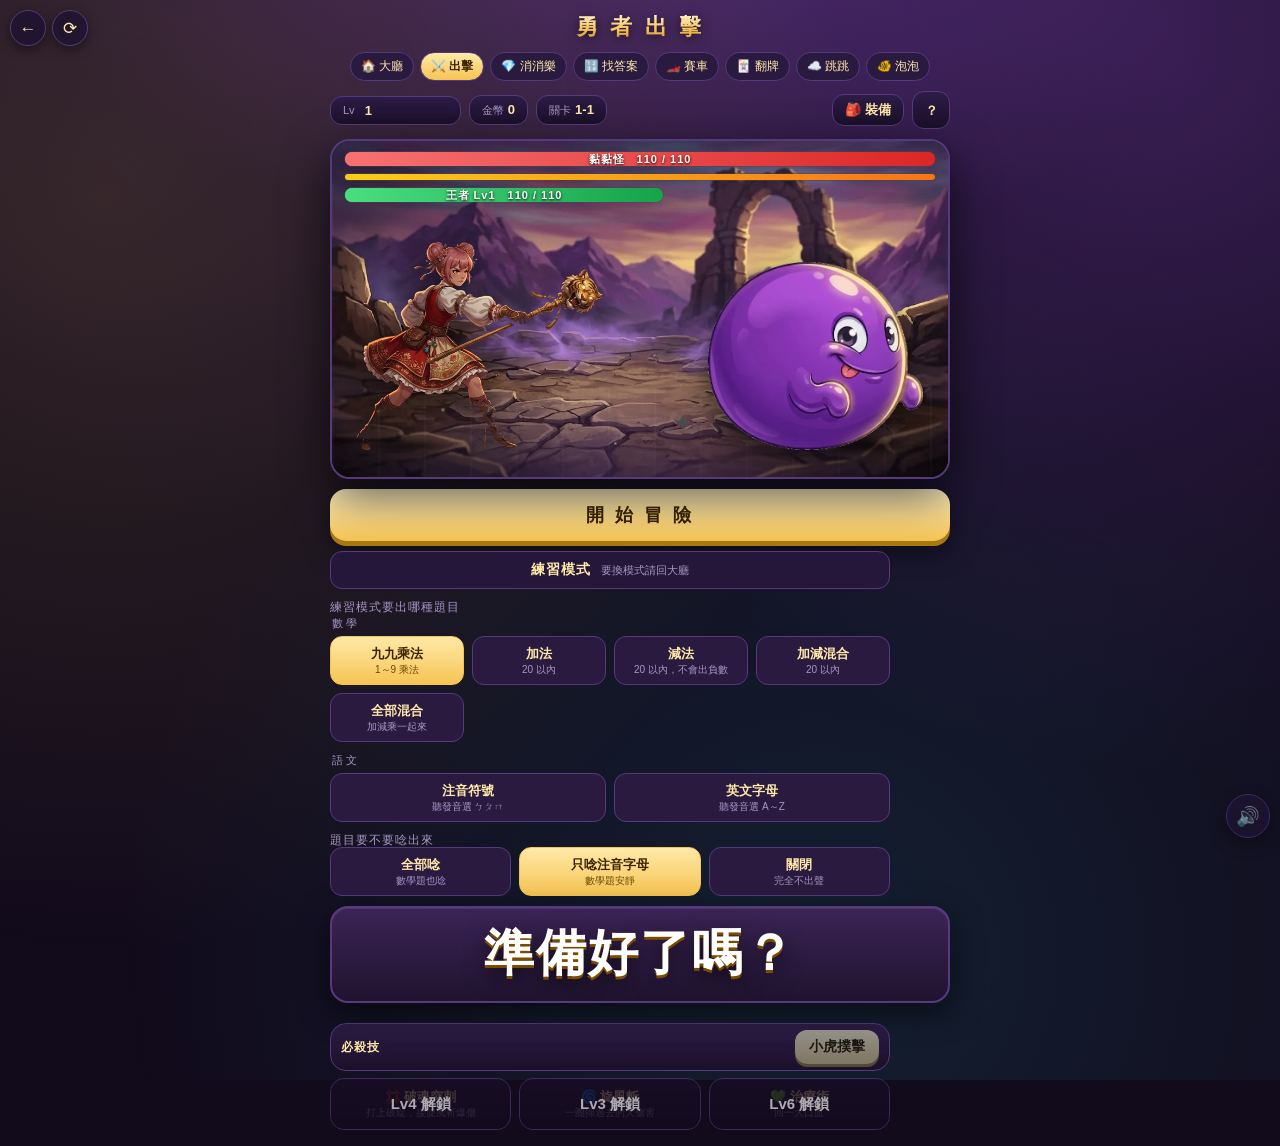
==== commit 32eda73f: "發布 2026-08-28 00:13" ====
--- a/battle.html
+++ b/battle.html
@@ -3,14 +3,14 @@
 <head>
 <meta charset="utf-8">
 <meta name="viewport" content="width=device-width,initial-scale=1,viewport-fit=cover">
-<title>數學練習大冒險・勇者出擊</title>
+<title>邊玩邊變強・勇者出擊</title>
 <meta name="theme-color" content="#120b1c">
 <link rel="manifest" href="manifest.json">
 <link rel="icon" href="assets/icon-192.png">
 <link rel="apple-touch-icon" href="assets/icon-192.png">
 <meta name="apple-mobile-web-app-capable" content="yes">
 <meta name="apple-mobile-web-app-status-bar-style" content="black-translucent">
-<meta name="apple-mobile-web-app-title" content="數學練習">
+<meta name="apple-mobile-web-app-title" content="邊玩邊變強">
 <link rel="stylesheet" href="assets/common.css">
 <style>
 body{padding-bottom:16px}
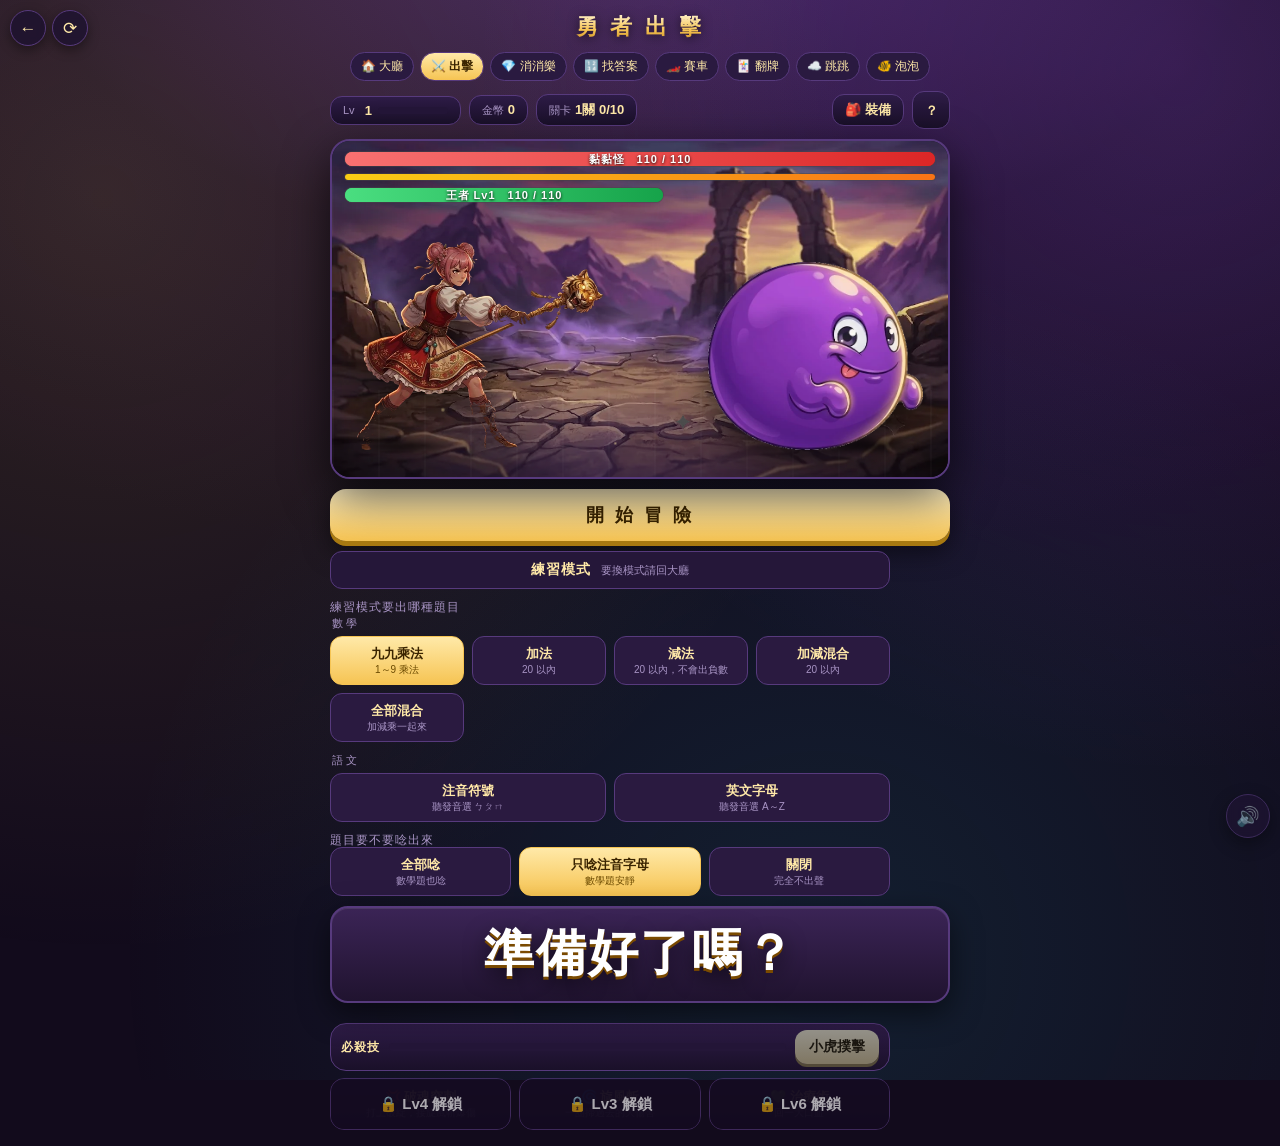
==== commit f160da5a: "發布 2026-08-29 03:59" ====
--- a/battle.html
+++ b/battle.html
@@ -345,8 +345,9 @@
 .skill b{font-size:14px;font-weight:800;letter-spacing:1px;color:var(--gold2)}
 .skill small{font-size:10px;color:var(--dim)}
 .skill em{
+  /* 半透明背景擋不住底下的技能名／說明字，鎖住／冷卻中兩顆字疊在一起會花掉——蓋實一點 */
   position:absolute;inset:0;display:flex;align-items:center;justify-content:center;
-  font-style:normal;font-size:15px;font-weight:800;color:#fff;background:#0b0714aa;
+  font-style:normal;font-size:15px;font-weight:800;color:#fff;background:#150c22f0;
 }
 .skill em:empty{display:none}
 .skill:not(:disabled):hover{transform:translateY(-2px);border-color:var(--gold)}
@@ -1078,6 +1079,18 @@
     <div class="line">獲得金幣 <span id="ovGold">0</span></div>
     <div class="weak"><h3>最該再練的乘法</h3><ul id="ovWeak"></ul></div>
     <button class="btn" id="again">再 挑 戰 一 次</button>
+  </div>
+</div>
+
+<!-- 10 關全部練完：不是輸贏，是「今天的練習」做完了，讓小朋友自己決定要不要繼續 -->
+<div class="over" id="stageFinale">
+  <div class="card">
+    <h2>🎉 今天的練習完成了！</h2>
+    <div class="big">10 關</div>
+    <div class="line">答對 <span id="sfRight">0</span></div>
+    <div class="line">答錯 <span id="sfWrong">0</span></div>
+    <button class="btn" id="sfContinue">繼 續 闖 關</button>
+    <button class="btn ghost" id="sfRest">先 休 息</button>
   </div>
 </div>
 
@@ -1181,6 +1194,12 @@
    練習模式：出題，答對出手（原本的玩法）
    娛樂模式：不出題，自己按攻擊與閃避，敵人倒數完就撲上來 */
 let arcade = false, QQ = null;
+/* ---------- 練習模式「10 題一關」（2026-08-29 Steve）----------
+   跟原本打怪的血量／升等／掉裝備完全脫鉤：不管這一題有沒有打死誰，
+   單純每答完 10 題（不論對錯）算過一關，10 關是一次「今天的練習」。
+   純粹是練習節奏的里程碑，不是難度限制——怪物無限輪替、升等、掉寶都照舊在底下跑。 */
+const STAGE_Q = 10, STAGE_MAX = 10;
+let stageNo = 1, stageQ = 0, stagePending = null;   // stagePending: null｜'clear'｜'finale'
 const DIFF_KEY = 'mul99_diff';
 const DIFFS = {
   easy:   {time:6.6, dmg:0.70, cd:520, name:'悠閒'},
@@ -1281,25 +1300,30 @@
   }
 }
 
-function afterImage(){
-  const h = $('hero2');
+/* 通用殘影：誰在動就留誰的影子，角色／怪物共用同一套邏輯。
+   #mob 的位置是掛在 .mobwrap 上（right%），不是自己的 left，
+   所以用 getBoundingClientRect 換算成 W() 座標，兩邊都準 */
+function ghostOf(el){
+  const wr = W().getBoundingClientRect(), er = el.getBoundingClientRect();
+  const sc = wr.width / W().offsetWidth || 1;
   const img = document.createElement('img');
   img.className = 'afterimg';
-  img.src = h.src;
-  if(h.dataset.spr){                                  // 逐幀模式：src 是透明像素，要連背景一起複製
+  img.src = el.src;
+  if(el.dataset.spr){                                 // 逐幀模式：src 是透明像素，要連背景一起複製
     img.classList.add('sprmode');
-    const s = getComputedStyle(h);
-    img.style.aspectRatio = h.style.aspectRatio;
+    const s = getComputedStyle(el);
+    img.style.aspectRatio = el.style.aspectRatio;
     img.style.backgroundImage = s.backgroundImage;
     img.style.backgroundSize = s.backgroundSize;
     img.style.backgroundPosition = s.backgroundPosition;
   }
-  img.style.left = h.style.left || getComputedStyle(h).left;
-  img.style.height = getComputedStyle(h).height;
-  img.style.transform = h.style.transform;
+  img.style.left = ((er.left - wr.left) / sc) + 'px';
+  img.style.top  = ((er.top  - wr.top)  / sc) + 'px';
+  img.style.height = (er.height / sc) + 'px';
   W().appendChild(img);
   setTimeout(()=>img.remove(), 360);
 }
+function afterImage(){ ghostOf($('hero2')); }
 /* 攻擊節奏照動畫原理走：預備 → 衝刺 → 命中 → 收招。
    整段是「一條」時間軸（Web Animations API），不是五顆 setTimeout 疊出來的——
    分開排程各自會漂移，中間就會看到卡頓。換圖的時間點也一起掛在同一條軸上。 */
@@ -1713,7 +1737,7 @@
   $('lv').textContent = Save.d.lv;
   $('gold').textContent = fmtN(Save.d.gold);
   $('expBar').style.width = Save.d.lv >= MAX_LV ? '100%' : (Save.d.exp / Save.needExp() * 100) + '%';
-  $('stage').textContent = round + '-' + (wave+1);
+  $('stage').textContent = arcade ? (round + '-' + (wave+1)) : (stageNo + '關 ' + stageQ + '/' + STAGE_Q);
   $('bagDot').classList.toggle('on', hasBetter());
 }
 function hasBetter(){
@@ -1998,7 +2022,7 @@
     const left = Math.max(0, (skillState[sk.key] || 0) - performance.now());
     b.classList.toggle('locked', locked);
     b.disabled = locked || left > 0 || !running || locked;
-    b.querySelector('em').textContent = locked ? ('Lv' + sk.lv + ' 解鎖')
+    b.querySelector('em').textContent = locked ? ('🔒 Lv' + sk.lv + ' 解鎖')
                                       : (left > 0 ? Math.ceil(left/1000) + ' 秒' : '');
   });
 }
@@ -2089,7 +2113,27 @@
 }
 
 /* ---------- 出題 ---------- */
+/* 答完（不論對錯）一題，往 10 題一關的進度走一步 */
+function stageAdvance(){
+  if(arcade) return;                  // 娛樂模式沒有題目，不算關卡
+  stageQ++;
+  if(stageQ >= STAGE_Q){
+    stageQ = 0;
+    stagePending = (stageNo >= STAGE_MAX) ? 'finale' : 'clear';
+  }
+  paintTop();
+}
 function newQ(){
+  /* 過關／全破的提示插在「下一題出現之前」，不管是哪個分支（答對／答錯／逾時）呼叫進來的，
+     一律在這裡攔下來，不用每個呼叫點都各自判斷一次 */
+  if(stagePending === 'finale'){ stagePending = null; stageFinale(); return; }
+  if(stagePending === 'clear'){
+    stagePending = null;
+    comboShout('第 ' + stageNo + ' 關　過關！', '#ffd76a');
+    stageNo++;
+    setTimeout(newQ, 1100);
+    return;
+  }
   if(arcade) return newTurn();
   QQ = makeQ(mob.weak);                       // 題型（乘法／加法／減法／注音／字母）是大廳與這裡都能選的
   qa = QQ.a; qb = QQ.b; ans = QQ.ans;
@@ -2256,7 +2300,7 @@
   [...$('ans').children].forEach(b => b.disabled = true);
 
   if(v === ans){
-    right++;
+    right++; stageAdvance();
     if(fastest === null || took < fastest) fastest = took;
     combo++; Stats.mark(QQ.key, true);
     btn.classList.add('right');
@@ -2281,7 +2325,7 @@
       }
     });
   }else{
-    wrong++; combo = 0;
+    wrong++; combo = 0; stageAdvance();
     comboAura(0);
     Stats.mark(QQ.key, false);
     btn.classList.add('wrong');
@@ -2375,6 +2419,12 @@
     ], {duration:total, easing:'ease-in-out', fill:'none'});
   }else{
     el.classList.remove('attack'); void el.offsetWidth; el.classList.add('attack');
+    // 沒有逐幀圖的怪（現在是大多數）原本只有一顆 CSS 位移，看起來很單薄。
+    // 補殘影＋起腳灰塵，跟角色揮劍那套質感拉齊，不用重畫任何圖
+    const mc = mobCenter();
+    dust(mc.x, mc.y + 40, 4);
+    setTimeout(() => running && ghostOf(el), 90);
+    setTimeout(() => running && ghostOf(el), 170);
   }
   setTimeout(()=>{
     if(arcade && performance.now() < invuln){        // 閃過了：不扣血
@@ -2624,6 +2674,7 @@
     if(!arcade){
       Stats.mark(QQ.key, false);
       [...$('ans').children].forEach(b => { b.disabled = true; if(+b.textContent === ans) b.classList.add('right'); });
+      stageAdvance();
     }
     mobAttack();
   }
@@ -2653,8 +2704,10 @@
   ult = 0; combo = 0;
   kills = 0; totalDmg = 0; right = 0; wrong = 0; fastest = null;
   earnGold = 0; earnExp = 0; drops = [];
+  stageNo = 1; stageQ = 0; stagePending = null;
   Save.d.playCount++; Save.put();
   $('over').classList.remove('on');
+  $('stageFinale').classList.remove('on');
   $('mob').classList.remove('die','hit');
   $('shMob').classList.remove('gone','hit');
   paintHeroBar();
@@ -2689,6 +2742,22 @@
   $('ovWeak').innerHTML = Stats.weakHTML(6);
   setTimeout(()=>$('over').classList.add('on'), 700);
 }
+
+/* 10 關（100 題）練完：不是輸贏判定，遊戲本身（打怪／升等）不中斷，只是彈出來問
+   「今天要不要繼續」。選繼續就把關卡數歸零重算，戰鬥狀態完全不動；選休息就回大廳。 */
+function stageFinale(){
+  running = false;
+  $('sfRight').textContent = right;
+  $('sfWrong').textContent = wrong;
+  $('stageFinale').classList.add('on');
+}
+$('sfContinue').onclick = () => {
+  $('stageFinale').classList.remove('on');
+  stageNo = 1; stageQ = 0; stagePending = null;
+  running = true;
+  newQ();
+};
+$('sfRest').onclick = () => { Save.put(); location.href = 'index.html'; };
 
 $('start').onclick = start;
 $('again').onclick = start;
--- a/assets/common.css
+++ b/assets/common.css
@@ -190,11 +190,15 @@
      手機實測光這一項就把打怪頁從 60fps 砍到 30fps。看不太出來的東西先關掉 */
   body::before{animation:none}
 
-  /* 八個遊戲擠成兩三行很難按：改成一行、可以左右滑，每顆也做大一點 */
+  /* 八個遊戲擠成兩三行很難按：改成一行、可以左右滑，每顆也做大一點。
+     右邊淡出＋切一半的字是刻意的「還有」提示，不是排版沒對齊——
+     不切一點看起來會像「就這樣而已」，小朋友不會知道要滑 */
   .vers{
     flex-wrap:nowrap;overflow-x:auto;justify-content:flex-start;width:100%;
     padding:2px 2px 6px;scroll-snap-type:x proximity;-webkit-overflow-scrolling:touch;
     scrollbar-width:none;-ms-overflow-style:none;
+    mask-image:linear-gradient(90deg,#000 calc(100% - 34px),#0000);
+    -webkit-mask-image:linear-gradient(90deg,#000 calc(100% - 34px),#0000);
   }
   .vers::-webkit-scrollbar{display:none}
   .vers a{flex:none;font-size:13px;padding:12px 15px;scroll-snap-align:center}
